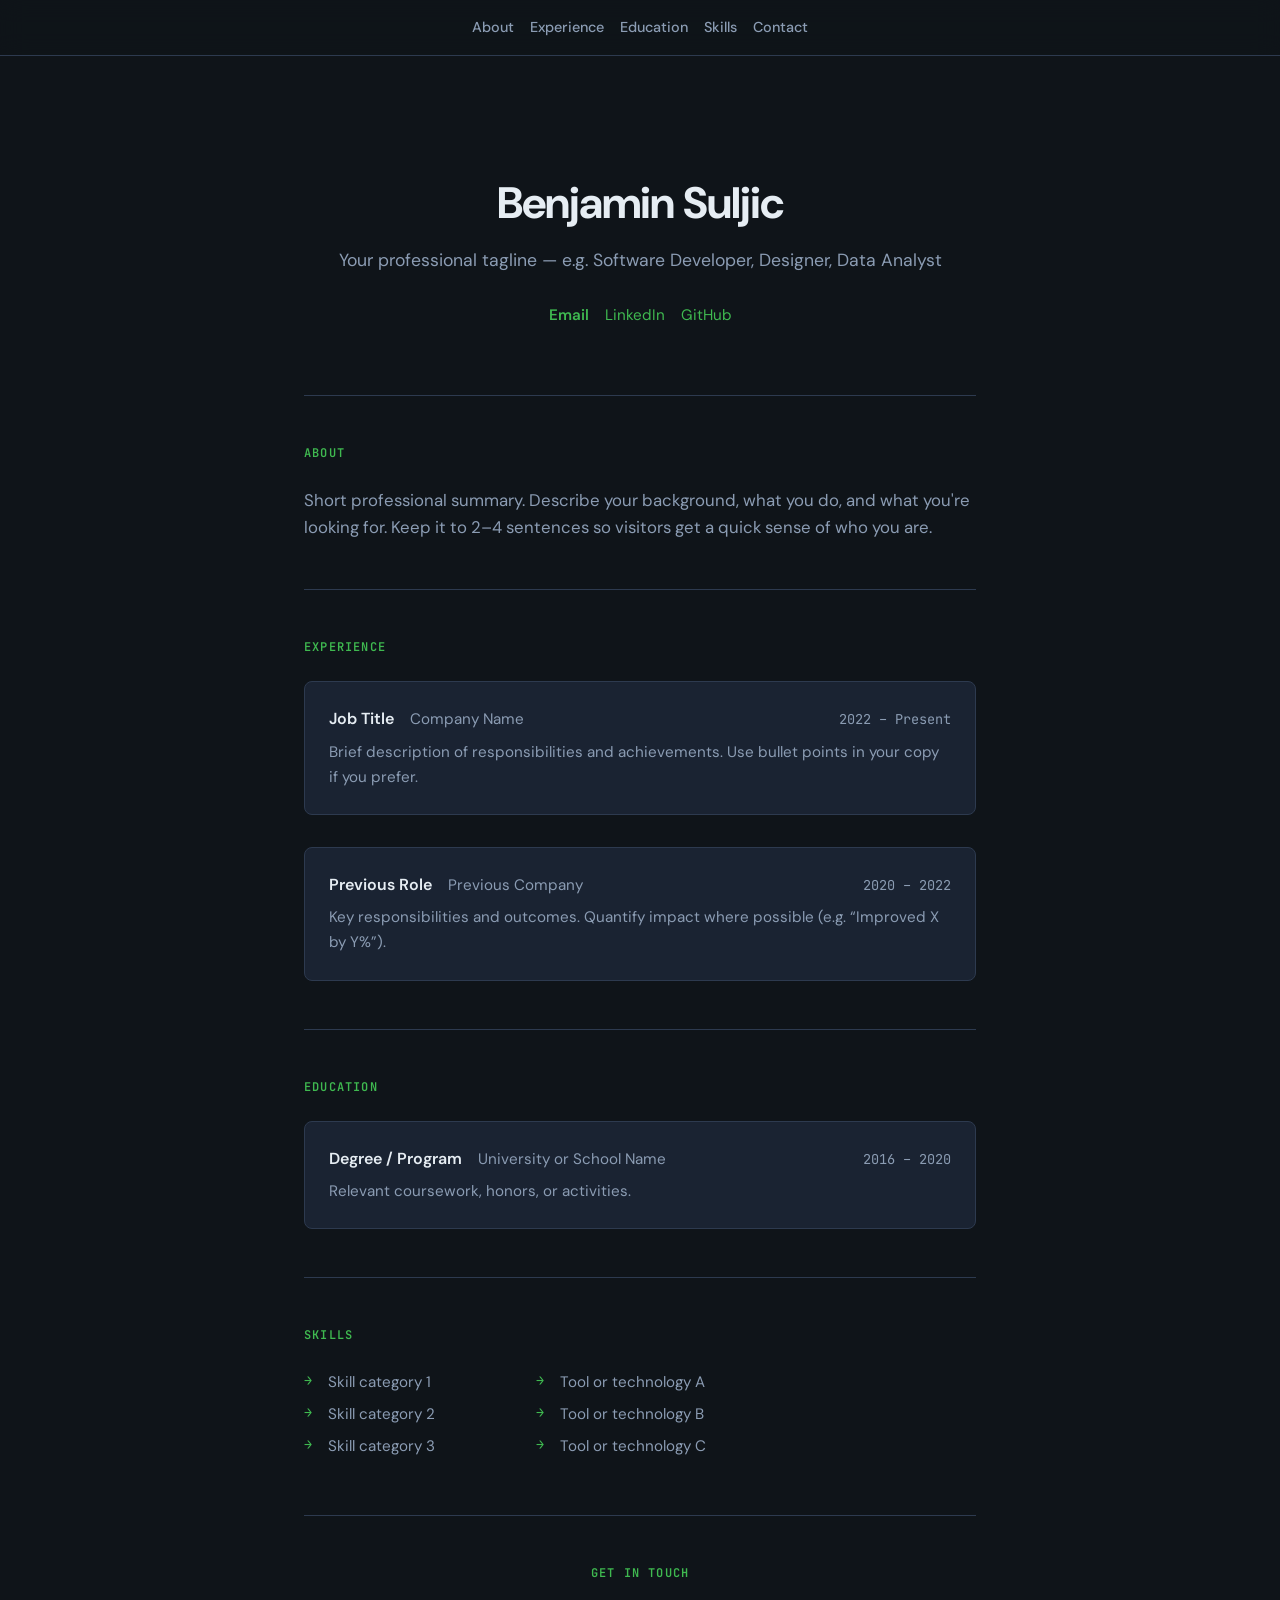
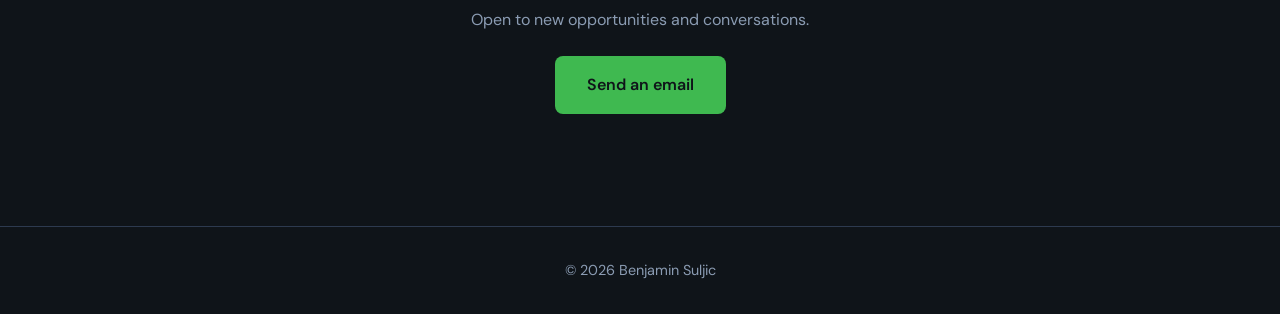
==== index.html @ 473c584d "initial commit" ====
<!DOCTYPE html>
<html lang="en">
<head>
  <meta charset="UTF-8">
  <meta name="viewport" content="width=device-width, initial-scale=1.0">
  <meta name="description" content="Benjamin Suljic - Resume & Portfolio">
  <title>Benjamin Suljic | Resume</title>
  <link rel="preconnect" href="https://fonts.googleapis.com">
  <link rel="preconnect" href="https://fonts.gstatic.com" crossorigin>
  <link href="https://fonts.googleapis.com/css2?family=DM+Sans:ital,opsz,wght@0,9..40,400;0,9..40,500;0,9..40,600;0,9..40,700;1,9..40,400&family=JetBrains+Mono:wght@400;500&display=swap" rel="stylesheet">
  <link rel="stylesheet" href="css/style.css">
</head>
<body>
  <header class="site-header">
    <nav class="nav" aria-label="Main navigation">
      <a href="#about">About</a>
      <a href="#experience">Experience</a>
      <a href="#education">Education</a>
      <a href="#skills">Skills</a>
      <a href="#contact">Contact</a>
    </nav>
  </header>

  <main>
    <section class="hero" id="hero">
      <h1 class="hero__name">Benjamin Suljic</h1>
      <p class="hero__tagline">Your professional tagline — e.g. Software Developer, Designer, Data Analyst</p>
      <div class="hero__links">
        <a href="mailto:your.email@example.com" class="link link--primary">Email</a>
        <a href="https://linkedin.com/in/yourprofile" target="_blank" rel="noopener noreferrer" class="link">LinkedIn</a>
        <a href="https://github.com/benjaminsuljic" target="_blank" rel="noopener noreferrer" class="link">GitHub</a>
      </div>
    </section>

    <section class="section" id="about">
      <h2 class="section__title">About</h2>
      <p class="section__content about__text">
        Short professional summary. Describe your background, what you do, and what you're looking for. 
        Keep it to 2–4 sentences so visitors get a quick sense of who you are.
      </p>
    </section>

    <section class="section" id="experience">
      <h2 class="section__title">Experience</h2>
      <div class="timeline">
        <article class="timeline__item">
          <div class="timeline__meta">
            <span class="timeline__role">Job Title</span>
            <span class="timeline__company">Company Name</span>
            <span class="timeline__date">2022 – Present</span>
          </div>
          <p class="timeline__description">
            Brief description of responsibilities and achievements. Use bullet points in your copy if you prefer.
          </p>
        </article>
        <article class="timeline__item">
          <div class="timeline__meta">
            <span class="timeline__role">Previous Role</span>
            <span class="timeline__company">Previous Company</span>
            <span class="timeline__date">2020 – 2022</span>
          </div>
          <p class="timeline__description">
            Key responsibilities and outcomes. Quantify impact where possible (e.g. “Improved X by Y%”).
          </p>
        </article>
      </div>
    </section>

    <section class="section" id="education">
      <h2 class="section__title">Education</h2>
      <div class="timeline">
        <article class="timeline__item">
          <div class="timeline__meta">
            <span class="timeline__role">Degree / Program</span>
            <span class="timeline__company">University or School Name</span>
            <span class="timeline__date">2016 – 2020</span>
          </div>
          <p class="timeline__description">Relevant coursework, honors, or activities.</p>
        </article>
      </div>
    </section>

    <section class="section" id="skills">
      <h2 class="section__title">Skills</h2>
      <div class="skills-grid">
        <ul class="skills__list">
          <li>Skill category 1</li>
          <li>Skill category 2</li>
          <li>Skill category 3</li>
        </ul>
        <ul class="skills__list">
          <li>Tool or technology A</li>
          <li>Tool or technology B</li>
          <li>Tool or technology C</li>
        </ul>
      </div>
    </section>

    <section class="section section--contact" id="contact">
      <h2 class="section__title">Get in touch</h2>
      <p class="section__content">Open to new opportunities and conversations.</p>
      <a href="mailto:your.email@example.com" class="btn">Send an email</a>
    </section>
  </main>

  <footer class="site-footer">
    <p>© <span id="year"></span> Benjamin Suljic</p>
  </footer>

  <script src="js/main.js"></script>
</body>
</html>
---- css/style.css ----
/* --- Variables --- */
:root {
  --color-bg: #0f1419;
  --color-surface: #1a2332;
  --color-border: #2d3a4f;
  --color-text: #e6edf3;
  --color-text-muted: #8b9cb3;
  --color-accent: #3fb950;
  --color-accent-hover: #56d364;
  --font-sans: "DM Sans", system-ui, sans-serif;
  --font-mono: "JetBrains Mono", monospace;
  --space-xs: 0.25rem;
  --space-sm: 0.5rem;
  --space-md: 1rem;
  --space-lg: 1.5rem;
  --space-xl: 2rem;
  --space-2xl: 3rem;
  --space-3xl: 4rem;
  --max-width: 720px;
  --radius: 8px;
}

/* --- Reset & base --- */
*,
*::before,
*::after {
  box-sizing: border-box;
}

html {
  scroll-behavior: smooth;
}

body {
  margin: 0;
  font-family: var(--font-sans);
  font-size: 1rem;
  line-height: 1.6;
  color: var(--color-text);
  background: var(--color-bg);
  -webkit-font-smoothing: antialiased;
}

a {
  color: var(--color-accent);
  text-decoration: none;
  transition: color 0.2s ease;
}

a:hover {
  color: var(--color-accent-hover);
}

/* --- Header & nav --- */
.site-header {
  position: sticky;
  top: 0;
  z-index: 10;
  background: rgba(15, 20, 25, 0.85);
  backdrop-filter: blur(12px);
  border-bottom: 1px solid var(--color-border);
}

.nav {
  display: flex;
  flex-wrap: wrap;
  gap: var(--space-md);
  justify-content: center;
  padding: var(--space-md) var(--space-lg);
  max-width: var(--max-width);
  margin: 0 auto;
}

.nav a {
  font-size: 0.9rem;
  font-weight: 500;
  color: var(--color-text-muted);
}

.nav a:hover {
  color: var(--color-text);
}

/* --- Main layout --- */
main {
  max-width: var(--max-width);
  margin: 0 auto;
  padding: var(--space-2xl) var(--space-lg) var(--space-3xl);
}

/* --- Hero --- */
.hero {
  text-align: center;
  padding: var(--space-3xl) 0;
  border-bottom: 1px solid var(--color-border);
}

.hero__name {
  margin: 0 0 var(--space-sm);
  font-size: clamp(2rem, 5vw, 2.75rem);
  font-weight: 700;
  letter-spacing: -0.02em;
  color: var(--color-text);
}

.hero__tagline {
  margin: 0 0 var(--space-lg);
  font-size: 1.1rem;
  color: var(--color-text-muted);
}

.hero__links {
  display: flex;
  flex-wrap: wrap;
  gap: var(--space-md);
  justify-content: center;
}

.link {
  font-size: 0.95rem;
  padding: var(--space-xs) 0;
}

.link--primary {
  font-weight: 600;
  color: var(--color-accent);
}

/* --- Sections --- */
.section {
  padding: var(--space-2xl) 0;
  border-bottom: 1px solid var(--color-border);
}

.section:last-of-type {
  border-bottom: none;
}

.section__title {
  margin: 0 0 var(--space-lg);
  font-size: 0.75rem;
  font-weight: 600;
  text-transform: uppercase;
  letter-spacing: 0.1em;
  color: var(--color-accent);
  font-family: var(--font-mono);
}

.section__content {
  margin: 0;
  color: var(--color-text-muted);
  max-width: 65ch;
}

.about__text {
  font-size: 1.05rem;
}

/* --- Timeline (experience & education) --- */
.timeline {
  display: flex;
  flex-direction: column;
  gap: var(--space-xl);
}

.timeline__item {
  padding: var(--space-lg);
  background: var(--color-surface);
  border: 1px solid var(--color-border);
  border-radius: var(--radius);
}

.timeline__meta {
  display: flex;
  flex-wrap: wrap;
  align-items: baseline;
  gap: var(--space-sm) var(--space-md);
  margin-bottom: var(--space-sm);
}

.timeline__role {
  font-weight: 600;
  color: var(--color-text);
}

.timeline__company {
  color: var(--color-text-muted);
  font-size: 0.95rem;
}

.timeline__date {
  margin-left: auto;
  font-size: 0.85rem;
  font-family: var(--font-mono);
  color: var(--color-text-muted);
}

.timeline__description {
  margin: 0;
  font-size: 0.95rem;
  color: var(--color-text-muted);
  line-height: 1.65;
}

/* --- Skills grid --- */
.skills-grid {
  display: grid;
  grid-template-columns: repeat(auto-fill, minmax(180px, 1fr));
  gap: var(--space-lg);
}

.skills__list {
  margin: 0;
  padding: 0;
  list-style: none;
}

.skills__list li {
  position: relative;
  padding-left: var(--space-lg);
  margin-bottom: var(--space-sm);
  color: var(--color-text-muted);
  font-size: 0.95rem;
}

.skills__list li::before {
  content: "→";
  position: absolute;
  left: 0;
  color: var(--color-accent);
  font-family: var(--font-mono);
  font-size: 0.85rem;
}

/* --- Contact section --- */
.section--contact {
  text-align: center;
}

.section--contact .section__content {
  margin: 0 auto var(--space-lg);
}

.btn {
  display: inline-block;
  padding: var(--space-md) var(--space-xl);
  font-size: 1rem;
  font-weight: 600;
  color: var(--color-bg);
  background: var(--color-accent);
  border-radius: var(--radius);
  transition: background 0.2s ease, transform 0.15s ease;
}

.btn:hover {
  background: var(--color-accent-hover);
  color: var(--color-bg);
  transform: translateY(-1px);
}

/* --- Footer --- */
.site-footer {
  text-align: center;
  padding: var(--space-xl) var(--space-lg);
  border-top: 1px solid var(--color-border);
  font-size: 0.9rem;
  color: var(--color-text-muted);
}

.site-footer p {
  margin: 0;
}

/* --- Responsive --- */
@media (max-width: 640px) {
  .timeline__meta {
    flex-direction: column;
    align-items: flex-start;
  }

  .timeline__date {
    margin-left: 0;
  }

  .skills-grid {
    grid-template-columns: 1fr;
  }
}
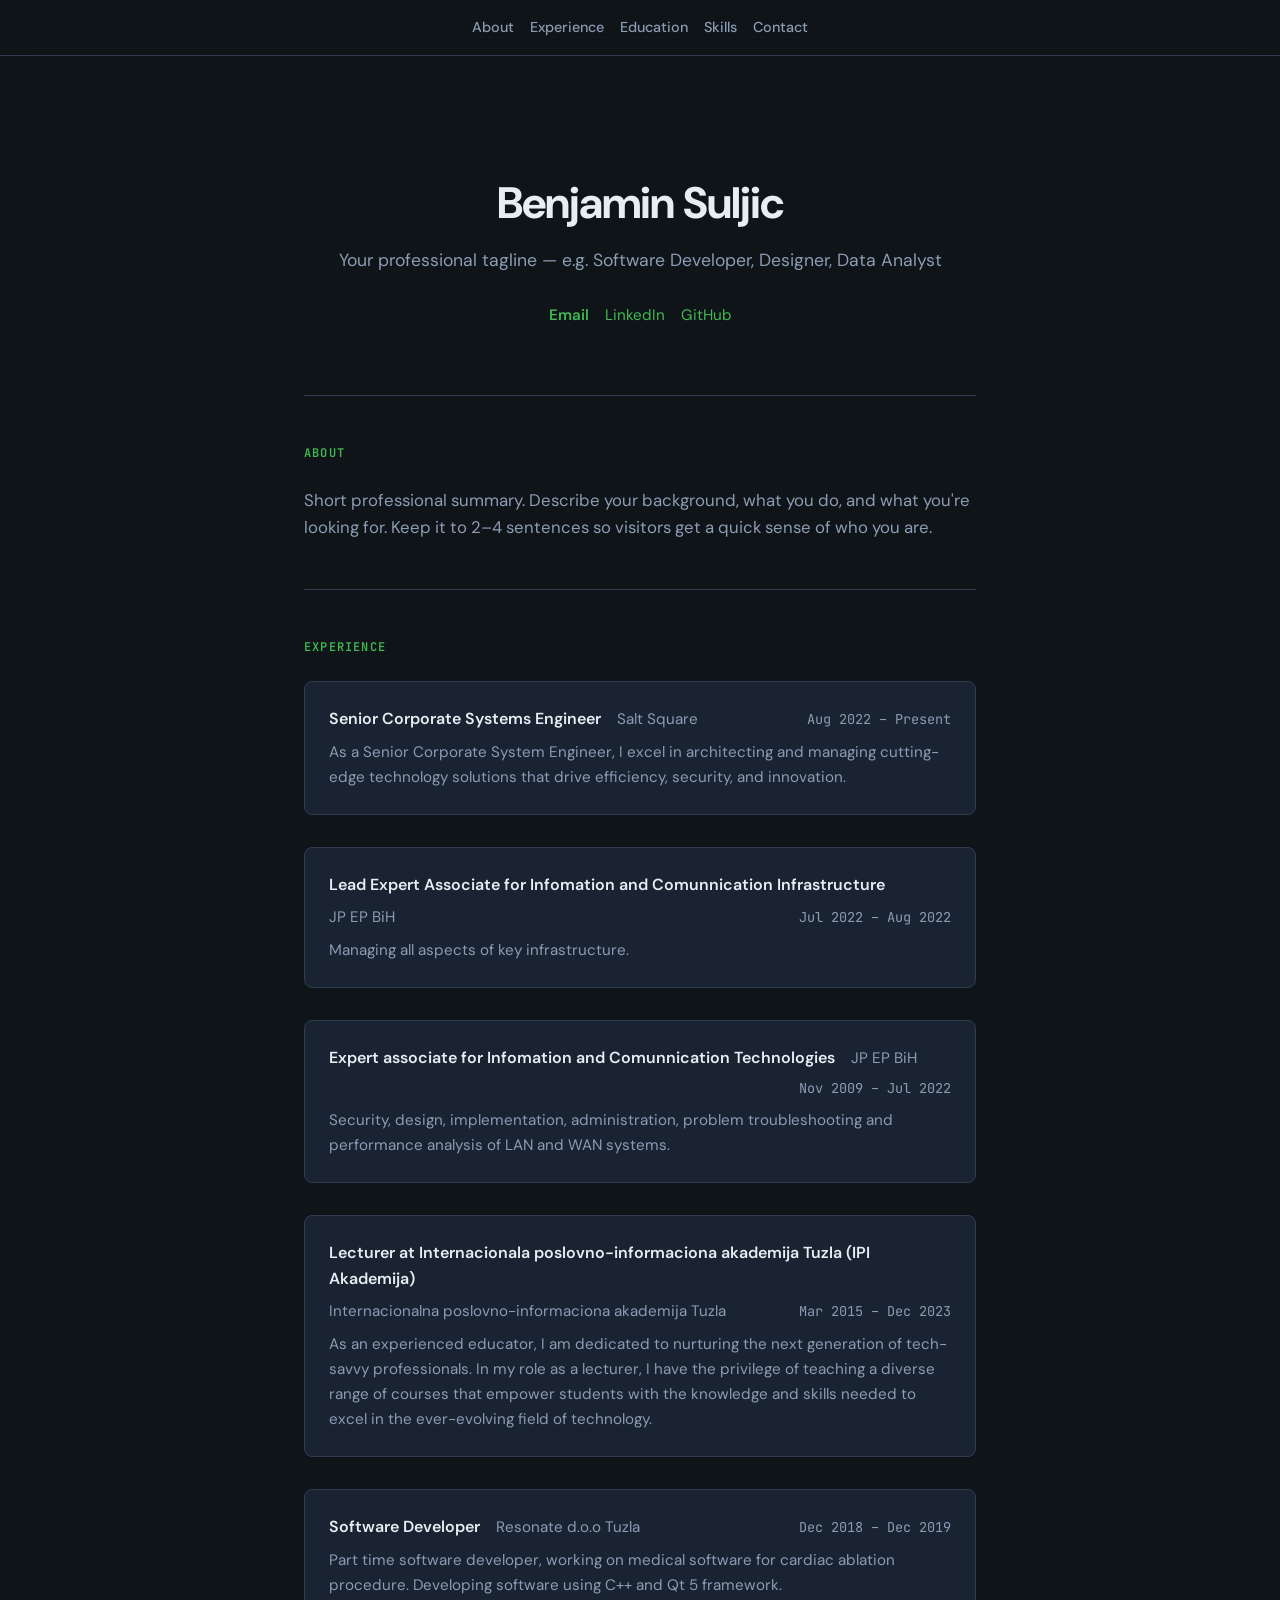
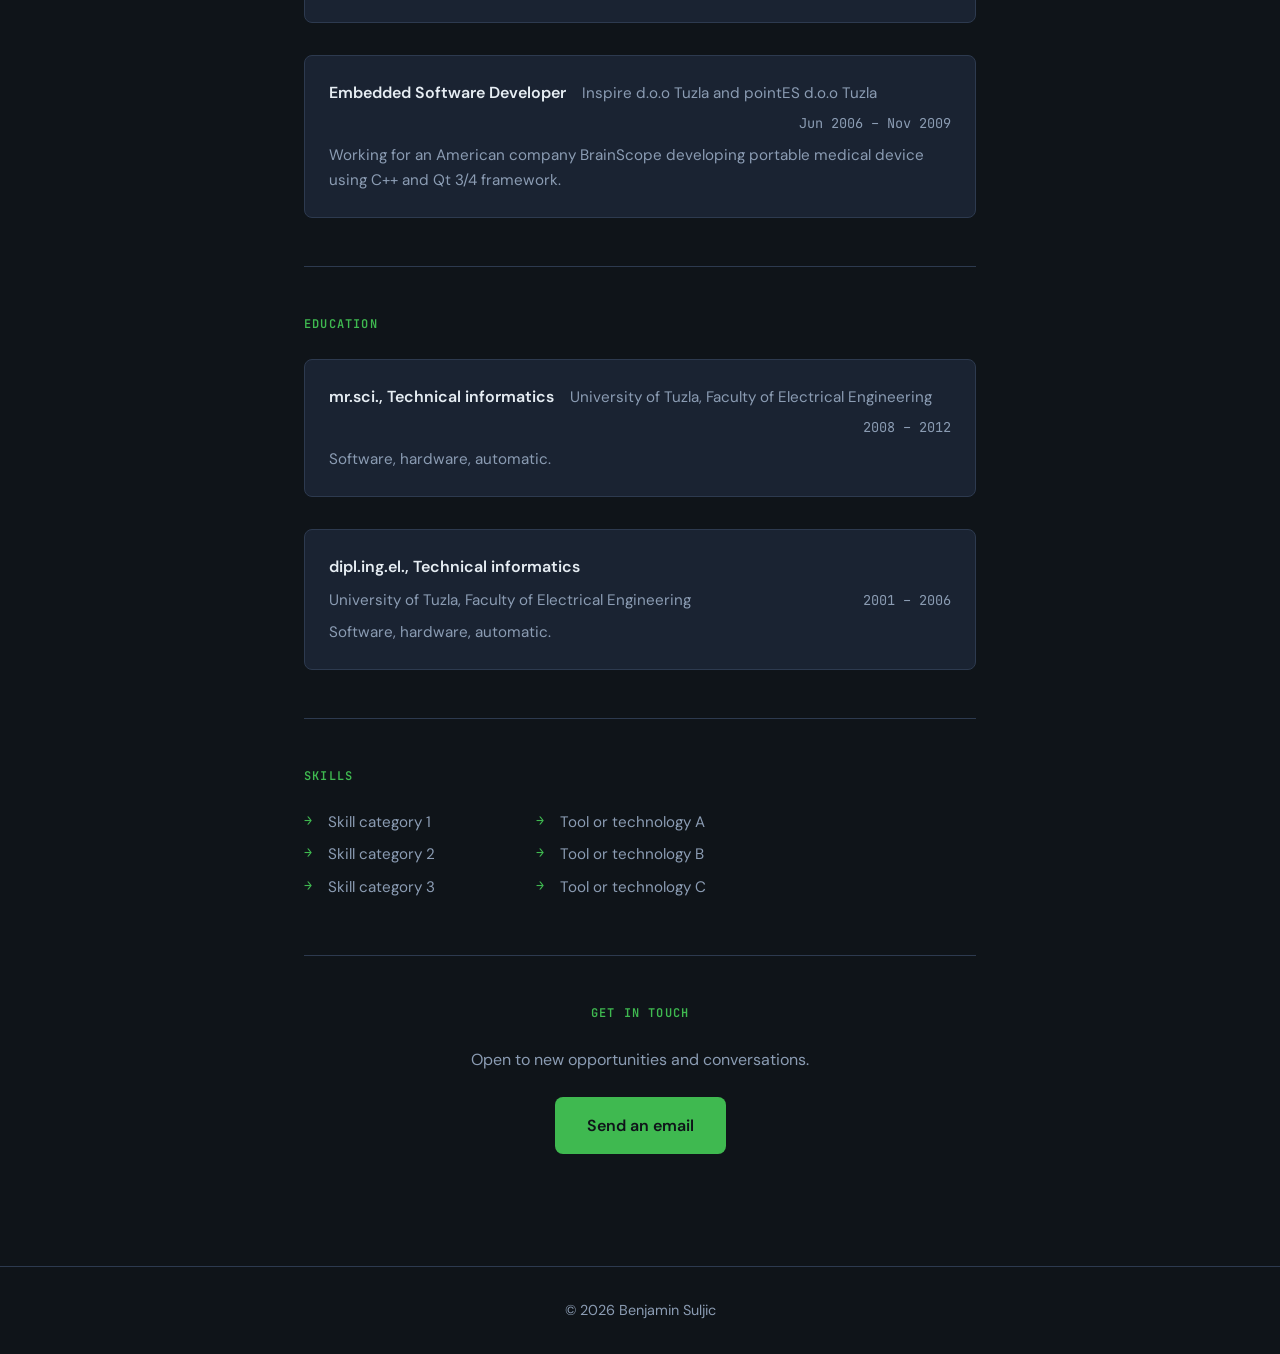
==== commit 5e03be3f: "Added experiance" ====
--- a/index.html
+++ b/index.html
@@ -45,22 +45,62 @@
       <div class="timeline">
         <article class="timeline__item">
           <div class="timeline__meta">
-            <span class="timeline__role">Job Title</span>
-            <span class="timeline__company">Company Name</span>
-            <span class="timeline__date">2022 – Present</span>
+            <span class="timeline__role">Senior Corporate Systems Engineer</span>
+            <span class="timeline__company">Salt Square</span>
+            <span class="timeline__date">Aug 2022 – Present</span>
           </div>
           <p class="timeline__description">
-            Brief description of responsibilities and achievements. Use bullet points in your copy if you prefer.
+            As a Senior Corporate System Engineer, I excel in architecting and managing cutting-edge technology solutions that drive efficiency, security, and innovation.
           </p>
         </article>
         <article class="timeline__item">
           <div class="timeline__meta">
-            <span class="timeline__role">Previous Role</span>
-            <span class="timeline__company">Previous Company</span>
-            <span class="timeline__date">2020 – 2022</span>
+            <span class="timeline__role">Lead Expert Associate for Infomation and Comunnication Infrastructure</span>
+            <span class="timeline__company">JP EP BiH</span>
+            <span class="timeline__date">Jul 2022 – Aug 2022</span>
           </div>
           <p class="timeline__description">
-            Key responsibilities and outcomes. Quantify impact where possible (e.g. “Improved X by Y%”).
+            Managing all aspects of key infrastructure.
+          </p>
+        </article>
+        <article class="timeline__item">
+          <div class="timeline__meta">
+            <span class="timeline__role">Expert associate for Infomation and Comunnication Technologies</span>
+            <span class="timeline__company">JP EP BiH</span>
+            <span class="timeline__date">Nov 2009 – Jul 2022</span>
+          </div>
+          <p class="timeline__description">
+            Security, design, implementation, administration, problem troubleshooting and performance analysis of LAN and WAN systems.
+          </p>
+        </article>
+        <article class="timeline__item">
+          <div class="timeline__meta">
+            <span class="timeline__role">Lecturer at Internacionala poslovno-informaciona akademija Tuzla (IPI Akademija)</span>
+            <span class="timeline__company">Internacionalna poslovno-informaciona akademija Tuzla</span>
+            <span class="timeline__date">Mar 2015 – Dec 2023</span>
+          </div>
+          <p class="timeline__description">
+            As an experienced educator, I am dedicated to nurturing the next generation of tech-savvy professionals. In my role as a lecturer, I have the privilege of teaching a diverse range of courses that empower students with the knowledge and skills needed to excel in the ever-evolving field of technology.
+          </p>
+        </article>
+        <article class="timeline__item">
+          <div class="timeline__meta">
+            <span class="timeline__role">Software Developer</span>
+            <span class="timeline__company">Resonate d.o.o Tuzla</span>
+            <span class="timeline__date">Dec 2018 – Dec 2019</span>
+          </div>
+          <p class="timeline__description">
+            Part time software developer, working on medical software for cardiac ablation procedure. Developing software using C++ and Qt 5 framework.
+          </p>
+        </article>
+        <article class="timeline__item">
+          <div class="timeline__meta">
+            <span class="timeline__role">Embedded Software Developer</span>
+            <span class="timeline__company">Inspire d.o.o Tuzla and pointES d.o.o Tuzla</span>
+            <span class="timeline__date">Jun 2006 – Nov 2009</span>
+          </div>
+          <p class="timeline__description">
+            Working for an American company BrainScope developing portable medical device using C++ and Qt 3/4 framework.
           </p>
         </article>
       </div>
@@ -71,11 +111,19 @@
       <div class="timeline">
         <article class="timeline__item">
           <div class="timeline__meta">
-            <span class="timeline__role">Degree / Program</span>
-            <span class="timeline__company">University or School Name</span>
-            <span class="timeline__date">2016 – 2020</span>
+            <span class="timeline__role">mr.sci., Technical informatics</span>
+            <span class="timeline__company">University of Tuzla, Faculty of Electrical Engineering</span>
+            <span class="timeline__date">2008 – 2012</span>
           </div>
-          <p class="timeline__description">Relevant coursework, honors, or activities.</p>
+          <p class="timeline__description">Software, hardware, automatic.</p>
+        </article>
+        <article class="timeline__item">
+          <div class="timeline__meta">
+            <span class="timeline__role">dipl.ing.el., Technical informatics</span>
+            <span class="timeline__company">University of Tuzla, Faculty of Electrical Engineering</span>
+            <span class="timeline__date">2001 – 2006</span>
+          </div>
+          <p class="timeline__description">Software, hardware, automatic.</p>
         </article>
       </div>
     </section>
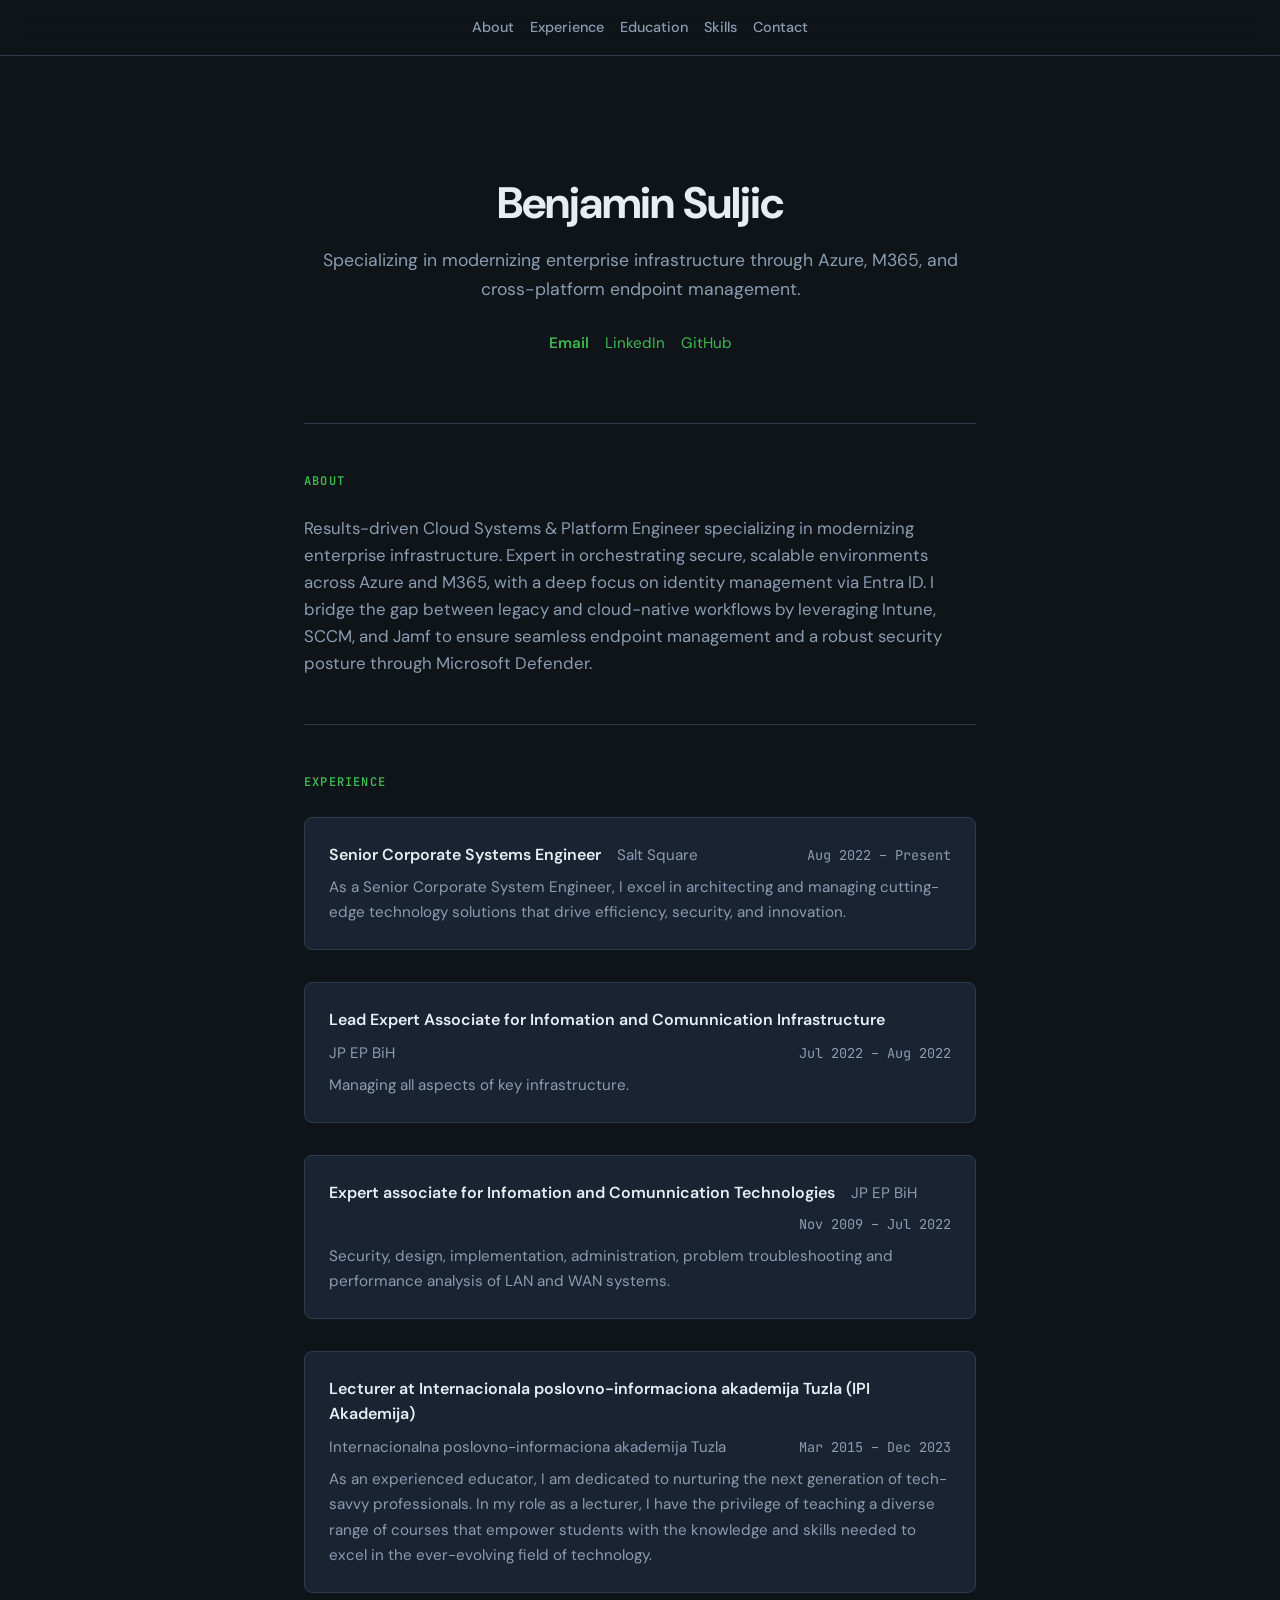
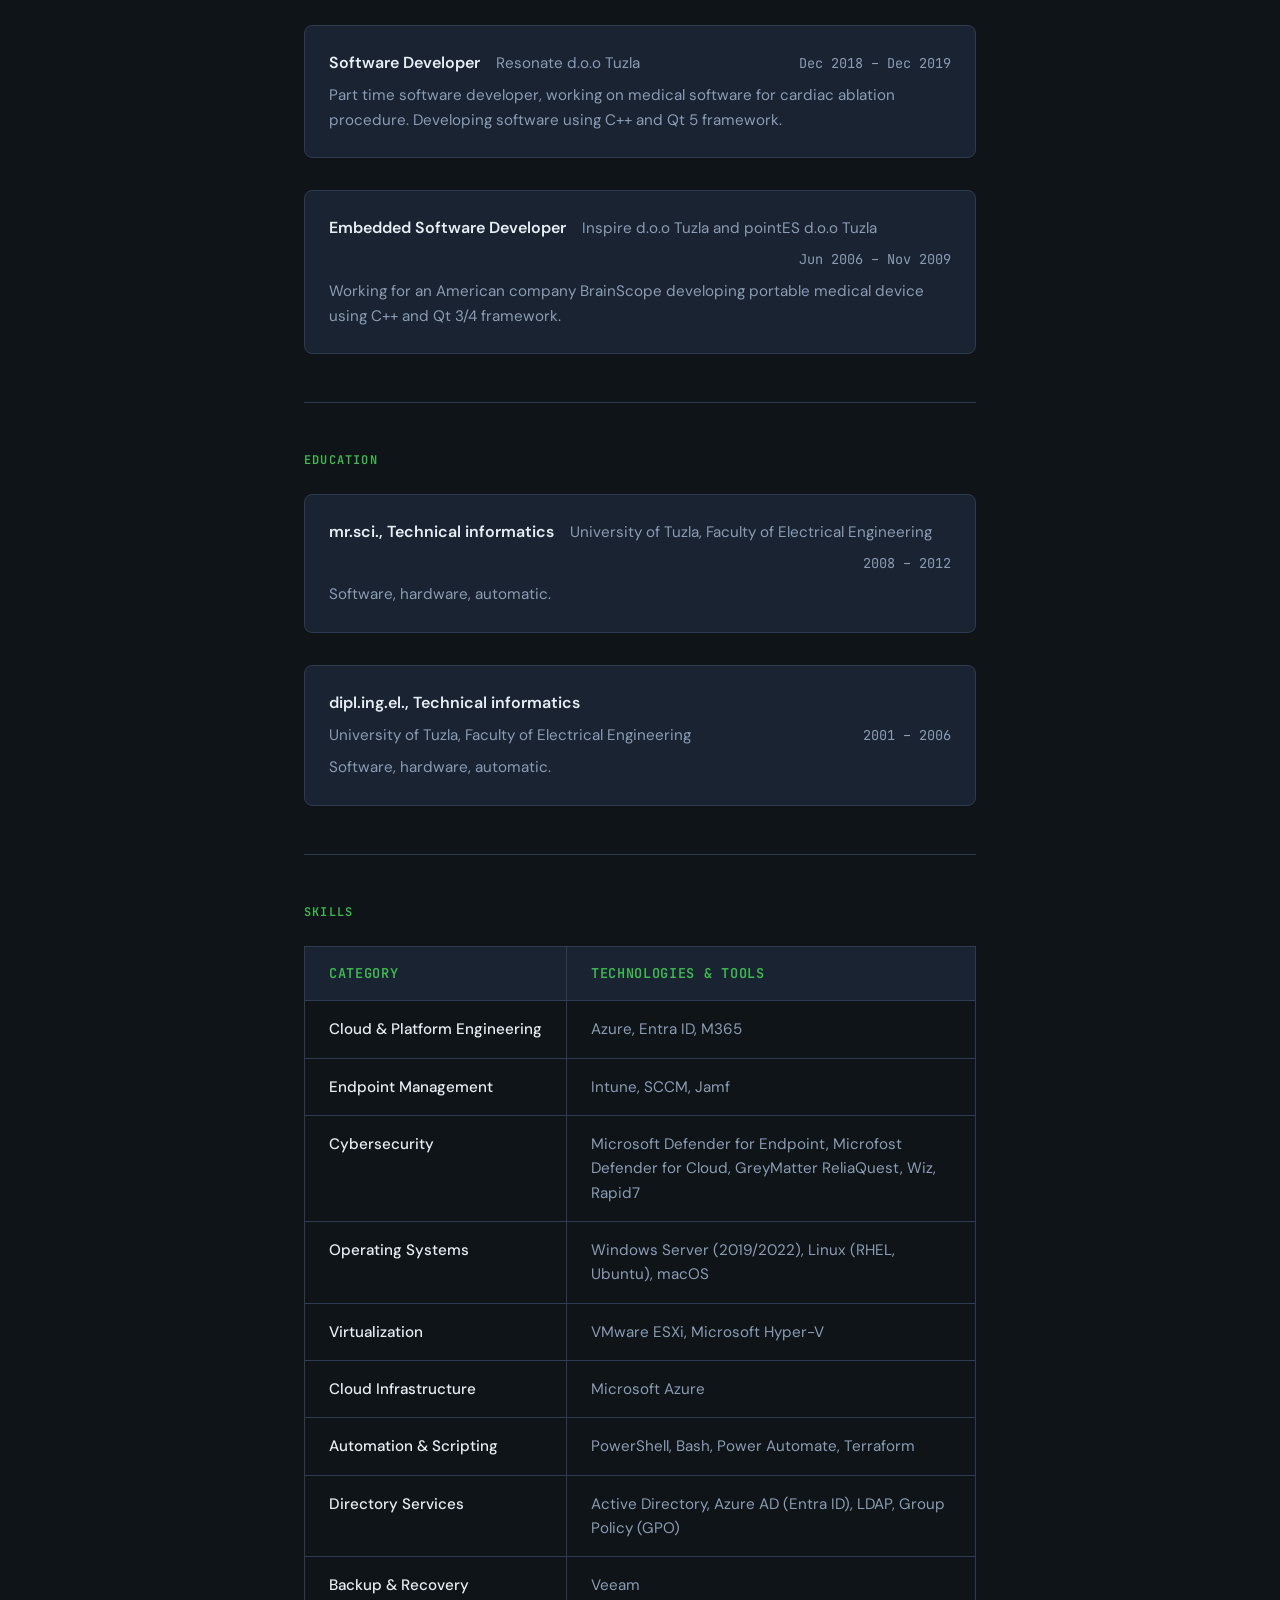
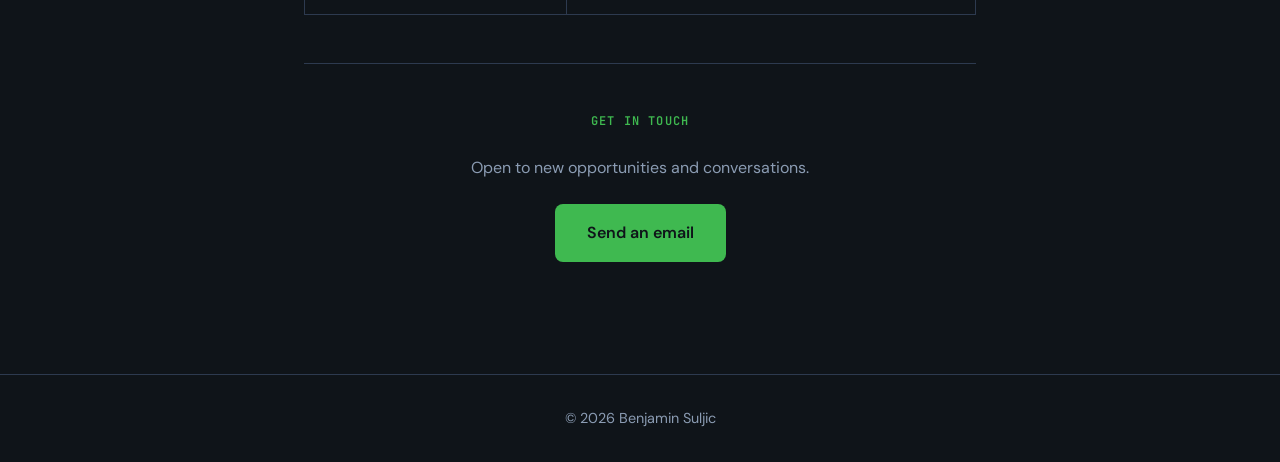
==== commit e360bada: "few changes" ====
--- a/index.html
+++ b/index.html
@@ -24,7 +24,7 @@
   <main>
     <section class="hero" id="hero">
       <h1 class="hero__name">Benjamin Suljic</h1>
-      <p class="hero__tagline">Your professional tagline — e.g. Software Developer, Designer, Data Analyst</p>
+      <p class="hero__tagline">Specializing in modernizing enterprise infrastructure through Azure, M365, and cross-platform endpoint management.</p>
       <div class="hero__links">
         <a href="mailto:your.email@example.com" class="link link--primary">Email</a>
         <a href="https://linkedin.com/in/yourprofile" target="_blank" rel="noopener noreferrer" class="link">LinkedIn</a>
@@ -35,8 +35,9 @@
     <section class="section" id="about">
       <h2 class="section__title">About</h2>
       <p class="section__content about__text">
-        Short professional summary. Describe your background, what you do, and what you're looking for. 
-        Keep it to 2–4 sentences so visitors get a quick sense of who you are.
+        Results-driven Cloud Systems & Platform Engineer specializing in modernizing enterprise infrastructure. 
+        Expert in orchestrating secure, scalable environments across Azure and M365, with a deep focus on identity management via Entra ID. 
+        I bridge the gap between legacy and cloud-native workflows by leveraging Intune, SCCM, and Jamf to ensure seamless endpoint management and a robust security posture through Microsoft Defender.
       </p>
     </section>
 
@@ -130,17 +131,53 @@
 
     <section class="section" id="skills">
       <h2 class="section__title">Skills</h2>
-      <div class="skills-grid">
-        <ul class="skills__list">
-          <li>Skill category 1</li>
-          <li>Skill category 2</li>
-          <li>Skill category 3</li>
-        </ul>
-        <ul class="skills__list">
-          <li>Tool or technology A</li>
-          <li>Tool or technology B</li>
-          <li>Tool or technology C</li>
-        </ul>
+      <div class="skills-table-wrap">
+        <table class="skills-table">
+          <thead>
+            <tr>
+              <th>Category</th>
+              <th>Technologies &amp; tools</th>
+            </tr>
+          </thead>
+          <tbody>
+            <tr>
+              <td>Cloud & Platform Engineering</td>
+              <td>Azure, Entra ID, M365</td>
+            </tr>
+            <tr>
+              <td>Endpoint Management</td>
+              <td>Intune, SCCM, Jamf</td>
+            </tr>
+            <tr>
+              <td>Cybersecurity</td>
+              <td>Microsoft Defender for Endpoint, Microfost Defender for Cloud, GreyMatter ReliaQuest, Wiz, Rapid7</td>
+            </tr>
+            <tr>
+              <td>Operating Systems</td>
+              <td>Windows Server (2019/2022), Linux (RHEL, Ubuntu), macOS</td>
+            </tr>
+            <tr>
+              <td>Virtualization</td>
+              <td>VMware ESXi, Microsoft Hyper-V</td>
+            </tr>
+            <tr>
+              <td>Cloud Infrastructure</td>
+              <td>Microsoft Azure</td>
+            </tr>
+            <tr>
+              <td>Automation &amp; Scripting</td>
+              <td>PowerShell, Bash, Power Automate, Terraform</td>
+            </tr>
+            <tr>
+              <td>Directory Services</td>
+              <td>Active Directory, Azure AD (Entra ID), LDAP, Group Policy (GPO)</td>
+            </tr>
+            <tr>
+              <td>Backup &amp; Recovery</td>
+              <td>Veeam</td>
+            </tr>
+          </tbody>
+        </table>
       </div>
     </section>
 
--- a/css/style.css
+++ b/css/style.css
@@ -202,34 +202,43 @@
   line-height: 1.65;
 }
 
-/* --- Skills grid --- */
-.skills-grid {
-  display: grid;
-  grid-template-columns: repeat(auto-fill, minmax(180px, 1fr));
-  gap: var(--space-lg);
-}
-
-.skills__list {
-  margin: 0;
-  padding: 0;
-  list-style: none;
-}
-
-.skills__list li {
-  position: relative;
-  padding-left: var(--space-lg);
-  margin-bottom: var(--space-sm);
-  color: var(--color-text-muted);
-  font-size: 0.95rem;
-}
-
-.skills__list li::before {
-  content: "→";
-  position: absolute;
-  left: 0;
-  color: var(--color-accent);
+/* --- Skills table --- */
+.skills-table-wrap {
+  overflow-x: auto;
+}
+
+.skills-table {
+  width: 100%;
+  border-collapse: collapse;
+  font-size: 0.95rem;
+}
+
+.skills-table th,
+.skills-table td {
+  padding: var(--space-md) var(--space-lg);
+  text-align: left;
+  border: 1px solid var(--color-border);
+  vertical-align: top;
+}
+
+.skills-table thead th {
+  background: var(--color-surface);
+  color: var(--color-accent);
+  font-weight: 600;
   font-family: var(--font-mono);
   font-size: 0.85rem;
+  text-transform: uppercase;
+  letter-spacing: 0.05em;
+}
+
+.skills-table tbody td:first-child {
+  color: var(--color-text);
+  font-weight: 500;
+  white-space: nowrap;
+}
+
+.skills-table tbody td:last-child {
+  color: var(--color-text-muted);
 }
 
 /* --- Contact section --- */
@@ -282,7 +291,7 @@
     margin-left: 0;
   }
 
-  .skills-grid {
-    grid-template-columns: 1fr;
+  .skills-table tbody td:first-child {
+    white-space: normal;
   }
 }
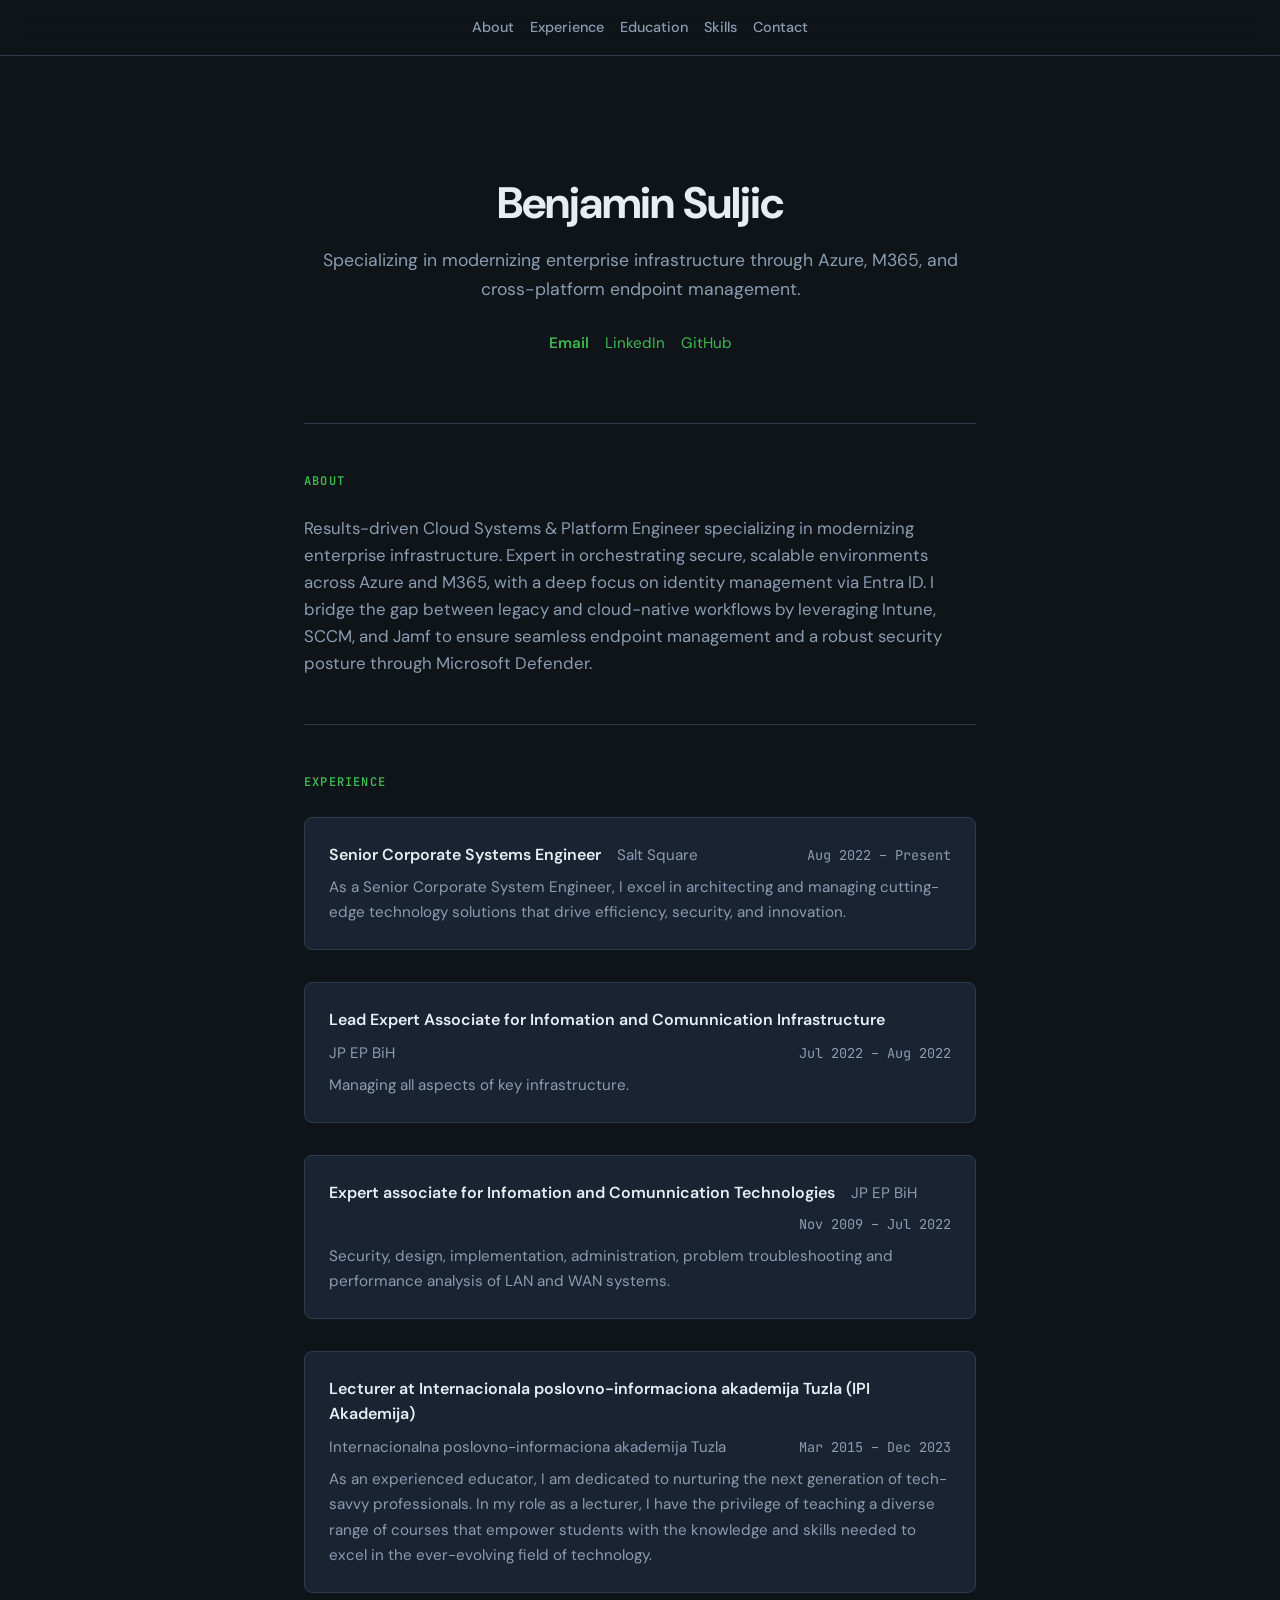
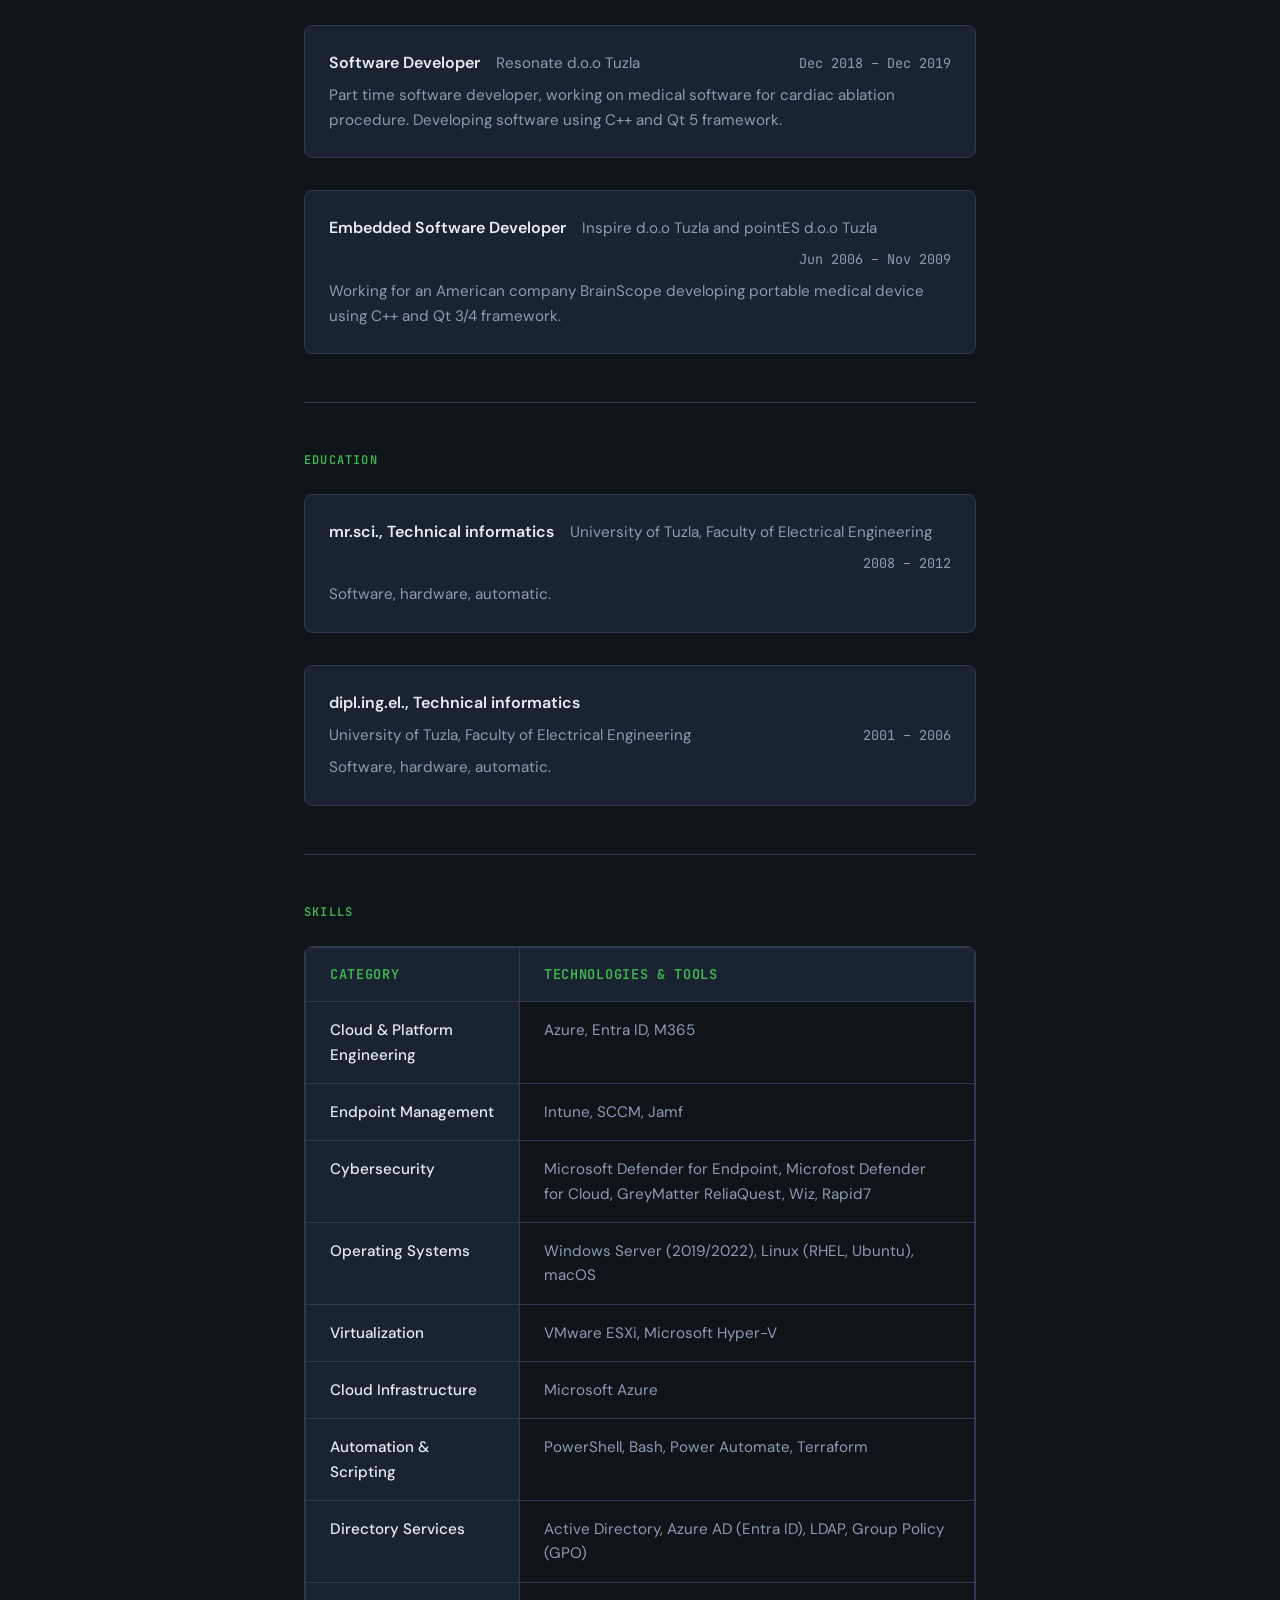
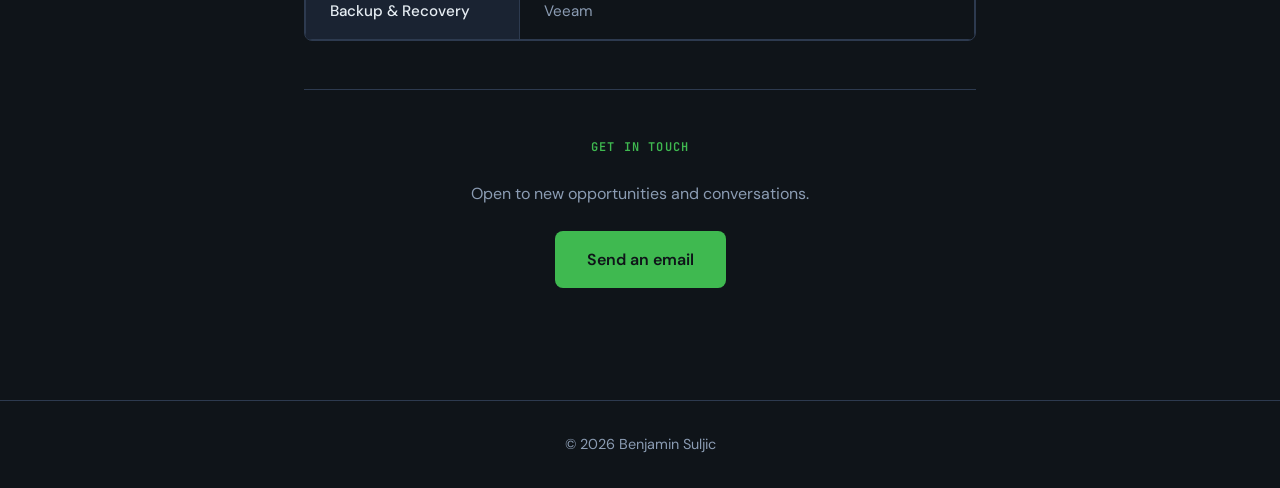
==== commit 090256f6: "Fixed table issues" ====
--- a/index.html
+++ b/index.html
@@ -133,6 +133,10 @@
       <h2 class="section__title">Skills</h2>
       <div class="skills-table-wrap">
         <table class="skills-table">
+          <colgroup>
+            <col class="col-category">
+            <col class="col-tools">
+          </colgroup>
           <thead>
             <tr>
               <th>Category</th>
--- a/css/style.css
+++ b/css/style.css
@@ -205,22 +205,48 @@
 /* --- Skills table --- */
 .skills-table-wrap {
   overflow-x: auto;
+  border: 1px solid var(--color-border);
+  border-radius: var(--radius);
 }
 
 .skills-table {
+  display: table;
   width: 100%;
+  min-width: 480px;
   border-collapse: collapse;
   font-size: 0.95rem;
+  table-layout: fixed;
+}
+
+.skills-table thead {
+  display: table-header-group;
+}
+
+.skills-table tbody {
+  display: table-row-group;
+}
+
+.skills-table tr {
+  display: table-row;
 }
 
 .skills-table th,
 .skills-table td {
+  display: table-cell;
   padding: var(--space-md) var(--space-lg);
   text-align: left;
   border: 1px solid var(--color-border);
   vertical-align: top;
 }
 
+.skills-table .col-category {
+  width: 32%;
+}
+
+.skills-table .col-tools {
+  width: 68%;
+}
+
 .skills-table thead th {
   background: var(--color-surface);
   color: var(--color-accent);
@@ -231,10 +257,18 @@
   letter-spacing: 0.05em;
 }
 
+.skills-table tbody tr {
+  border-bottom: 1px solid var(--color-border);
+}
+
+.skills-table tbody tr:last-child {
+  border-bottom: none;
+}
+
 .skills-table tbody td:first-child {
   color: var(--color-text);
   font-weight: 500;
-  white-space: nowrap;
+  background: var(--color-surface);
 }
 
 .skills-table tbody td:last-child {
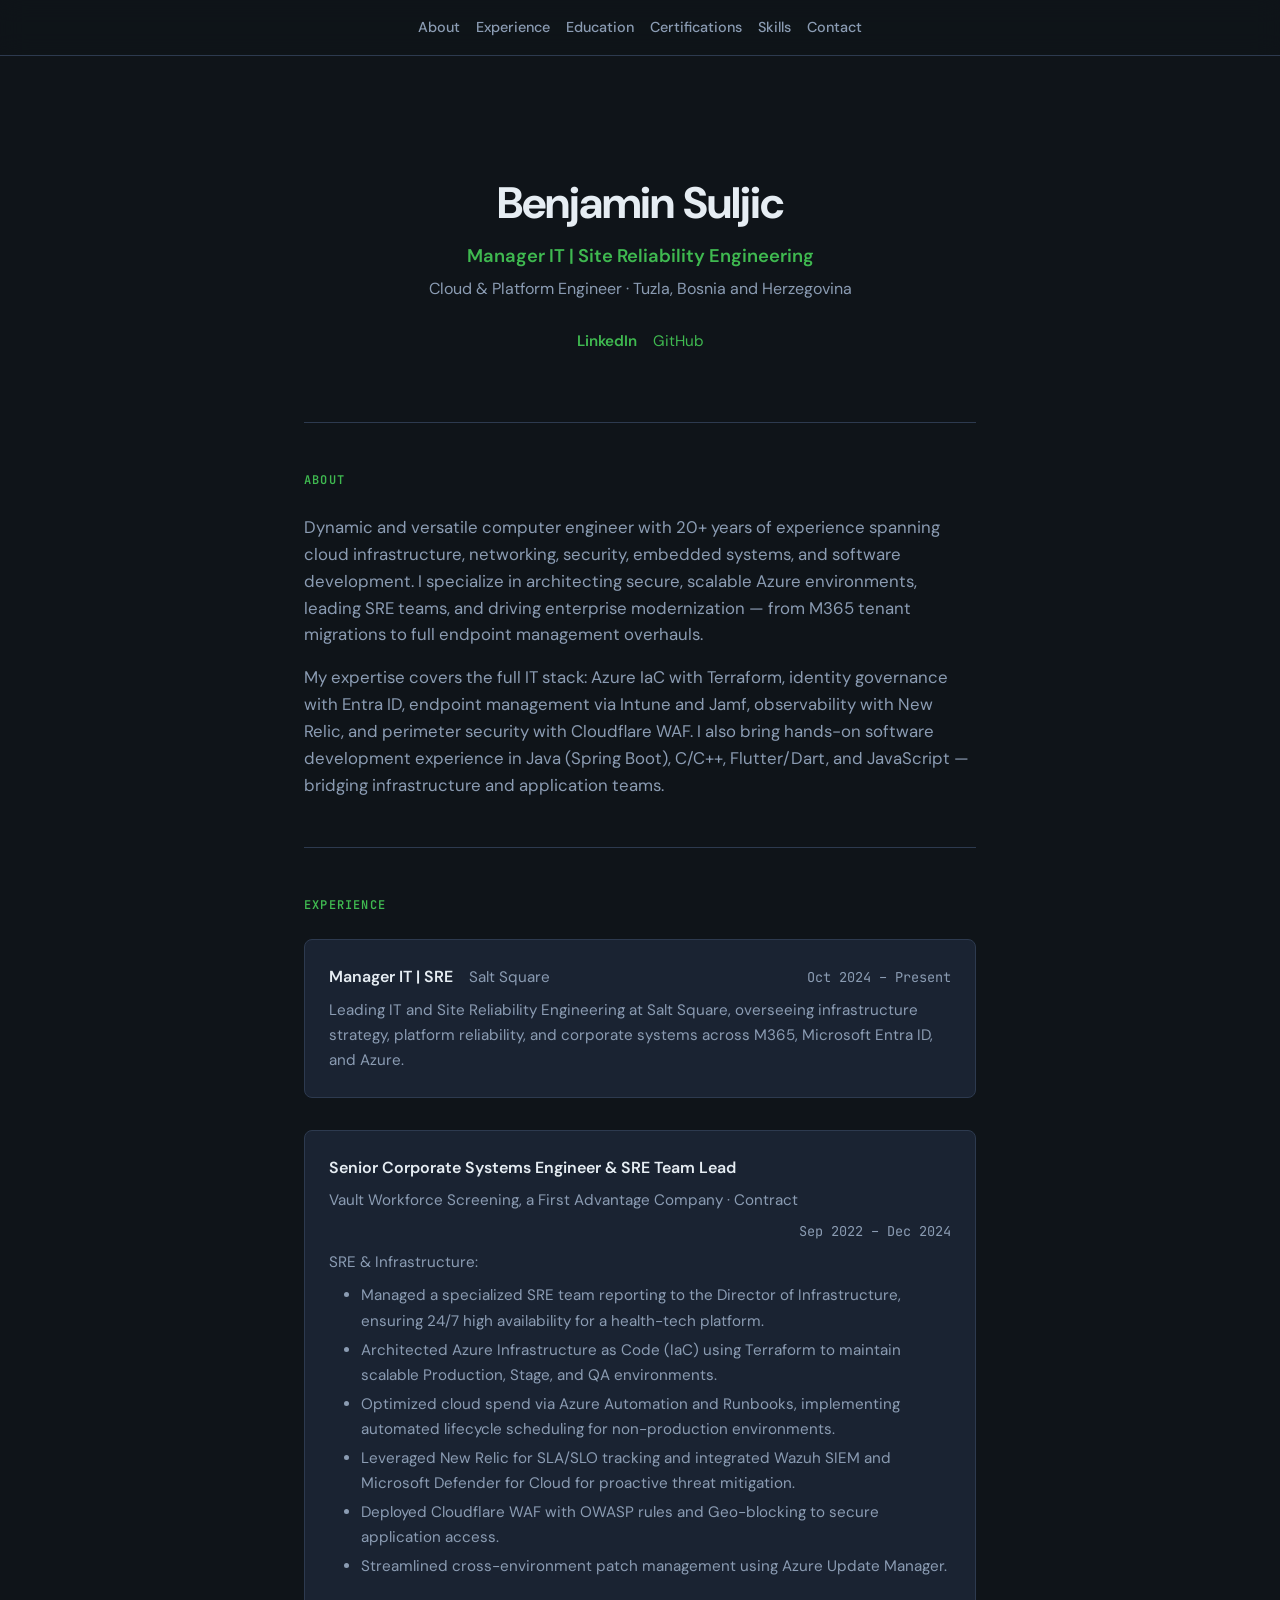
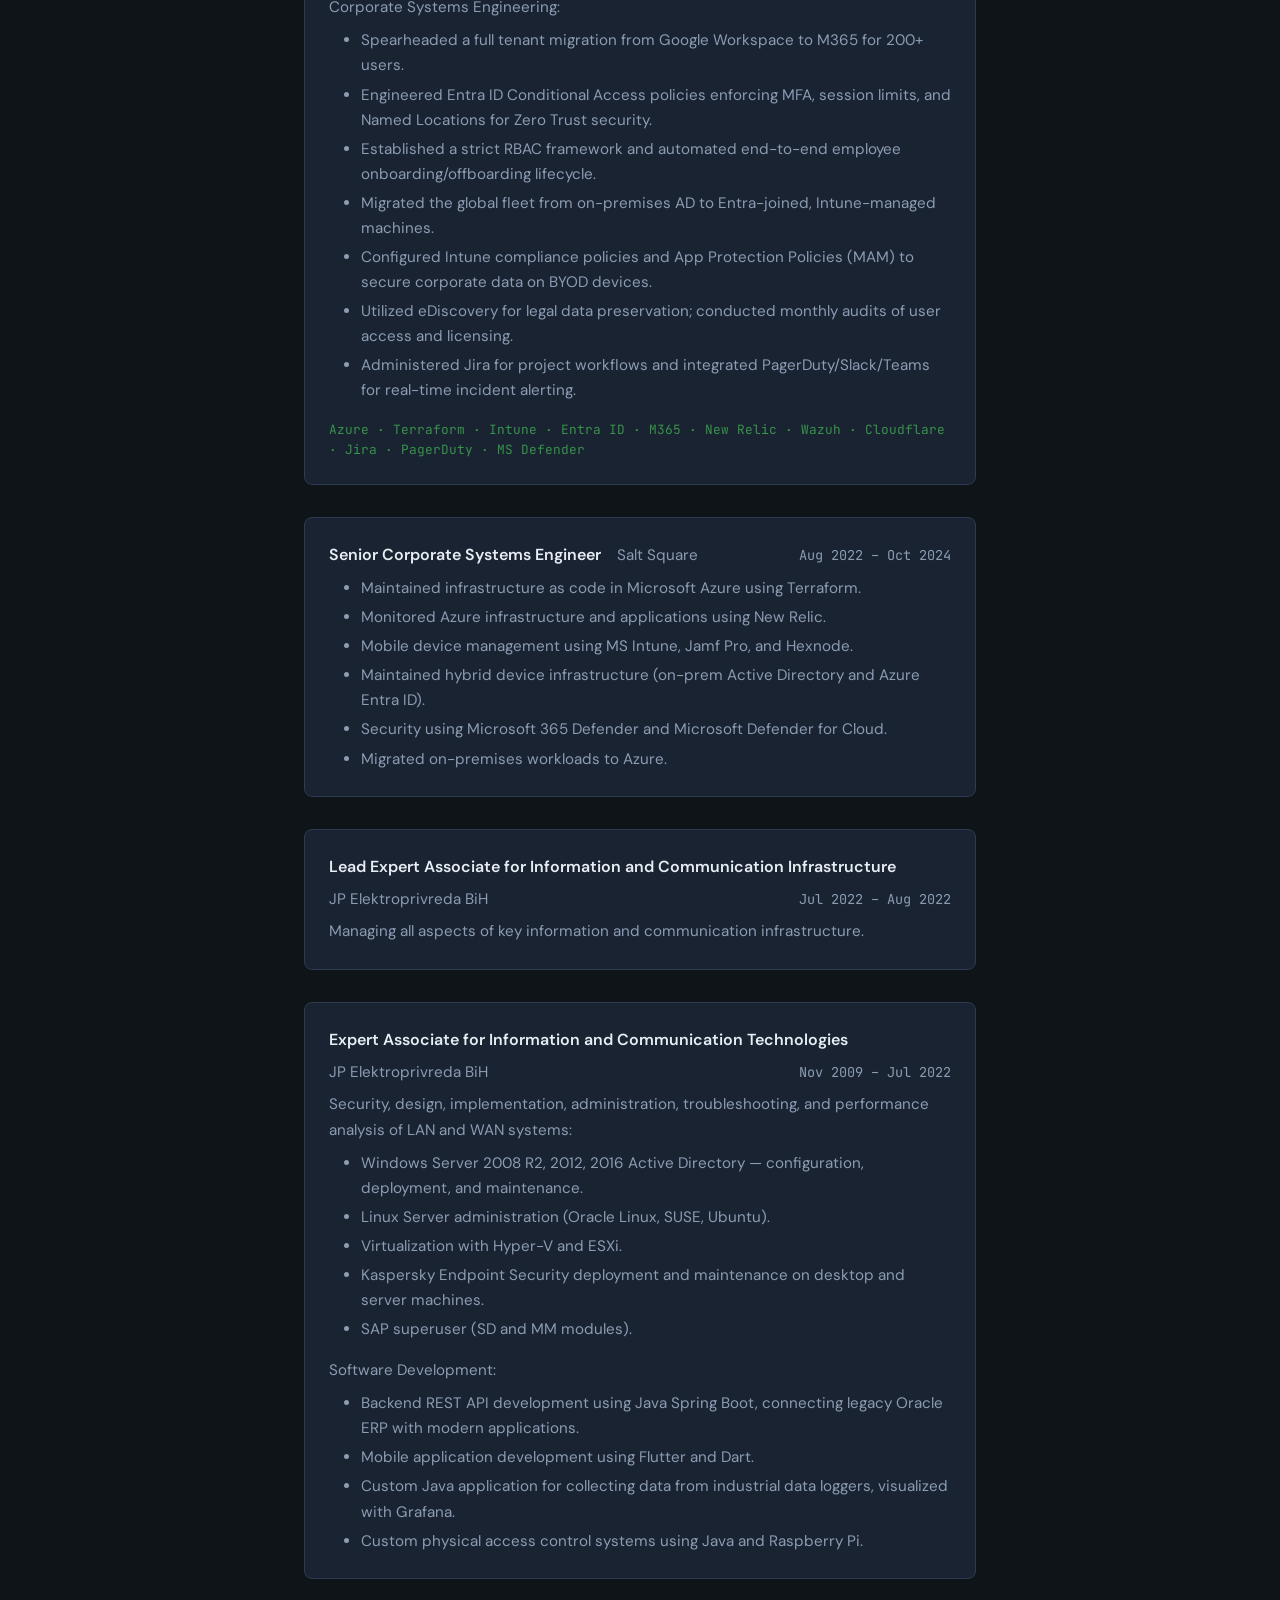
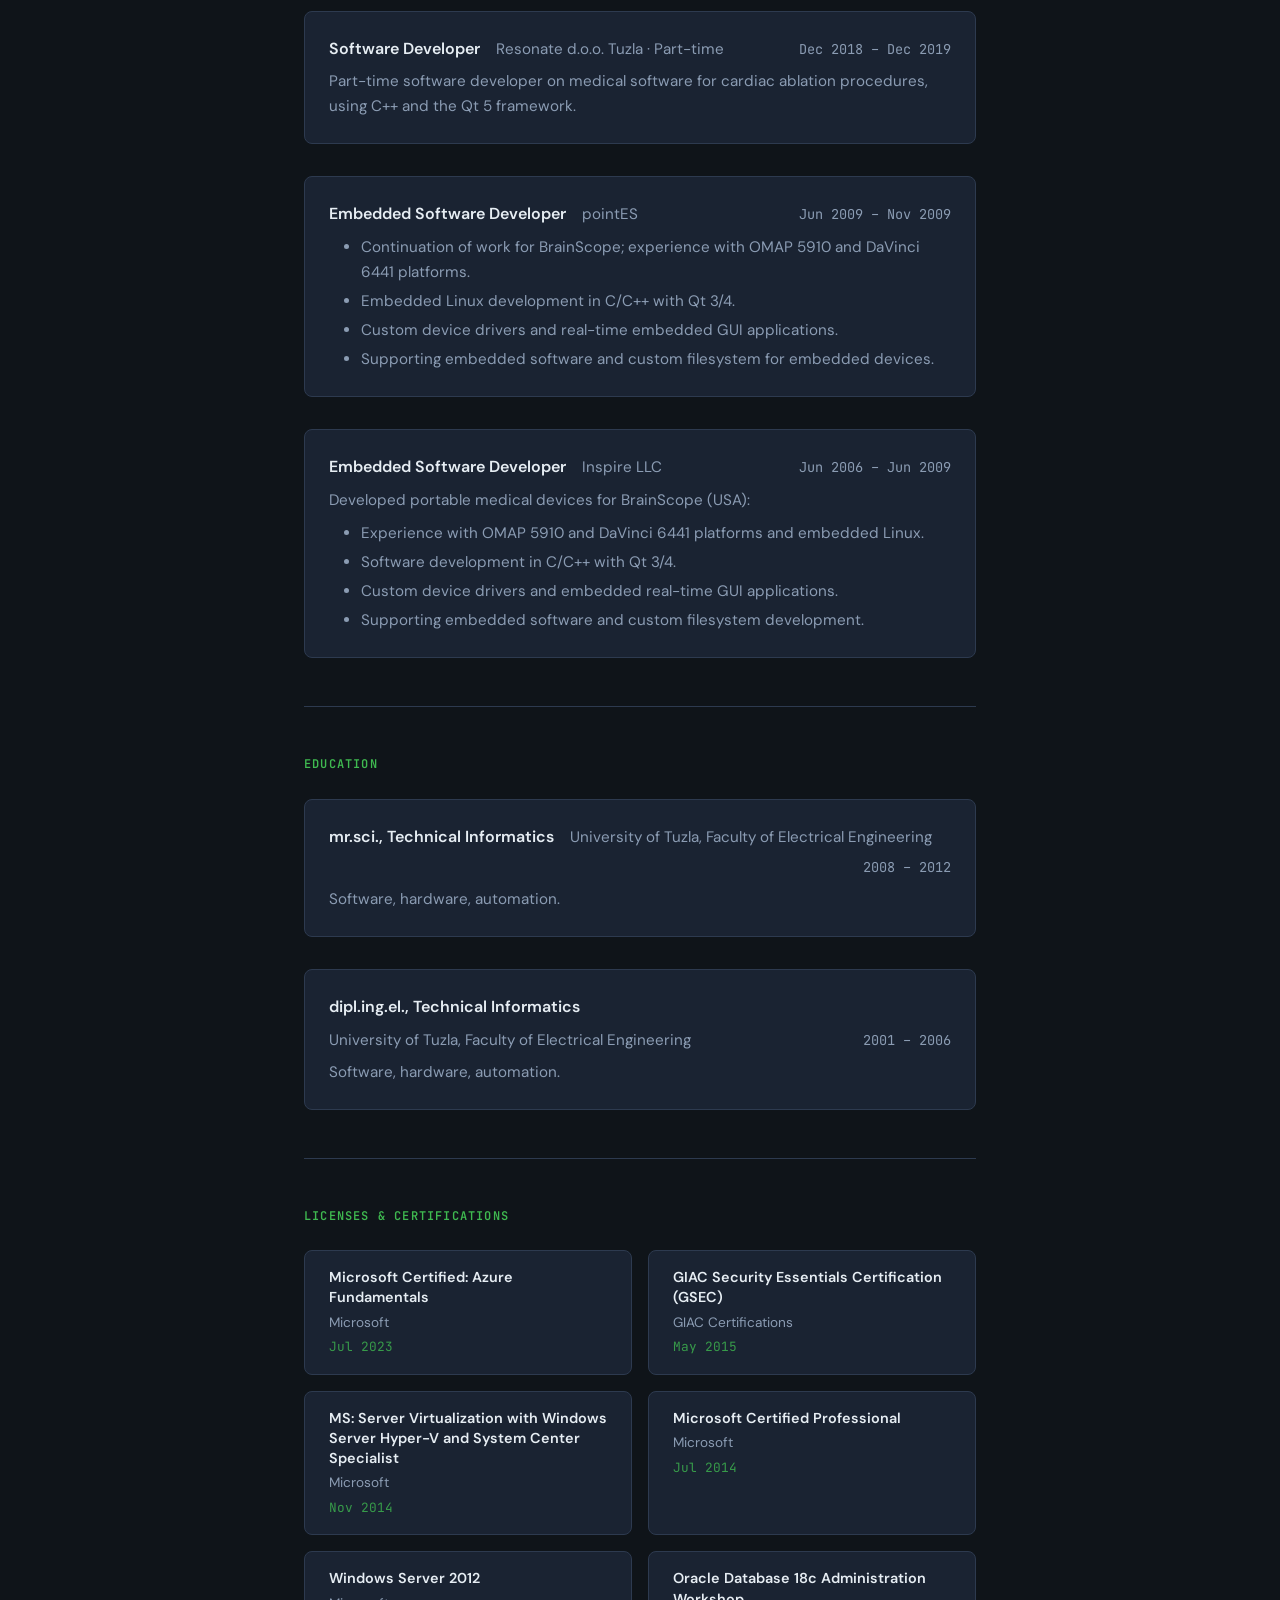
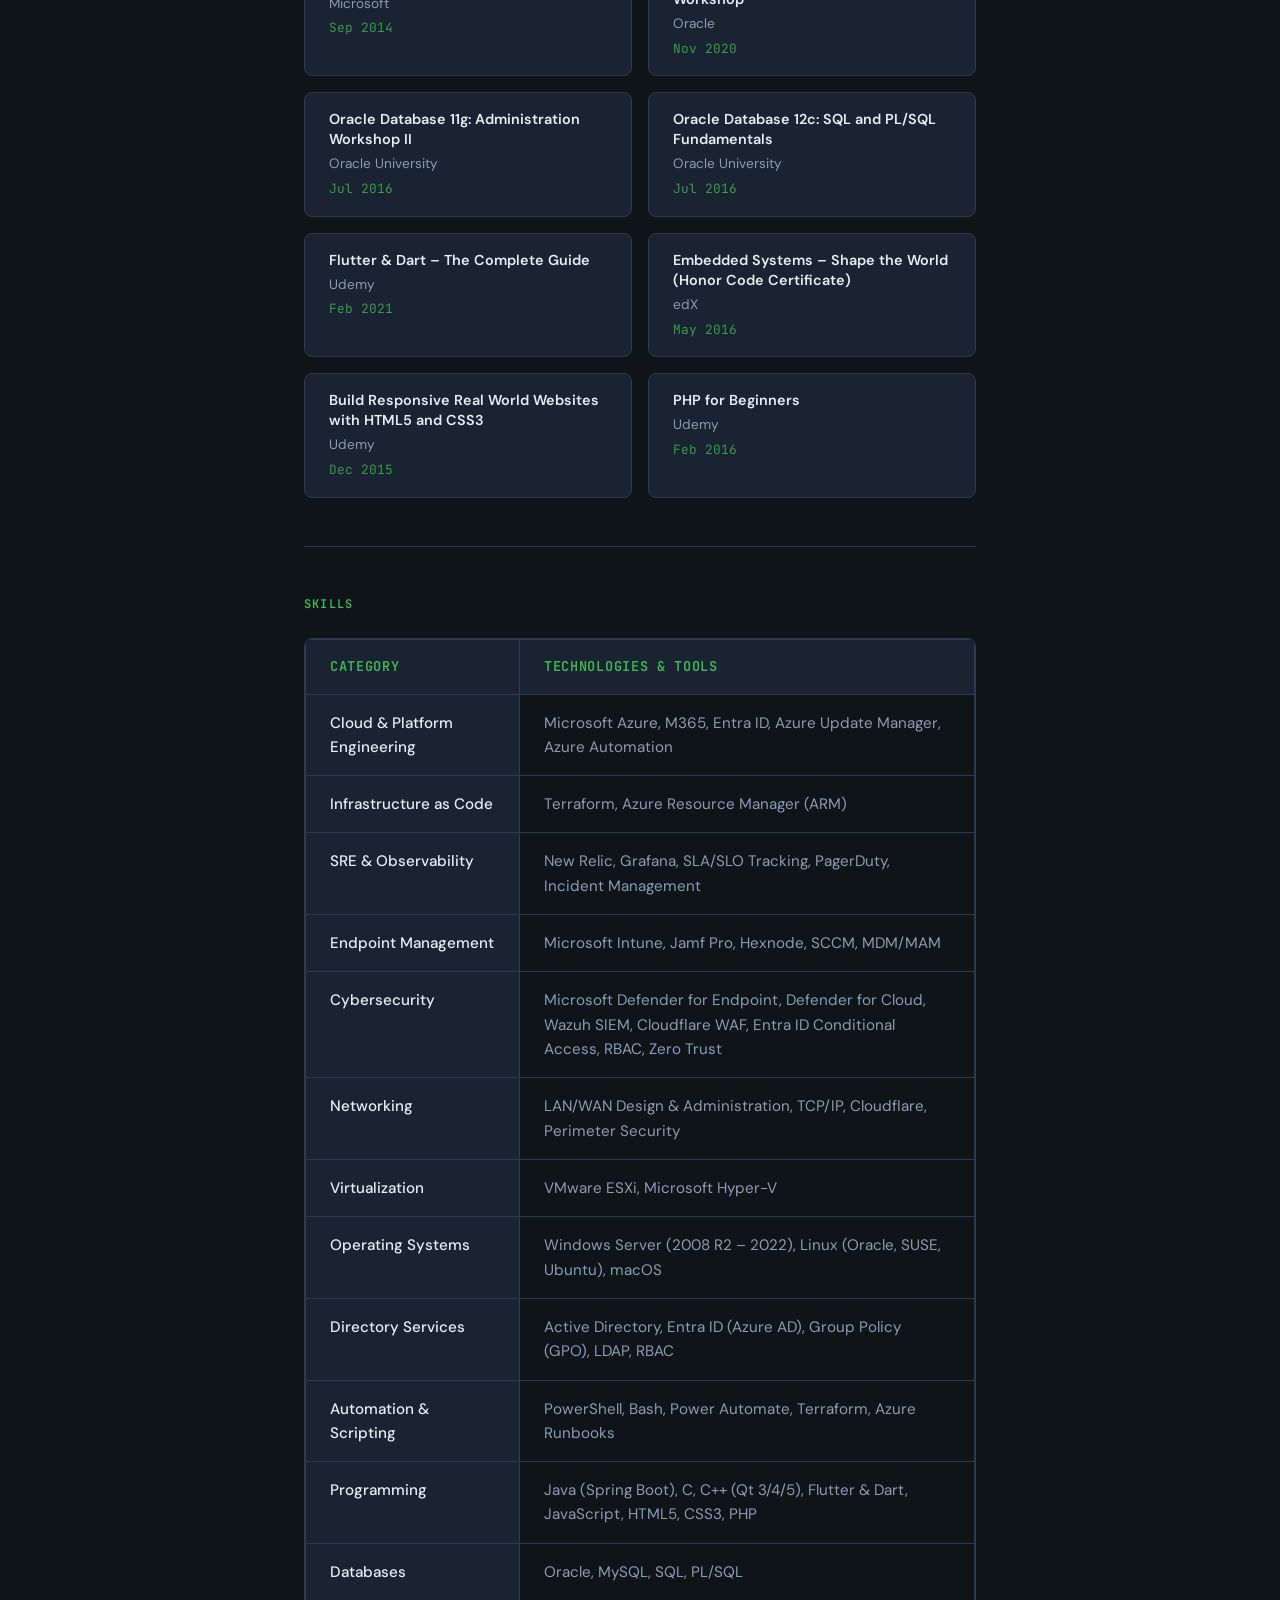
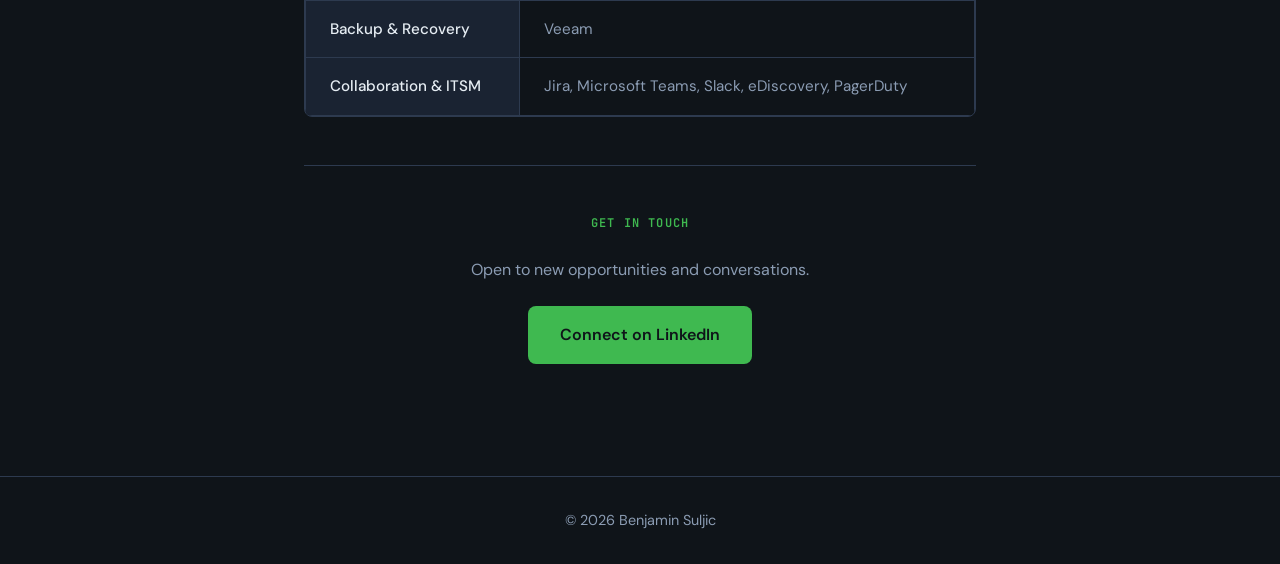
==== commit b07eb4ec: "Made changes using Claude AI" ====
--- a/index.html
+++ b/index.html
@@ -3,7 +3,7 @@
 <head>
   <meta charset="UTF-8">
   <meta name="viewport" content="width=device-width, initial-scale=1.0">
-  <meta name="description" content="Benjamin Suljic - Resume & Portfolio">
+  <meta name="description" content="Benjamin Suljic - Manager IT | SRE &amp; Cloud Platform Engineer">
   <title>Benjamin Suljic | Resume</title>
   <link rel="preconnect" href="https://fonts.googleapis.com">
   <link rel="preconnect" href="https://fonts.gstatic.com" crossorigin>
@@ -16,6 +16,7 @@
       <a href="#about">About</a>
       <a href="#experience">Experience</a>
       <a href="#education">Education</a>
+      <a href="#certifications">Certifications</a>
       <a href="#skills">Skills</a>
       <a href="#contact">Contact</a>
     </nav>
@@ -24,10 +25,10 @@
   <main>
     <section class="hero" id="hero">
       <h1 class="hero__name">Benjamin Suljic</h1>
-      <p class="hero__tagline">Specializing in modernizing enterprise infrastructure through Azure, M365, and cross-platform endpoint management.</p>
+      <p class="hero__role">Manager IT | Site Reliability Engineering</p>
+      <p class="hero__tagline">Cloud &amp; Platform Engineer &middot; Tuzla, Bosnia and Herzegovina</p>
       <div class="hero__links">
-        <a href="mailto:your.email@example.com" class="link link--primary">Email</a>
-        <a href="https://linkedin.com/in/yourprofile" target="_blank" rel="noopener noreferrer" class="link">LinkedIn</a>
+        <a href="https://www.linkedin.com/in/benjaminsuljic/" target="_blank" rel="noopener noreferrer" class="link link--primary">LinkedIn</a>
         <a href="https://github.com/benjaminsuljic" target="_blank" rel="noopener noreferrer" class="link">GitHub</a>
       </div>
     </section>
@@ -35,75 +36,144 @@
     <section class="section" id="about">
       <h2 class="section__title">About</h2>
       <p class="section__content about__text">
-        Results-driven Cloud Systems & Platform Engineer specializing in modernizing enterprise infrastructure. 
-        Expert in orchestrating secure, scalable environments across Azure and M365, with a deep focus on identity management via Entra ID. 
-        I bridge the gap between legacy and cloud-native workflows by leveraging Intune, SCCM, and Jamf to ensure seamless endpoint management and a robust security posture through Microsoft Defender.
+        Dynamic and versatile computer engineer with 20+ years of experience spanning cloud infrastructure, networking, security, embedded systems, and software development. I specialize in architecting secure, scalable Azure environments, leading SRE teams, and driving enterprise modernization — from M365 tenant migrations to full endpoint management overhauls.
+      </p>
+      <p class="section__content about__text about__text--secondary">
+        My expertise covers the full IT stack: Azure IaC with Terraform, identity governance with Entra ID, endpoint management via Intune and Jamf, observability with New Relic, and perimeter security with Cloudflare WAF. I also bring hands-on software development experience in Java (Spring Boot), C/C++, Flutter/Dart, and JavaScript — bridging infrastructure and application teams.
       </p>
     </section>
 
     <section class="section" id="experience">
       <h2 class="section__title">Experience</h2>
       <div class="timeline">
+
+        <article class="timeline__item">
+          <div class="timeline__meta">
+            <span class="timeline__role">Manager IT | SRE</span>
+            <span class="timeline__company">Salt Square</span>
+            <span class="timeline__date">Oct 2024 – Present</span>
+          </div>
+          <p class="timeline__description">
+            Leading IT and Site Reliability Engineering at Salt Square, overseeing infrastructure strategy, platform reliability, and corporate systems across M365, Microsoft Entra ID, and Azure.
+          </p>
+        </article>
+
+        <article class="timeline__item">
+          <div class="timeline__meta">
+            <span class="timeline__role">Senior Corporate Systems Engineer &amp; SRE Team Lead</span>
+            <span class="timeline__company">Vault Workforce Screening, a First Advantage Company &middot; Contract</span>
+            <span class="timeline__date">Sep 2022 – Dec 2024</span>
+          </div>
+          <p class="timeline__description">SRE &amp; Infrastructure:</p>
+          <ul class="timeline__bullets">
+            <li>Managed a specialized SRE team reporting to the Director of Infrastructure, ensuring 24/7 high availability for a health-tech platform.</li>
+            <li>Architected Azure Infrastructure as Code (IaC) using Terraform to maintain scalable Production, Stage, and QA environments.</li>
+            <li>Optimized cloud spend via Azure Automation and Runbooks, implementing automated lifecycle scheduling for non-production environments.</li>
+            <li>Leveraged New Relic for SLA/SLO tracking and integrated Wazuh SIEM and Microsoft Defender for Cloud for proactive threat mitigation.</li>
+            <li>Deployed Cloudflare WAF with OWASP rules and Geo-blocking to secure application access.</li>
+            <li>Streamlined cross-environment patch management using Azure Update Manager.</li>
+          </ul>
+          <p class="timeline__description timeline__description--mt">Corporate Systems Engineering:</p>
+          <ul class="timeline__bullets">
+            <li>Spearheaded a full tenant migration from Google Workspace to M365 for 200+ users.</li>
+            <li>Engineered Entra ID Conditional Access policies enforcing MFA, session limits, and Named Locations for Zero Trust security.</li>
+            <li>Established a strict RBAC framework and automated end-to-end employee onboarding/offboarding lifecycle.</li>
+            <li>Migrated the global fleet from on-premises AD to Entra-joined, Intune-managed machines.</li>
+            <li>Configured Intune compliance policies and App Protection Policies (MAM) to secure corporate data on BYOD devices.</li>
+            <li>Utilized eDiscovery for legal data preservation; conducted monthly audits of user access and licensing.</li>
+            <li>Administered Jira for project workflows and integrated PagerDuty/Slack/Teams for real-time incident alerting.</li>
+          </ul>
+          <p class="timeline__tech">Azure &middot; Terraform &middot; Intune &middot; Entra ID &middot; M365 &middot; New Relic &middot; Wazuh &middot; Cloudflare &middot; Jira &middot; PagerDuty &middot; MS Defender</p>
+        </article>
+
         <article class="timeline__item">
           <div class="timeline__meta">
             <span class="timeline__role">Senior Corporate Systems Engineer</span>
             <span class="timeline__company">Salt Square</span>
-            <span class="timeline__date">Aug 2022 – Present</span>
+            <span class="timeline__date">Aug 2022 – Oct 2024</span>
+          </div>
+          <ul class="timeline__bullets">
+            <li>Maintained infrastructure as code in Microsoft Azure using Terraform.</li>
+            <li>Monitored Azure infrastructure and applications using New Relic.</li>
+            <li>Mobile device management using MS Intune, Jamf Pro, and Hexnode.</li>
+            <li>Maintained hybrid device infrastructure (on-prem Active Directory and Azure Entra ID).</li>
+            <li>Security using Microsoft 365 Defender and Microsoft Defender for Cloud.</li>
+            <li>Migrated on-premises workloads to Azure.</li>
+          </ul>
+        </article>
+
+        <article class="timeline__item">
+          <div class="timeline__meta">
+            <span class="timeline__role">Lead Expert Associate for Information and Communication Infrastructure</span>
+            <span class="timeline__company">JP Elektroprivreda BiH</span>
+            <span class="timeline__date">Jul 2022 – Aug 2022</span>
+          </div>
+          <p class="timeline__description">Managing all aspects of key information and communication infrastructure.</p>
+        </article>
+
+        <article class="timeline__item">
+          <div class="timeline__meta">
+            <span class="timeline__role">Expert Associate for Information and Communication Technologies</span>
+            <span class="timeline__company">JP Elektroprivreda BiH</span>
+            <span class="timeline__date">Nov 2009 – Jul 2022</span>
+          </div>
+          <p class="timeline__description">Security, design, implementation, administration, troubleshooting, and performance analysis of LAN and WAN systems:</p>
+          <ul class="timeline__bullets">
+            <li>Windows Server 2008 R2, 2012, 2016 Active Directory — configuration, deployment, and maintenance.</li>
+            <li>Linux Server administration (Oracle Linux, SUSE, Ubuntu).</li>
+            <li>Virtualization with Hyper-V and ESXi.</li>
+            <li>Kaspersky Endpoint Security deployment and maintenance on desktop and server machines.</li>
+            <li>SAP superuser (SD and MM modules).</li>
+          </ul>
+          <p class="timeline__description timeline__description--mt">Software Development:</p>
+          <ul class="timeline__bullets">
+            <li>Backend REST API development using Java Spring Boot, connecting legacy Oracle ERP with modern applications.</li>
+            <li>Mobile application development using Flutter and Dart.</li>
+            <li>Custom Java application for collecting data from industrial data loggers, visualized with Grafana.</li>
+            <li>Custom physical access control systems using Java and Raspberry Pi.</li>
+          </ul>
+        </article>
+
+        <article class="timeline__item">
+          <div class="timeline__meta">
+            <span class="timeline__role">Software Developer</span>
+            <span class="timeline__company">Resonate d.o.o. Tuzla &middot; Part-time</span>
+            <span class="timeline__date">Dec 2018 – Dec 2019</span>
           </div>
           <p class="timeline__description">
-            As a Senior Corporate System Engineer, I excel in architecting and managing cutting-edge technology solutions that drive efficiency, security, and innovation.
+            Part-time software developer on medical software for cardiac ablation procedures, using C++ and the Qt 5 framework.
           </p>
         </article>
-        <article class="timeline__item">
-          <div class="timeline__meta">
-            <span class="timeline__role">Lead Expert Associate for Infomation and Comunnication Infrastructure</span>
-            <span class="timeline__company">JP EP BiH</span>
-            <span class="timeline__date">Jul 2022 – Aug 2022</span>
-          </div>
-          <p class="timeline__description">
-            Managing all aspects of key infrastructure.
-          </p>
-        </article>
-        <article class="timeline__item">
-          <div class="timeline__meta">
-            <span class="timeline__role">Expert associate for Infomation and Comunnication Technologies</span>
-            <span class="timeline__company">JP EP BiH</span>
-            <span class="timeline__date">Nov 2009 – Jul 2022</span>
-          </div>
-          <p class="timeline__description">
-            Security, design, implementation, administration, problem troubleshooting and performance analysis of LAN and WAN systems.
-          </p>
-        </article>
-        <article class="timeline__item">
-          <div class="timeline__meta">
-            <span class="timeline__role">Lecturer at Internacionala poslovno-informaciona akademija Tuzla (IPI Akademija)</span>
-            <span class="timeline__company">Internacionalna poslovno-informaciona akademija Tuzla</span>
-            <span class="timeline__date">Mar 2015 – Dec 2023</span>
-          </div>
-          <p class="timeline__description">
-            As an experienced educator, I am dedicated to nurturing the next generation of tech-savvy professionals. In my role as a lecturer, I have the privilege of teaching a diverse range of courses that empower students with the knowledge and skills needed to excel in the ever-evolving field of technology.
-          </p>
-        </article>
-        <article class="timeline__item">
-          <div class="timeline__meta">
-            <span class="timeline__role">Software Developer</span>
-            <span class="timeline__company">Resonate d.o.o Tuzla</span>
-            <span class="timeline__date">Dec 2018 – Dec 2019</span>
-          </div>
-          <p class="timeline__description">
-            Part time software developer, working on medical software for cardiac ablation procedure. Developing software using C++ and Qt 5 framework.
-          </p>
-        </article>
+
         <article class="timeline__item">
           <div class="timeline__meta">
             <span class="timeline__role">Embedded Software Developer</span>
-            <span class="timeline__company">Inspire d.o.o Tuzla and pointES d.o.o Tuzla</span>
-            <span class="timeline__date">Jun 2006 – Nov 2009</span>
-          </div>
-          <p class="timeline__description">
-            Working for an American company BrainScope developing portable medical device using C++ and Qt 3/4 framework.
-          </p>
-        </article>
+            <span class="timeline__company">pointES</span>
+            <span class="timeline__date">Jun 2009 – Nov 2009</span>
+          </div>
+          <ul class="timeline__bullets">
+            <li>Continuation of work for BrainScope; experience with OMAP 5910 and DaVinci 6441 platforms.</li>
+            <li>Embedded Linux development in C/C++ with Qt 3/4.</li>
+            <li>Custom device drivers and real-time embedded GUI applications.</li>
+            <li>Supporting embedded software and custom filesystem for embedded devices.</li>
+          </ul>
+        </article>
+
+        <article class="timeline__item">
+          <div class="timeline__meta">
+            <span class="timeline__role">Embedded Software Developer</span>
+            <span class="timeline__company">Inspire LLC</span>
+            <span class="timeline__date">Jun 2006 – Jun 2009</span>
+          </div>
+          <p class="timeline__description">Developed portable medical devices for BrainScope (USA):</p>
+          <ul class="timeline__bullets">
+            <li>Experience with OMAP 5910 and DaVinci 6441 platforms and embedded Linux.</li>
+            <li>Software development in C/C++ with Qt 3/4.</li>
+            <li>Custom device drivers and embedded real-time GUI applications.</li>
+            <li>Supporting embedded software and custom filesystem development.</li>
+          </ul>
+        </article>
+
       </div>
     </section>
 
@@ -112,20 +182,86 @@
       <div class="timeline">
         <article class="timeline__item">
           <div class="timeline__meta">
-            <span class="timeline__role">mr.sci., Technical informatics</span>
+            <span class="timeline__role">mr.sci., Technical Informatics</span>
             <span class="timeline__company">University of Tuzla, Faculty of Electrical Engineering</span>
             <span class="timeline__date">2008 – 2012</span>
           </div>
-          <p class="timeline__description">Software, hardware, automatic.</p>
-        </article>
-        <article class="timeline__item">
-          <div class="timeline__meta">
-            <span class="timeline__role">dipl.ing.el., Technical informatics</span>
+          <p class="timeline__description">Software, hardware, automation.</p>
+        </article>
+        <article class="timeline__item">
+          <div class="timeline__meta">
+            <span class="timeline__role">dipl.ing.el., Technical Informatics</span>
             <span class="timeline__company">University of Tuzla, Faculty of Electrical Engineering</span>
             <span class="timeline__date">2001 – 2006</span>
           </div>
-          <p class="timeline__description">Software, hardware, automatic.</p>
-        </article>
+          <p class="timeline__description">Software, hardware, automation.</p>
+        </article>
+      </div>
+    </section>
+
+    <section class="section" id="certifications">
+      <h2 class="section__title">Licenses &amp; Certifications</h2>
+      <div class="cert-grid">
+        <div class="cert-card">
+          <span class="cert-name">Microsoft Certified: Azure Fundamentals</span>
+          <span class="cert-issuer">Microsoft</span>
+          <span class="cert-date">Jul 2023</span>
+        </div>
+        <div class="cert-card">
+          <span class="cert-name">GIAC Security Essentials Certification (GSEC)</span>
+          <span class="cert-issuer">GIAC Certifications</span>
+          <span class="cert-date">May 2015</span>
+        </div>
+        <div class="cert-card">
+          <span class="cert-name">MS: Server Virtualization with Windows Server Hyper-V and System Center Specialist</span>
+          <span class="cert-issuer">Microsoft</span>
+          <span class="cert-date">Nov 2014</span>
+        </div>
+        <div class="cert-card">
+          <span class="cert-name">Microsoft Certified Professional</span>
+          <span class="cert-issuer">Microsoft</span>
+          <span class="cert-date">Jul 2014</span>
+        </div>
+        <div class="cert-card">
+          <span class="cert-name">Windows Server 2012</span>
+          <span class="cert-issuer">Microsoft</span>
+          <span class="cert-date">Sep 2014</span>
+        </div>
+        <div class="cert-card">
+          <span class="cert-name">Oracle Database 18c Administration Workshop</span>
+          <span class="cert-issuer">Oracle</span>
+          <span class="cert-date">Nov 2020</span>
+        </div>
+        <div class="cert-card">
+          <span class="cert-name">Oracle Database 11g: Administration Workshop II</span>
+          <span class="cert-issuer">Oracle University</span>
+          <span class="cert-date">Jul 2016</span>
+        </div>
+        <div class="cert-card">
+          <span class="cert-name">Oracle Database 12c: SQL and PL/SQL Fundamentals</span>
+          <span class="cert-issuer">Oracle University</span>
+          <span class="cert-date">Jul 2016</span>
+        </div>
+        <div class="cert-card">
+          <span class="cert-name">Flutter &amp; Dart – The Complete Guide</span>
+          <span class="cert-issuer">Udemy</span>
+          <span class="cert-date">Feb 2021</span>
+        </div>
+        <div class="cert-card">
+          <span class="cert-name">Embedded Systems – Shape the World (Honor Code Certificate)</span>
+          <span class="cert-issuer">edX</span>
+          <span class="cert-date">May 2016</span>
+        </div>
+        <div class="cert-card">
+          <span class="cert-name">Build Responsive Real World Websites with HTML5 and CSS3</span>
+          <span class="cert-issuer">Udemy</span>
+          <span class="cert-date">Dec 2015</span>
+        </div>
+        <div class="cert-card">
+          <span class="cert-name">PHP for Beginners</span>
+          <span class="cert-issuer">Udemy</span>
+          <span class="cert-date">Feb 2016</span>
+        </div>
       </div>
     </section>
 
@@ -140,45 +276,65 @@
           <thead>
             <tr>
               <th>Category</th>
-              <th>Technologies &amp; tools</th>
+              <th>Technologies &amp; Tools</th>
             </tr>
           </thead>
           <tbody>
             <tr>
-              <td>Cloud & Platform Engineering</td>
-              <td>Azure, Entra ID, M365</td>
+              <td>Cloud &amp; Platform Engineering</td>
+              <td>Microsoft Azure, M365, Entra ID, Azure Update Manager, Azure Automation</td>
+            </tr>
+            <tr>
+              <td>Infrastructure as Code</td>
+              <td>Terraform, Azure Resource Manager (ARM)</td>
+            </tr>
+            <tr>
+              <td>SRE &amp; Observability</td>
+              <td>New Relic, Grafana, SLA/SLO Tracking, PagerDuty, Incident Management</td>
             </tr>
             <tr>
               <td>Endpoint Management</td>
-              <td>Intune, SCCM, Jamf</td>
+              <td>Microsoft Intune, Jamf Pro, Hexnode, SCCM, MDM/MAM</td>
             </tr>
             <tr>
               <td>Cybersecurity</td>
-              <td>Microsoft Defender for Endpoint, Microfost Defender for Cloud, GreyMatter ReliaQuest, Wiz, Rapid7</td>
-            </tr>
-            <tr>
-              <td>Operating Systems</td>
-              <td>Windows Server (2019/2022), Linux (RHEL, Ubuntu), macOS</td>
+              <td>Microsoft Defender for Endpoint, Defender for Cloud, Wazuh SIEM, Cloudflare WAF, Entra ID Conditional Access, RBAC, Zero Trust</td>
+            </tr>
+            <tr>
+              <td>Networking</td>
+              <td>LAN/WAN Design &amp; Administration, TCP/IP, Cloudflare, Perimeter Security</td>
             </tr>
             <tr>
               <td>Virtualization</td>
               <td>VMware ESXi, Microsoft Hyper-V</td>
             </tr>
             <tr>
-              <td>Cloud Infrastructure</td>
-              <td>Microsoft Azure</td>
+              <td>Operating Systems</td>
+              <td>Windows Server (2008 R2 – 2022), Linux (Oracle, SUSE, Ubuntu), macOS</td>
+            </tr>
+            <tr>
+              <td>Directory Services</td>
+              <td>Active Directory, Entra ID (Azure AD), Group Policy (GPO), LDAP, RBAC</td>
             </tr>
             <tr>
               <td>Automation &amp; Scripting</td>
-              <td>PowerShell, Bash, Power Automate, Terraform</td>
-            </tr>
-            <tr>
-              <td>Directory Services</td>
-              <td>Active Directory, Azure AD (Entra ID), LDAP, Group Policy (GPO)</td>
+              <td>PowerShell, Bash, Power Automate, Terraform, Azure Runbooks</td>
+            </tr>
+            <tr>
+              <td>Programming</td>
+              <td>Java (Spring Boot), C, C++ (Qt 3/4/5), Flutter &amp; Dart, JavaScript, HTML5, CSS3, PHP</td>
+            </tr>
+            <tr>
+              <td>Databases</td>
+              <td>Oracle, MySQL, SQL, PL/SQL</td>
             </tr>
             <tr>
               <td>Backup &amp; Recovery</td>
               <td>Veeam</td>
+            </tr>
+            <tr>
+              <td>Collaboration &amp; ITSM</td>
+              <td>Jira, Microsoft Teams, Slack, eDiscovery, PagerDuty</td>
             </tr>
           </tbody>
         </table>
@@ -188,12 +344,12 @@
     <section class="section section--contact" id="contact">
       <h2 class="section__title">Get in touch</h2>
       <p class="section__content">Open to new opportunities and conversations.</p>
-      <a href="mailto:your.email@example.com" class="btn">Send an email</a>
+      <a href="https://www.linkedin.com/in/benjaminsuljic/" target="_blank" rel="noopener noreferrer" class="btn">Connect on LinkedIn</a>
     </section>
   </main>
 
   <footer class="site-footer">
-    <p>© <span id="year"></span> Benjamin Suljic</p>
+    <p>&copy; <span id="year"></span> Benjamin Suljic</p>
   </footer>
 
   <script src="js/main.js"></script>
--- a/css/style.css
+++ b/css/style.css
@@ -96,16 +96,23 @@
 }
 
 .hero__name {
-  margin: 0 0 var(--space-sm);
+  margin: 0 0 var(--space-xs);
   font-size: clamp(2rem, 5vw, 2.75rem);
   font-weight: 700;
   letter-spacing: -0.02em;
   color: var(--color-text);
 }
 
+.hero__role {
+  margin: 0 0 var(--space-xs);
+  font-size: 1.15rem;
+  font-weight: 600;
+  color: var(--color-accent);
+}
+
 .hero__tagline {
   margin: 0 0 var(--space-lg);
-  font-size: 1.1rem;
+  font-size: 1rem;
   color: var(--color-text-muted);
 }
 
@@ -154,6 +161,10 @@
 
 .about__text {
   font-size: 1.05rem;
+}
+
+.about__text--secondary {
+  margin-top: var(--space-md);
 }
 
 /* --- Timeline (experience & education) --- */
@@ -200,6 +211,70 @@
   font-size: 0.95rem;
   color: var(--color-text-muted);
   line-height: 1.65;
+}
+
+.timeline__description--mt {
+  margin-top: var(--space-md);
+}
+
+.timeline__bullets {
+  margin: var(--space-sm) 0 0;
+  padding-left: var(--space-xl);
+  font-size: 0.95rem;
+  color: var(--color-text-muted);
+  line-height: 1.65;
+}
+
+.timeline__bullets li {
+  margin-bottom: var(--space-xs);
+}
+
+.timeline__bullets li:last-child {
+  margin-bottom: 0;
+}
+
+.timeline__tech {
+  margin: var(--space-md) 0 0;
+  font-size: 0.8rem;
+  font-family: var(--font-mono);
+  color: var(--color-accent);
+  opacity: 0.75;
+}
+
+/* --- Certifications grid --- */
+.cert-grid {
+  display: grid;
+  grid-template-columns: repeat(2, 1fr);
+  gap: var(--space-md);
+}
+
+.cert-card {
+  display: flex;
+  flex-direction: column;
+  gap: var(--space-xs);
+  padding: var(--space-md) var(--space-lg);
+  background: var(--color-surface);
+  border: 1px solid var(--color-border);
+  border-radius: var(--radius);
+}
+
+.cert-name {
+  font-weight: 600;
+  font-size: 0.9rem;
+  color: var(--color-text);
+  line-height: 1.4;
+}
+
+.cert-issuer {
+  font-size: 0.85rem;
+  color: var(--color-text-muted);
+}
+
+.cert-date {
+  font-size: 0.8rem;
+  font-family: var(--font-mono);
+  color: var(--color-accent);
+  opacity: 0.8;
 }
 
 /* --- Skills table --- */
@@ -328,4 +403,8 @@
   .skills-table tbody td:first-child {
     white-space: normal;
   }
-}
+
+  .cert-grid {
+    grid-template-columns: 1fr;
+  }
+}
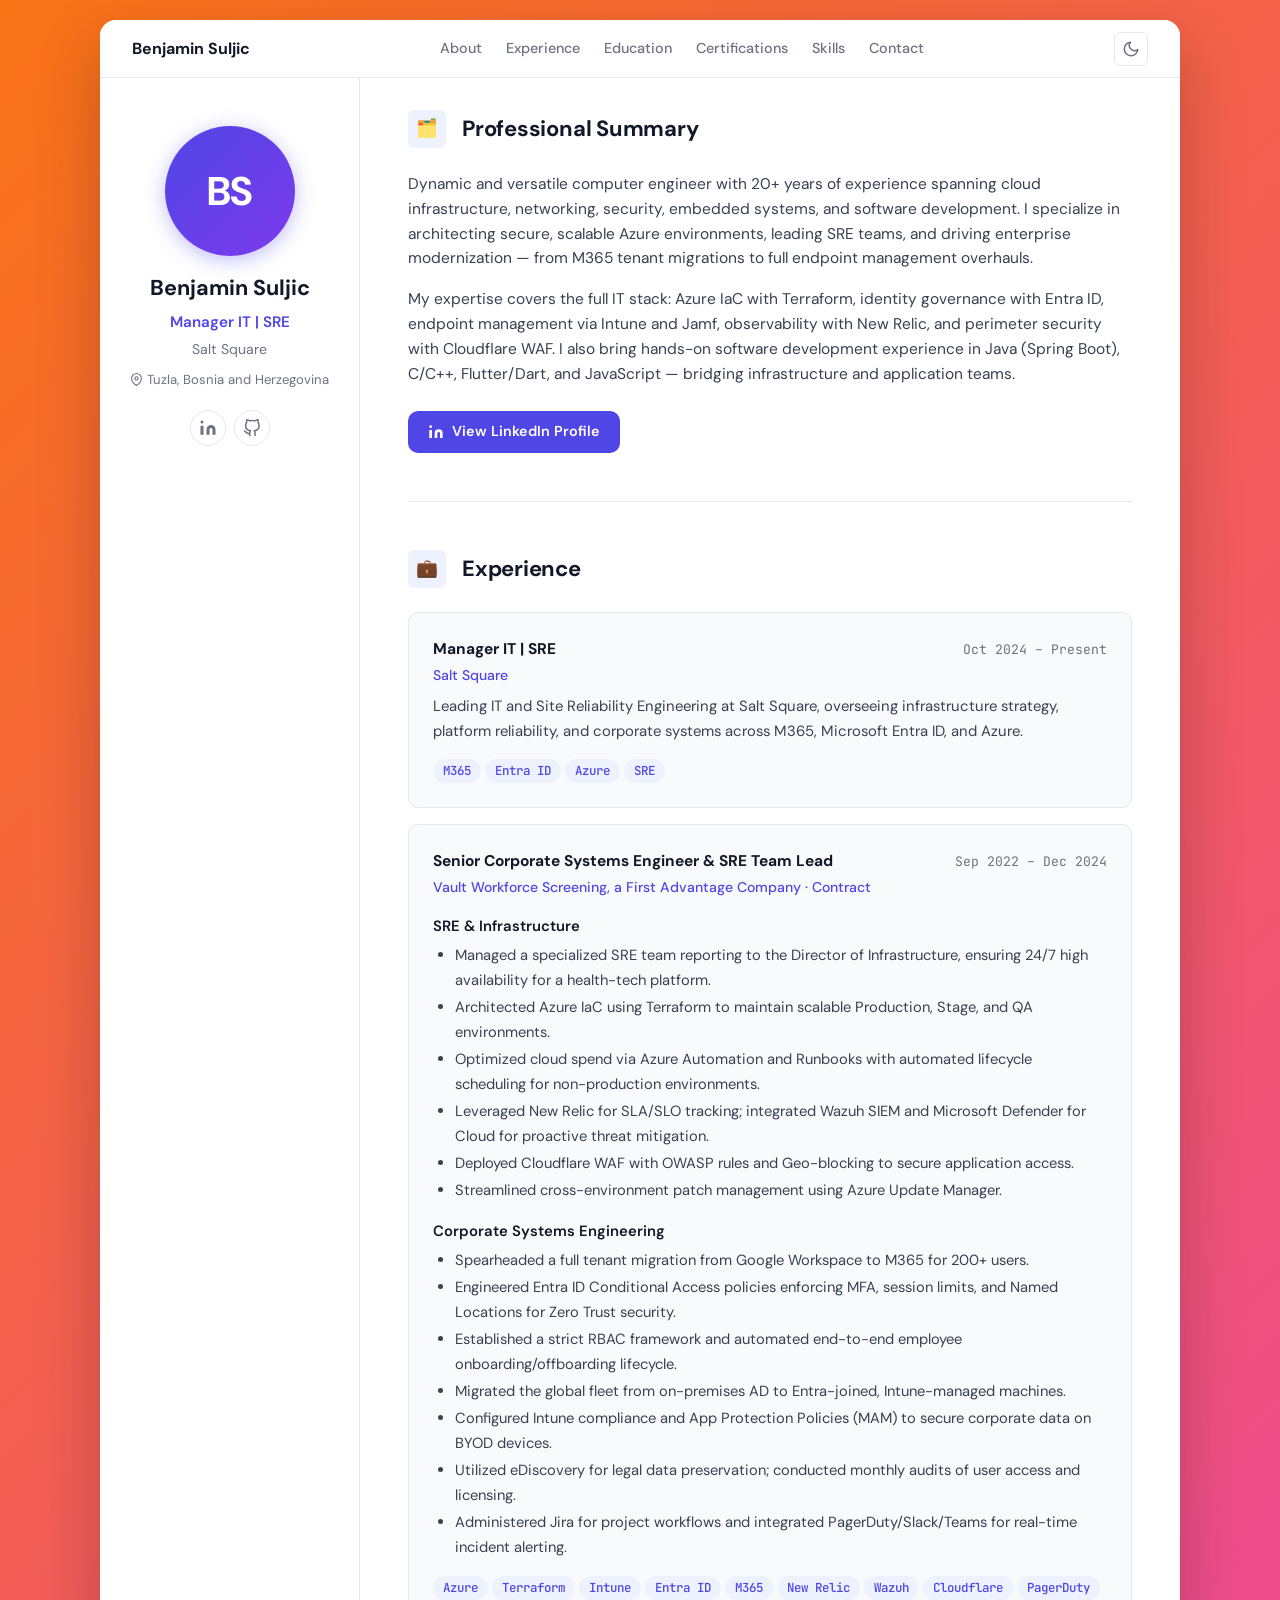
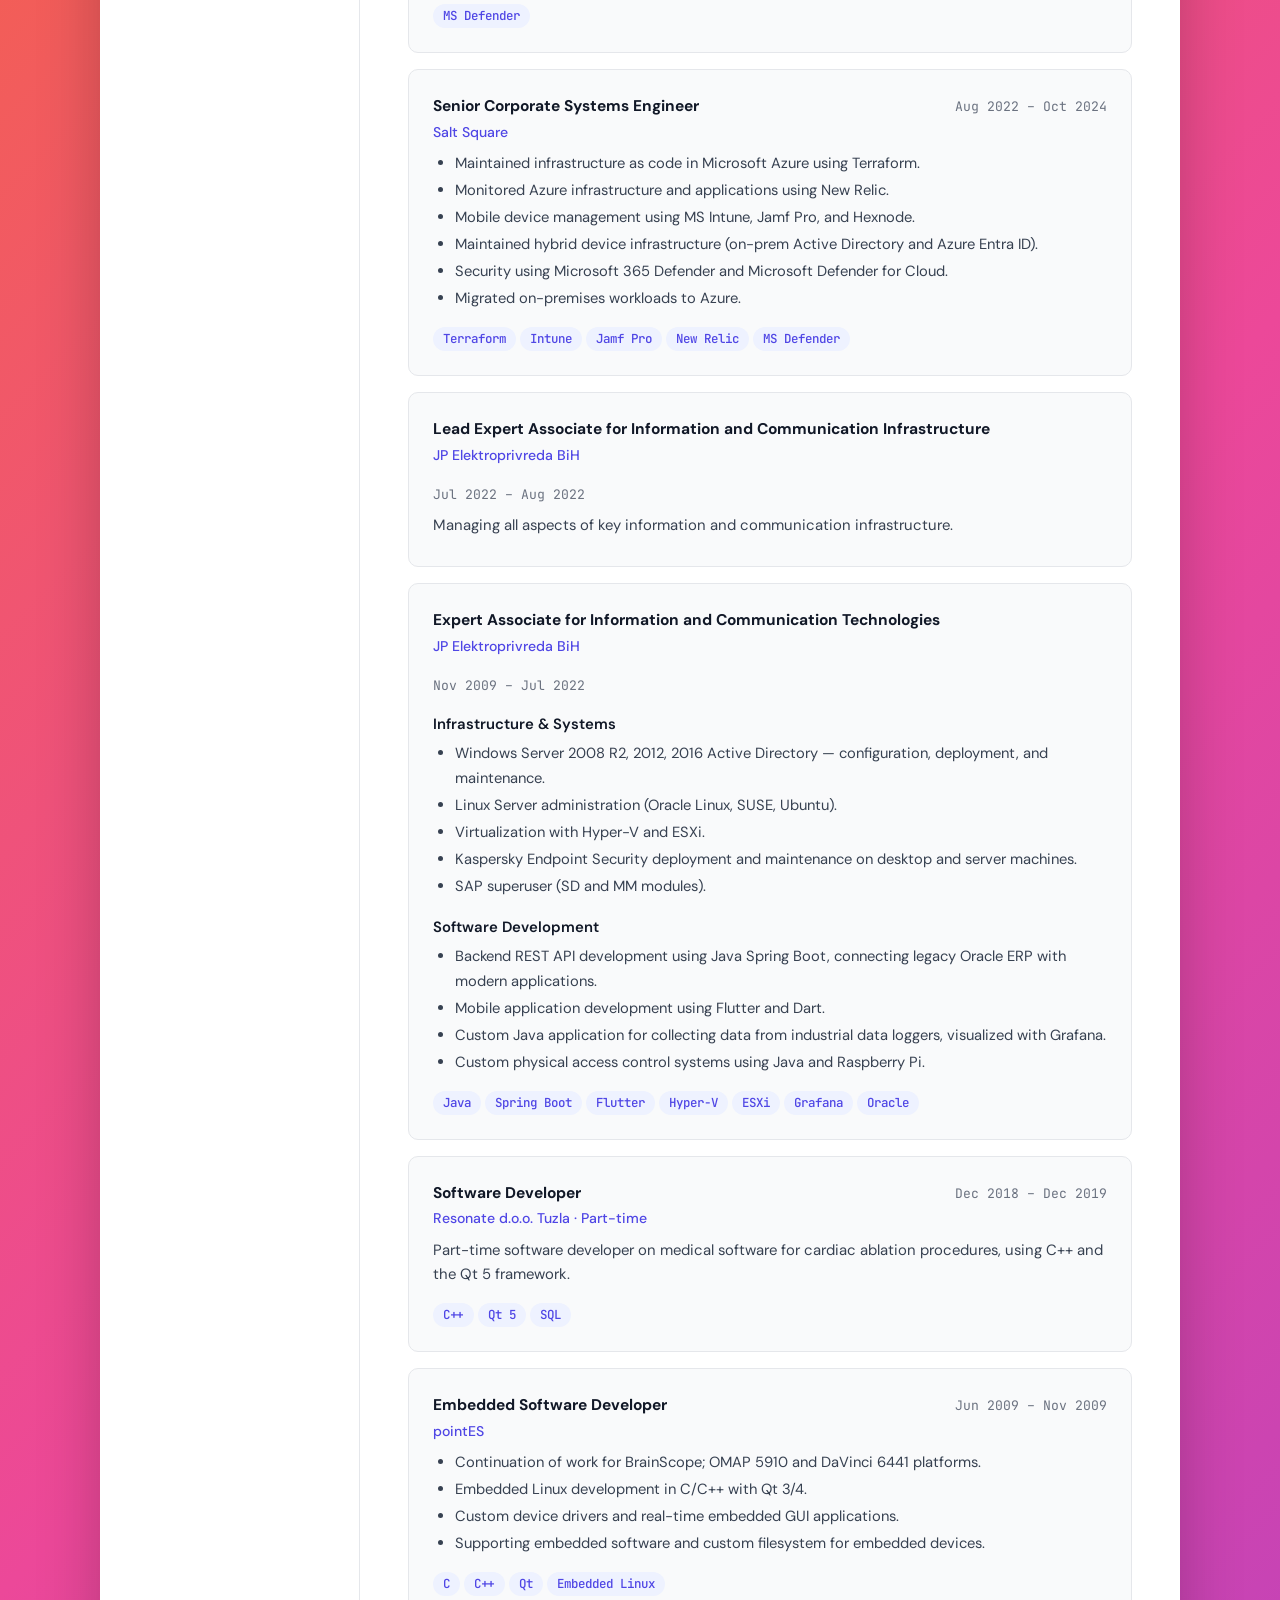
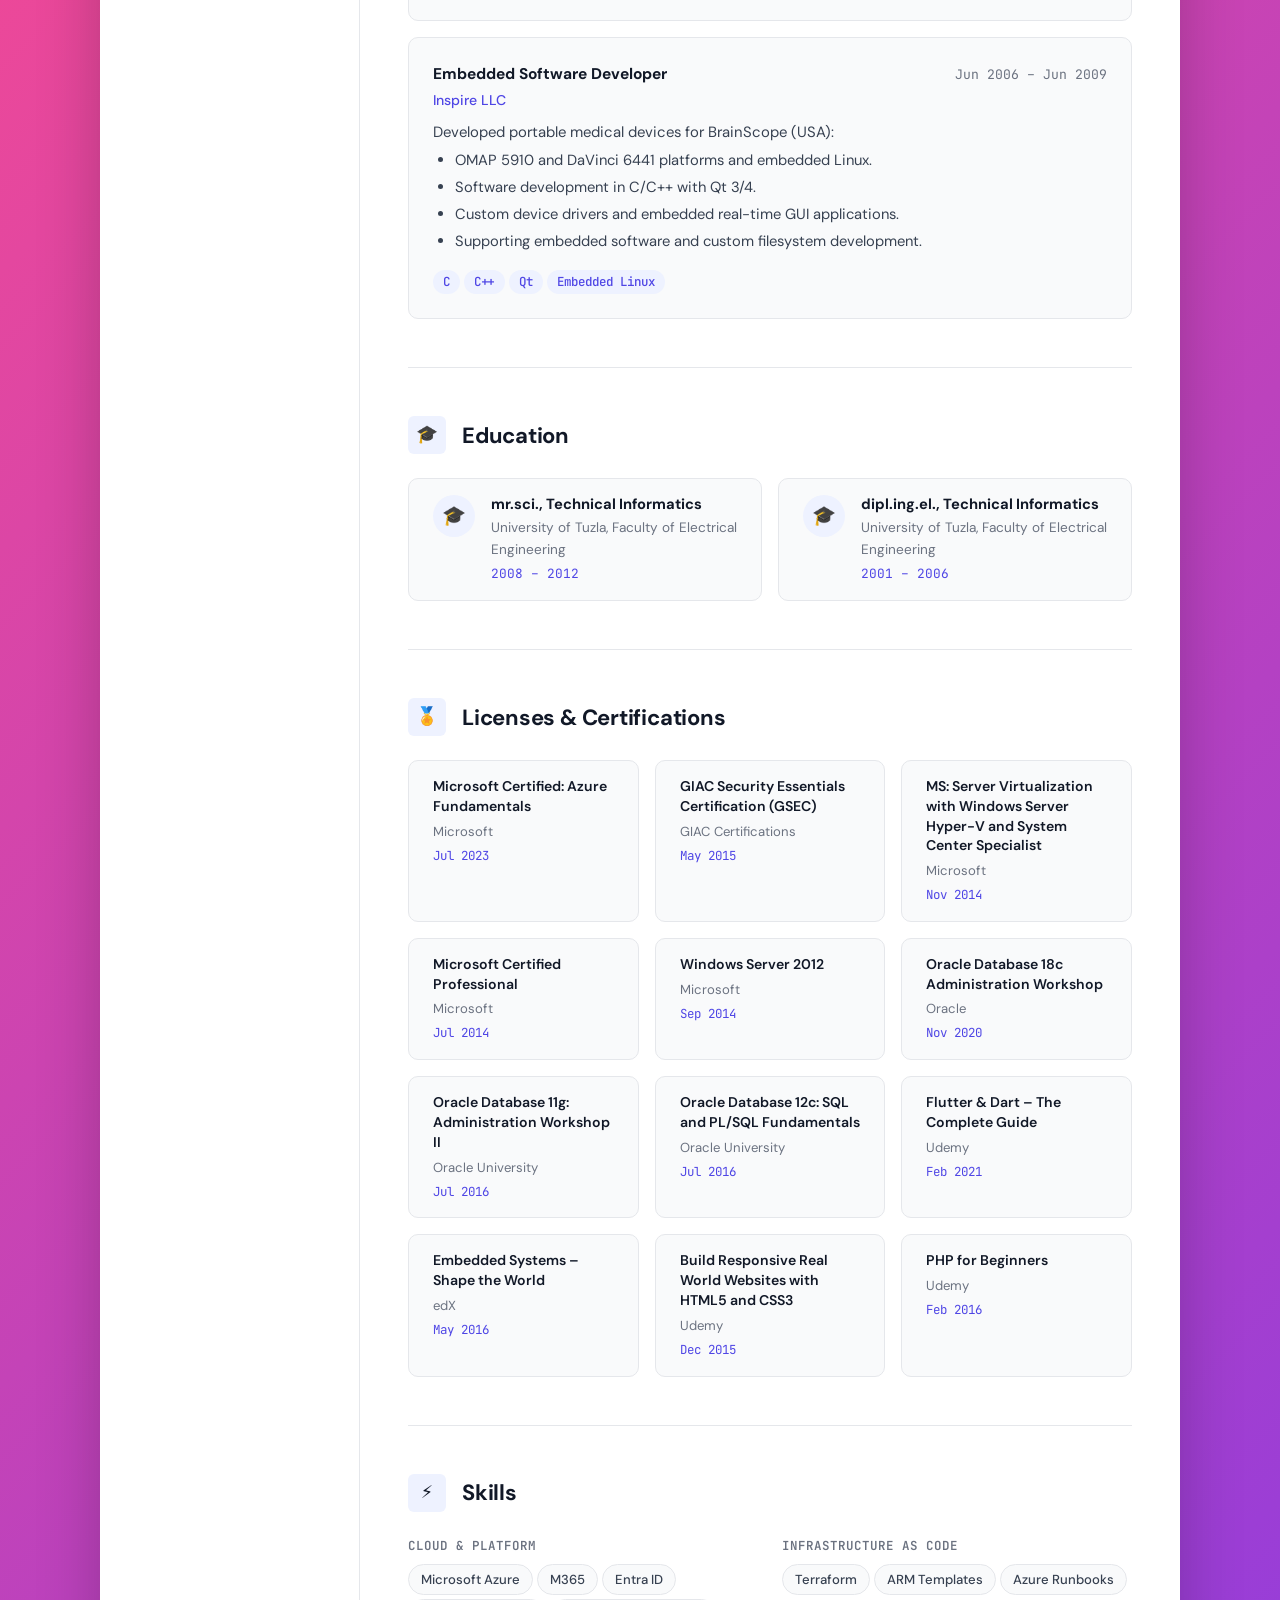
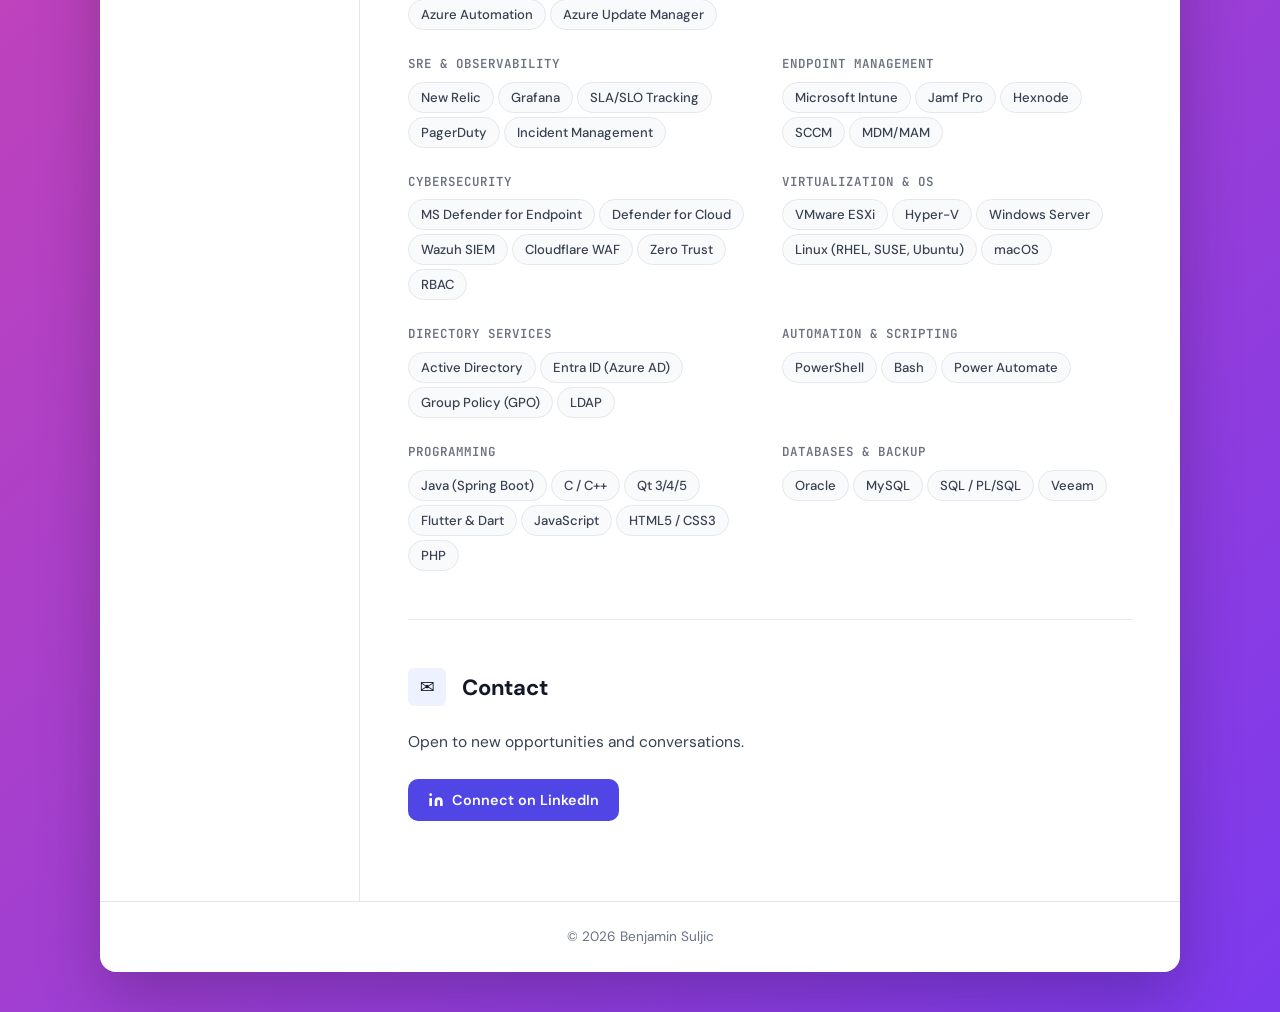
==== commit fb9874eb: "Redesign" ====
--- a/index.html
+++ b/index.html
@@ -4,353 +4,508 @@
   <meta charset="UTF-8">
   <meta name="viewport" content="width=device-width, initial-scale=1.0">
   <meta name="description" content="Benjamin Suljic - Manager IT | SRE &amp; Cloud Platform Engineer">
-  <title>Benjamin Suljic | Resume</title>
+  <title>Benjamin Suljic | CV</title>
   <link rel="preconnect" href="https://fonts.googleapis.com">
   <link rel="preconnect" href="https://fonts.gstatic.com" crossorigin>
-  <link href="https://fonts.googleapis.com/css2?family=DM+Sans:ital,opsz,wght@0,9..40,400;0,9..40,500;0,9..40,600;0,9..40,700;1,9..40,400&family=JetBrains+Mono:wght@400;500&display=swap" rel="stylesheet">
+  <link href="https://fonts.googleapis.com/css2?family=DM+Sans:ital,opsz,wght@0,9..40,300;0,9..40,400;0,9..40,500;0,9..40,600;0,9..40,700;1,9..40,400&family=JetBrains+Mono:wght@400;500&display=swap" rel="stylesheet">
   <link rel="stylesheet" href="css/style.css">
 </head>
 <body>
-  <header class="site-header">
-    <nav class="nav" aria-label="Main navigation">
-      <a href="#about">About</a>
-      <a href="#experience">Experience</a>
-      <a href="#education">Education</a>
-      <a href="#certifications">Certifications</a>
-      <a href="#skills">Skills</a>
-      <a href="#contact">Contact</a>
-    </nav>
-  </header>
-
-  <main>
-    <section class="hero" id="hero">
-      <h1 class="hero__name">Benjamin Suljic</h1>
-      <p class="hero__role">Manager IT | Site Reliability Engineering</p>
-      <p class="hero__tagline">Cloud &amp; Platform Engineer &middot; Tuzla, Bosnia and Herzegovina</p>
-      <div class="hero__links">
-        <a href="https://www.linkedin.com/in/benjaminsuljic/" target="_blank" rel="noopener noreferrer" class="link link--primary">LinkedIn</a>
-        <a href="https://github.com/benjaminsuljic" target="_blank" rel="noopener noreferrer" class="link">GitHub</a>
+  <div class="app-wrapper">
+
+    <!-- ── Navigation ── -->
+    <header class="site-header">
+      <div class="header-inner">
+        <a href="#" class="site-brand">Benjamin Suljic</a>
+        <nav class="nav" aria-label="Main navigation">
+          <a href="#about">About</a>
+          <a href="#experience">Experience</a>
+          <a href="#education">Education</a>
+          <a href="#certifications">Certifications</a>
+          <a href="#skills">Skills</a>
+          <a href="#contact">Contact</a>
+        </nav>
+        <button class="theme-toggle" id="themeToggle" aria-label="Toggle dark mode">
+          <svg class="icon icon-moon" xmlns="http://www.w3.org/2000/svg" width="18" height="18" viewBox="0 0 24 24" fill="none" stroke="currentColor" stroke-width="2" stroke-linecap="round" stroke-linejoin="round"><path d="M21 12.79A9 9 0 1 1 11.21 3 7 7 0 0 0 21 12.79z"/></svg>
+          <svg class="icon icon-sun" xmlns="http://www.w3.org/2000/svg" width="18" height="18" viewBox="0 0 24 24" fill="none" stroke="currentColor" stroke-width="2" stroke-linecap="round" stroke-linejoin="round"><circle cx="12" cy="12" r="5"/><line x1="12" y1="1" x2="12" y2="3"/><line x1="12" y1="21" x2="12" y2="23"/><line x1="4.22" y1="4.22" x2="5.64" y2="5.64"/><line x1="18.36" y1="18.36" x2="19.78" y2="19.78"/><line x1="1" y1="12" x2="3" y2="12"/><line x1="21" y1="12" x2="23" y2="12"/><line x1="4.22" y1="19.78" x2="5.64" y2="18.36"/><line x1="18.36" y1="5.64" x2="19.78" y2="4.22"/></svg>
+        </button>
       </div>
-    </section>
-
-    <section class="section" id="about">
-      <h2 class="section__title">About</h2>
-      <p class="section__content about__text">
-        Dynamic and versatile computer engineer with 20+ years of experience spanning cloud infrastructure, networking, security, embedded systems, and software development. I specialize in architecting secure, scalable Azure environments, leading SRE teams, and driving enterprise modernization — from M365 tenant migrations to full endpoint management overhauls.
-      </p>
-      <p class="section__content about__text about__text--secondary">
-        My expertise covers the full IT stack: Azure IaC with Terraform, identity governance with Entra ID, endpoint management via Intune and Jamf, observability with New Relic, and perimeter security with Cloudflare WAF. I also bring hands-on software development experience in Java (Spring Boot), C/C++, Flutter/Dart, and JavaScript — bridging infrastructure and application teams.
-      </p>
-    </section>
-
-    <section class="section" id="experience">
-      <h2 class="section__title">Experience</h2>
-      <div class="timeline">
-
-        <article class="timeline__item">
-          <div class="timeline__meta">
-            <span class="timeline__role">Manager IT | SRE</span>
-            <span class="timeline__company">Salt Square</span>
-            <span class="timeline__date">Oct 2024 – Present</span>
-          </div>
-          <p class="timeline__description">
-            Leading IT and Site Reliability Engineering at Salt Square, overseeing infrastructure strategy, platform reliability, and corporate systems across M365, Microsoft Entra ID, and Azure.
+    </header>
+
+    <!-- ── Two-column layout ── -->
+    <div class="layout">
+
+      <!-- ── Sidebar ── -->
+      <aside class="sidebar">
+        <div class="profile">
+          <div class="avatar" aria-hidden="true"><span>BS</span></div>
+          <h1 class="profile-name">Benjamin Suljic</h1>
+          <p class="profile-role">Manager IT | SRE</p>
+          <p class="profile-org">Salt Square</p>
+          <p class="profile-location">
+            <svg xmlns="http://www.w3.org/2000/svg" width="13" height="13" viewBox="0 0 24 24" fill="none" stroke="currentColor" stroke-width="2" stroke-linecap="round" stroke-linejoin="round"><path d="M21 10c0 7-9 13-9 13s-9-6-9-13a9 9 0 0 1 18 0z"/><circle cx="12" cy="10" r="3"/></svg>
+            Tuzla, Bosnia and Herzegovina
           </p>
-        </article>
-
-        <article class="timeline__item">
-          <div class="timeline__meta">
-            <span class="timeline__role">Senior Corporate Systems Engineer &amp; SRE Team Lead</span>
-            <span class="timeline__company">Vault Workforce Screening, a First Advantage Company &middot; Contract</span>
-            <span class="timeline__date">Sep 2022 – Dec 2024</span>
-          </div>
-          <p class="timeline__description">SRE &amp; Infrastructure:</p>
-          <ul class="timeline__bullets">
-            <li>Managed a specialized SRE team reporting to the Director of Infrastructure, ensuring 24/7 high availability for a health-tech platform.</li>
-            <li>Architected Azure Infrastructure as Code (IaC) using Terraform to maintain scalable Production, Stage, and QA environments.</li>
-            <li>Optimized cloud spend via Azure Automation and Runbooks, implementing automated lifecycle scheduling for non-production environments.</li>
-            <li>Leveraged New Relic for SLA/SLO tracking and integrated Wazuh SIEM and Microsoft Defender for Cloud for proactive threat mitigation.</li>
-            <li>Deployed Cloudflare WAF with OWASP rules and Geo-blocking to secure application access.</li>
-            <li>Streamlined cross-environment patch management using Azure Update Manager.</li>
-          </ul>
-          <p class="timeline__description timeline__description--mt">Corporate Systems Engineering:</p>
-          <ul class="timeline__bullets">
-            <li>Spearheaded a full tenant migration from Google Workspace to M365 for 200+ users.</li>
-            <li>Engineered Entra ID Conditional Access policies enforcing MFA, session limits, and Named Locations for Zero Trust security.</li>
-            <li>Established a strict RBAC framework and automated end-to-end employee onboarding/offboarding lifecycle.</li>
-            <li>Migrated the global fleet from on-premises AD to Entra-joined, Intune-managed machines.</li>
-            <li>Configured Intune compliance policies and App Protection Policies (MAM) to secure corporate data on BYOD devices.</li>
-            <li>Utilized eDiscovery for legal data preservation; conducted monthly audits of user access and licensing.</li>
-            <li>Administered Jira for project workflows and integrated PagerDuty/Slack/Teams for real-time incident alerting.</li>
-          </ul>
-          <p class="timeline__tech">Azure &middot; Terraform &middot; Intune &middot; Entra ID &middot; M365 &middot; New Relic &middot; Wazuh &middot; Cloudflare &middot; Jira &middot; PagerDuty &middot; MS Defender</p>
-        </article>
-
-        <article class="timeline__item">
-          <div class="timeline__meta">
-            <span class="timeline__role">Senior Corporate Systems Engineer</span>
-            <span class="timeline__company">Salt Square</span>
-            <span class="timeline__date">Aug 2022 – Oct 2024</span>
-          </div>
-          <ul class="timeline__bullets">
-            <li>Maintained infrastructure as code in Microsoft Azure using Terraform.</li>
-            <li>Monitored Azure infrastructure and applications using New Relic.</li>
-            <li>Mobile device management using MS Intune, Jamf Pro, and Hexnode.</li>
-            <li>Maintained hybrid device infrastructure (on-prem Active Directory and Azure Entra ID).</li>
-            <li>Security using Microsoft 365 Defender and Microsoft Defender for Cloud.</li>
-            <li>Migrated on-premises workloads to Azure.</li>
-          </ul>
-        </article>
-
-        <article class="timeline__item">
-          <div class="timeline__meta">
-            <span class="timeline__role">Lead Expert Associate for Information and Communication Infrastructure</span>
-            <span class="timeline__company">JP Elektroprivreda BiH</span>
-            <span class="timeline__date">Jul 2022 – Aug 2022</span>
-          </div>
-          <p class="timeline__description">Managing all aspects of key information and communication infrastructure.</p>
-        </article>
-
-        <article class="timeline__item">
-          <div class="timeline__meta">
-            <span class="timeline__role">Expert Associate for Information and Communication Technologies</span>
-            <span class="timeline__company">JP Elektroprivreda BiH</span>
-            <span class="timeline__date">Nov 2009 – Jul 2022</span>
-          </div>
-          <p class="timeline__description">Security, design, implementation, administration, troubleshooting, and performance analysis of LAN and WAN systems:</p>
-          <ul class="timeline__bullets">
-            <li>Windows Server 2008 R2, 2012, 2016 Active Directory — configuration, deployment, and maintenance.</li>
-            <li>Linux Server administration (Oracle Linux, SUSE, Ubuntu).</li>
-            <li>Virtualization with Hyper-V and ESXi.</li>
-            <li>Kaspersky Endpoint Security deployment and maintenance on desktop and server machines.</li>
-            <li>SAP superuser (SD and MM modules).</li>
-          </ul>
-          <p class="timeline__description timeline__description--mt">Software Development:</p>
-          <ul class="timeline__bullets">
-            <li>Backend REST API development using Java Spring Boot, connecting legacy Oracle ERP with modern applications.</li>
-            <li>Mobile application development using Flutter and Dart.</li>
-            <li>Custom Java application for collecting data from industrial data loggers, visualized with Grafana.</li>
-            <li>Custom physical access control systems using Java and Raspberry Pi.</li>
-          </ul>
-        </article>
-
-        <article class="timeline__item">
-          <div class="timeline__meta">
-            <span class="timeline__role">Software Developer</span>
-            <span class="timeline__company">Resonate d.o.o. Tuzla &middot; Part-time</span>
-            <span class="timeline__date">Dec 2018 – Dec 2019</span>
-          </div>
-          <p class="timeline__description">
-            Part-time software developer on medical software for cardiac ablation procedures, using C++ and the Qt 5 framework.
+          <div class="social-links">
+            <a href="https://www.linkedin.com/in/benjaminsuljic/" target="_blank" rel="noopener noreferrer" class="social-btn" aria-label="LinkedIn">
+              <svg xmlns="http://www.w3.org/2000/svg" width="18" height="18" viewBox="0 0 24 24" fill="currentColor"><path d="M16 8a6 6 0 0 1 6 6v7h-4v-7a2 2 0 0 0-2-2 2 2 0 0 0-2 2v7h-4v-7a6 6 0 0 1 6-6z"/><rect x="2" y="9" width="4" height="12"/><circle cx="4" cy="4" r="2"/></svg>
+            </a>
+            <a href="https://github.com/benjaminsuljic" target="_blank" rel="noopener noreferrer" class="social-btn" aria-label="GitHub">
+              <svg xmlns="http://www.w3.org/2000/svg" width="18" height="18" viewBox="0 0 24 24" fill="none" stroke="currentColor" stroke-width="2" stroke-linecap="round" stroke-linejoin="round"><path d="M9 19c-5 1.5-5-2.5-7-3m14 6v-3.87a3.37 3.37 0 0 0-.94-2.61c3.14-.35 6.44-1.54 6.44-7A5.44 5.44 0 0 0 20 4.77 5.07 5.07 0 0 0 19.91 1S18.73.65 16 2.48a13.38 13.38 0 0 0-7 0C6.27.65 5.09 1 5.09 1A5.07 5.07 0 0 0 5 4.77a5.44 5.44 0 0 0-1.5 3.78c0 5.42 3.3 6.61 6.44 7A3.37 3.37 0 0 0 9 18.13V22"/></svg>
+            </a>
+          </div>
+        </div>
+      </aside>
+
+      <!-- ── Main content ── -->
+      <main class="main-content">
+
+        <!-- About -->
+        <section class="cv-section" id="about">
+          <div class="section-header">
+            <span class="section-icon" aria-hidden="true">🗂️</span>
+            <h2>Professional Summary</h2>
+          </div>
+          <p class="about-text">
+            Dynamic and versatile computer engineer with 20+ years of experience spanning cloud infrastructure, networking, security, embedded systems, and software development. I specialize in architecting secure, scalable Azure environments, leading SRE teams, and driving enterprise modernization — from M365 tenant migrations to full endpoint management overhauls.
           </p>
-        </article>
-
-        <article class="timeline__item">
-          <div class="timeline__meta">
-            <span class="timeline__role">Embedded Software Developer</span>
-            <span class="timeline__company">pointES</span>
-            <span class="timeline__date">Jun 2009 – Nov 2009</span>
-          </div>
-          <ul class="timeline__bullets">
-            <li>Continuation of work for BrainScope; experience with OMAP 5910 and DaVinci 6441 platforms.</li>
-            <li>Embedded Linux development in C/C++ with Qt 3/4.</li>
-            <li>Custom device drivers and real-time embedded GUI applications.</li>
-            <li>Supporting embedded software and custom filesystem for embedded devices.</li>
-          </ul>
-        </article>
-
-        <article class="timeline__item">
-          <div class="timeline__meta">
-            <span class="timeline__role">Embedded Software Developer</span>
-            <span class="timeline__company">Inspire LLC</span>
-            <span class="timeline__date">Jun 2006 – Jun 2009</span>
-          </div>
-          <p class="timeline__description">Developed portable medical devices for BrainScope (USA):</p>
-          <ul class="timeline__bullets">
-            <li>Experience with OMAP 5910 and DaVinci 6441 platforms and embedded Linux.</li>
-            <li>Software development in C/C++ with Qt 3/4.</li>
-            <li>Custom device drivers and embedded real-time GUI applications.</li>
-            <li>Supporting embedded software and custom filesystem development.</li>
-          </ul>
-        </article>
-
-      </div>
-    </section>
-
-    <section class="section" id="education">
-      <h2 class="section__title">Education</h2>
-      <div class="timeline">
-        <article class="timeline__item">
-          <div class="timeline__meta">
-            <span class="timeline__role">mr.sci., Technical Informatics</span>
-            <span class="timeline__company">University of Tuzla, Faculty of Electrical Engineering</span>
-            <span class="timeline__date">2008 – 2012</span>
-          </div>
-          <p class="timeline__description">Software, hardware, automation.</p>
-        </article>
-        <article class="timeline__item">
-          <div class="timeline__meta">
-            <span class="timeline__role">dipl.ing.el., Technical Informatics</span>
-            <span class="timeline__company">University of Tuzla, Faculty of Electrical Engineering</span>
-            <span class="timeline__date">2001 – 2006</span>
-          </div>
-          <p class="timeline__description">Software, hardware, automation.</p>
-        </article>
-      </div>
-    </section>
-
-    <section class="section" id="certifications">
-      <h2 class="section__title">Licenses &amp; Certifications</h2>
-      <div class="cert-grid">
-        <div class="cert-card">
-          <span class="cert-name">Microsoft Certified: Azure Fundamentals</span>
-          <span class="cert-issuer">Microsoft</span>
-          <span class="cert-date">Jul 2023</span>
-        </div>
-        <div class="cert-card">
-          <span class="cert-name">GIAC Security Essentials Certification (GSEC)</span>
-          <span class="cert-issuer">GIAC Certifications</span>
-          <span class="cert-date">May 2015</span>
-        </div>
-        <div class="cert-card">
-          <span class="cert-name">MS: Server Virtualization with Windows Server Hyper-V and System Center Specialist</span>
-          <span class="cert-issuer">Microsoft</span>
-          <span class="cert-date">Nov 2014</span>
-        </div>
-        <div class="cert-card">
-          <span class="cert-name">Microsoft Certified Professional</span>
-          <span class="cert-issuer">Microsoft</span>
-          <span class="cert-date">Jul 2014</span>
-        </div>
-        <div class="cert-card">
-          <span class="cert-name">Windows Server 2012</span>
-          <span class="cert-issuer">Microsoft</span>
-          <span class="cert-date">Sep 2014</span>
-        </div>
-        <div class="cert-card">
-          <span class="cert-name">Oracle Database 18c Administration Workshop</span>
-          <span class="cert-issuer">Oracle</span>
-          <span class="cert-date">Nov 2020</span>
-        </div>
-        <div class="cert-card">
-          <span class="cert-name">Oracle Database 11g: Administration Workshop II</span>
-          <span class="cert-issuer">Oracle University</span>
-          <span class="cert-date">Jul 2016</span>
-        </div>
-        <div class="cert-card">
-          <span class="cert-name">Oracle Database 12c: SQL and PL/SQL Fundamentals</span>
-          <span class="cert-issuer">Oracle University</span>
-          <span class="cert-date">Jul 2016</span>
-        </div>
-        <div class="cert-card">
-          <span class="cert-name">Flutter &amp; Dart – The Complete Guide</span>
-          <span class="cert-issuer">Udemy</span>
-          <span class="cert-date">Feb 2021</span>
-        </div>
-        <div class="cert-card">
-          <span class="cert-name">Embedded Systems – Shape the World (Honor Code Certificate)</span>
-          <span class="cert-issuer">edX</span>
-          <span class="cert-date">May 2016</span>
-        </div>
-        <div class="cert-card">
-          <span class="cert-name">Build Responsive Real World Websites with HTML5 and CSS3</span>
-          <span class="cert-issuer">Udemy</span>
-          <span class="cert-date">Dec 2015</span>
-        </div>
-        <div class="cert-card">
-          <span class="cert-name">PHP for Beginners</span>
-          <span class="cert-issuer">Udemy</span>
-          <span class="cert-date">Feb 2016</span>
-        </div>
-      </div>
-    </section>
-
-    <section class="section" id="skills">
-      <h2 class="section__title">Skills</h2>
-      <div class="skills-table-wrap">
-        <table class="skills-table">
-          <colgroup>
-            <col class="col-category">
-            <col class="col-tools">
-          </colgroup>
-          <thead>
-            <tr>
-              <th>Category</th>
-              <th>Technologies &amp; Tools</th>
-            </tr>
-          </thead>
-          <tbody>
-            <tr>
-              <td>Cloud &amp; Platform Engineering</td>
-              <td>Microsoft Azure, M365, Entra ID, Azure Update Manager, Azure Automation</td>
-            </tr>
-            <tr>
-              <td>Infrastructure as Code</td>
-              <td>Terraform, Azure Resource Manager (ARM)</td>
-            </tr>
-            <tr>
-              <td>SRE &amp; Observability</td>
-              <td>New Relic, Grafana, SLA/SLO Tracking, PagerDuty, Incident Management</td>
-            </tr>
-            <tr>
-              <td>Endpoint Management</td>
-              <td>Microsoft Intune, Jamf Pro, Hexnode, SCCM, MDM/MAM</td>
-            </tr>
-            <tr>
-              <td>Cybersecurity</td>
-              <td>Microsoft Defender for Endpoint, Defender for Cloud, Wazuh SIEM, Cloudflare WAF, Entra ID Conditional Access, RBAC, Zero Trust</td>
-            </tr>
-            <tr>
-              <td>Networking</td>
-              <td>LAN/WAN Design &amp; Administration, TCP/IP, Cloudflare, Perimeter Security</td>
-            </tr>
-            <tr>
-              <td>Virtualization</td>
-              <td>VMware ESXi, Microsoft Hyper-V</td>
-            </tr>
-            <tr>
-              <td>Operating Systems</td>
-              <td>Windows Server (2008 R2 – 2022), Linux (Oracle, SUSE, Ubuntu), macOS</td>
-            </tr>
-            <tr>
-              <td>Directory Services</td>
-              <td>Active Directory, Entra ID (Azure AD), Group Policy (GPO), LDAP, RBAC</td>
-            </tr>
-            <tr>
-              <td>Automation &amp; Scripting</td>
-              <td>PowerShell, Bash, Power Automate, Terraform, Azure Runbooks</td>
-            </tr>
-            <tr>
-              <td>Programming</td>
-              <td>Java (Spring Boot), C, C++ (Qt 3/4/5), Flutter &amp; Dart, JavaScript, HTML5, CSS3, PHP</td>
-            </tr>
-            <tr>
-              <td>Databases</td>
-              <td>Oracle, MySQL, SQL, PL/SQL</td>
-            </tr>
-            <tr>
-              <td>Backup &amp; Recovery</td>
-              <td>Veeam</td>
-            </tr>
-            <tr>
-              <td>Collaboration &amp; ITSM</td>
-              <td>Jira, Microsoft Teams, Slack, eDiscovery, PagerDuty</td>
-            </tr>
-          </tbody>
-        </table>
-      </div>
-    </section>
-
-    <section class="section section--contact" id="contact">
-      <h2 class="section__title">Get in touch</h2>
-      <p class="section__content">Open to new opportunities and conversations.</p>
-      <a href="https://www.linkedin.com/in/benjaminsuljic/" target="_blank" rel="noopener noreferrer" class="btn">Connect on LinkedIn</a>
-    </section>
-  </main>
-
-  <footer class="site-footer">
-    <p>&copy; <span id="year"></span> Benjamin Suljic</p>
-  </footer>
+          <p class="about-text">
+            My expertise covers the full IT stack: Azure IaC with Terraform, identity governance with Entra ID, endpoint management via Intune and Jamf, observability with New Relic, and perimeter security with Cloudflare WAF. I also bring hands-on software development experience in Java (Spring Boot), C/C++, Flutter/Dart, and JavaScript — bridging infrastructure and application teams.
+          </p>
+          <a href="https://www.linkedin.com/in/benjaminsuljic/" target="_blank" rel="noopener noreferrer" class="btn-primary">
+            <svg xmlns="http://www.w3.org/2000/svg" width="16" height="16" viewBox="0 0 24 24" fill="currentColor"><path d="M16 8a6 6 0 0 1 6 6v7h-4v-7a2 2 0 0 0-2-2 2 2 0 0 0-2 2v7h-4v-7a6 6 0 0 1 6-6z"/><rect x="2" y="9" width="4" height="12"/><circle cx="4" cy="4" r="2"/></svg>
+            View LinkedIn Profile
+          </a>
+        </section>
+
+        <!-- Experience -->
+        <section class="cv-section" id="experience">
+          <div class="section-header">
+            <span class="section-icon" aria-hidden="true">💼</span>
+            <h2>Experience</h2>
+          </div>
+          <div class="timeline">
+
+            <article class="exp-card">
+              <div class="exp-card-header">
+                <div class="exp-card-title">
+                  <span class="exp-role">Manager IT | SRE</span>
+                  <span class="exp-company">Salt Square</span>
+                </div>
+                <span class="exp-date">Oct 2024 – Present</span>
+              </div>
+              <p class="exp-desc">
+                Leading IT and Site Reliability Engineering at Salt Square, overseeing infrastructure strategy, platform reliability, and corporate systems across M365, Microsoft Entra ID, and Azure.
+              </p>
+              <div class="exp-tags">
+                <span class="tag">M365</span>
+                <span class="tag">Entra ID</span>
+                <span class="tag">Azure</span>
+                <span class="tag">SRE</span>
+              </div>
+            </article>
+
+            <article class="exp-card">
+              <div class="exp-card-header">
+                <div class="exp-card-title">
+                  <span class="exp-role">Senior Corporate Systems Engineer &amp; SRE Team Lead</span>
+                  <span class="exp-company">Vault Workforce Screening, a First Advantage Company &middot; Contract</span>
+                </div>
+                <span class="exp-date">Sep 2022 – Dec 2024</span>
+              </div>
+              <p class="exp-desc exp-subheading">SRE &amp; Infrastructure</p>
+              <ul class="exp-bullets">
+                <li>Managed a specialized SRE team reporting to the Director of Infrastructure, ensuring 24/7 high availability for a health-tech platform.</li>
+                <li>Architected Azure IaC using Terraform to maintain scalable Production, Stage, and QA environments.</li>
+                <li>Optimized cloud spend via Azure Automation and Runbooks with automated lifecycle scheduling for non-production environments.</li>
+                <li>Leveraged New Relic for SLA/SLO tracking; integrated Wazuh SIEM and Microsoft Defender for Cloud for proactive threat mitigation.</li>
+                <li>Deployed Cloudflare WAF with OWASP rules and Geo-blocking to secure application access.</li>
+                <li>Streamlined cross-environment patch management using Azure Update Manager.</li>
+              </ul>
+              <p class="exp-desc exp-subheading">Corporate Systems Engineering</p>
+              <ul class="exp-bullets">
+                <li>Spearheaded a full tenant migration from Google Workspace to M365 for 200+ users.</li>
+                <li>Engineered Entra ID Conditional Access policies enforcing MFA, session limits, and Named Locations for Zero Trust security.</li>
+                <li>Established a strict RBAC framework and automated end-to-end employee onboarding/offboarding lifecycle.</li>
+                <li>Migrated the global fleet from on-premises AD to Entra-joined, Intune-managed machines.</li>
+                <li>Configured Intune compliance and App Protection Policies (MAM) to secure corporate data on BYOD devices.</li>
+                <li>Utilized eDiscovery for legal data preservation; conducted monthly audits of user access and licensing.</li>
+                <li>Administered Jira for project workflows and integrated PagerDuty/Slack/Teams for real-time incident alerting.</li>
+              </ul>
+              <div class="exp-tags">
+                <span class="tag">Azure</span>
+                <span class="tag">Terraform</span>
+                <span class="tag">Intune</span>
+                <span class="tag">Entra ID</span>
+                <span class="tag">M365</span>
+                <span class="tag">New Relic</span>
+                <span class="tag">Wazuh</span>
+                <span class="tag">Cloudflare</span>
+                <span class="tag">PagerDuty</span>
+                <span class="tag">MS Defender</span>
+              </div>
+            </article>
+
+            <article class="exp-card">
+              <div class="exp-card-header">
+                <div class="exp-card-title">
+                  <span class="exp-role">Senior Corporate Systems Engineer</span>
+                  <span class="exp-company">Salt Square</span>
+                </div>
+                <span class="exp-date">Aug 2022 – Oct 2024</span>
+              </div>
+              <ul class="exp-bullets">
+                <li>Maintained infrastructure as code in Microsoft Azure using Terraform.</li>
+                <li>Monitored Azure infrastructure and applications using New Relic.</li>
+                <li>Mobile device management using MS Intune, Jamf Pro, and Hexnode.</li>
+                <li>Maintained hybrid device infrastructure (on-prem Active Directory and Azure Entra ID).</li>
+                <li>Security using Microsoft 365 Defender and Microsoft Defender for Cloud.</li>
+                <li>Migrated on-premises workloads to Azure.</li>
+              </ul>
+              <div class="exp-tags">
+                <span class="tag">Terraform</span>
+                <span class="tag">Intune</span>
+                <span class="tag">Jamf Pro</span>
+                <span class="tag">New Relic</span>
+                <span class="tag">MS Defender</span>
+              </div>
+            </article>
+
+            <article class="exp-card">
+              <div class="exp-card-header">
+                <div class="exp-card-title">
+                  <span class="exp-role">Lead Expert Associate for Information and Communication Infrastructure</span>
+                  <span class="exp-company">JP Elektroprivreda BiH</span>
+                </div>
+                <span class="exp-date">Jul 2022 – Aug 2022</span>
+              </div>
+              <p class="exp-desc">Managing all aspects of key information and communication infrastructure.</p>
+            </article>
+
+            <article class="exp-card">
+              <div class="exp-card-header">
+                <div class="exp-card-title">
+                  <span class="exp-role">Expert Associate for Information and Communication Technologies</span>
+                  <span class="exp-company">JP Elektroprivreda BiH</span>
+                </div>
+                <span class="exp-date">Nov 2009 – Jul 2022</span>
+              </div>
+              <p class="exp-desc exp-subheading">Infrastructure &amp; Systems</p>
+              <ul class="exp-bullets">
+                <li>Windows Server 2008 R2, 2012, 2016 Active Directory — configuration, deployment, and maintenance.</li>
+                <li>Linux Server administration (Oracle Linux, SUSE, Ubuntu).</li>
+                <li>Virtualization with Hyper-V and ESXi.</li>
+                <li>Kaspersky Endpoint Security deployment and maintenance on desktop and server machines.</li>
+                <li>SAP superuser (SD and MM modules).</li>
+              </ul>
+              <p class="exp-desc exp-subheading">Software Development</p>
+              <ul class="exp-bullets">
+                <li>Backend REST API development using Java Spring Boot, connecting legacy Oracle ERP with modern applications.</li>
+                <li>Mobile application development using Flutter and Dart.</li>
+                <li>Custom Java application for collecting data from industrial data loggers, visualized with Grafana.</li>
+                <li>Custom physical access control systems using Java and Raspberry Pi.</li>
+              </ul>
+              <div class="exp-tags">
+                <span class="tag">Java</span>
+                <span class="tag">Spring Boot</span>
+                <span class="tag">Flutter</span>
+                <span class="tag">Hyper-V</span>
+                <span class="tag">ESXi</span>
+                <span class="tag">Grafana</span>
+                <span class="tag">Oracle</span>
+              </div>
+            </article>
+
+            <article class="exp-card">
+              <div class="exp-card-header">
+                <div class="exp-card-title">
+                  <span class="exp-role">Software Developer</span>
+                  <span class="exp-company">Resonate d.o.o. Tuzla &middot; Part-time</span>
+                </div>
+                <span class="exp-date">Dec 2018 – Dec 2019</span>
+              </div>
+              <p class="exp-desc">
+                Part-time software developer on medical software for cardiac ablation procedures, using C++ and the Qt 5 framework.
+              </p>
+              <div class="exp-tags">
+                <span class="tag">C++</span>
+                <span class="tag">Qt 5</span>
+                <span class="tag">SQL</span>
+              </div>
+            </article>
+
+            <article class="exp-card">
+              <div class="exp-card-header">
+                <div class="exp-card-title">
+                  <span class="exp-role">Embedded Software Developer</span>
+                  <span class="exp-company">pointES</span>
+                </div>
+                <span class="exp-date">Jun 2009 – Nov 2009</span>
+              </div>
+              <ul class="exp-bullets">
+                <li>Continuation of work for BrainScope; OMAP 5910 and DaVinci 6441 platforms.</li>
+                <li>Embedded Linux development in C/C++ with Qt 3/4.</li>
+                <li>Custom device drivers and real-time embedded GUI applications.</li>
+                <li>Supporting embedded software and custom filesystem for embedded devices.</li>
+              </ul>
+              <div class="exp-tags">
+                <span class="tag">C</span>
+                <span class="tag">C++</span>
+                <span class="tag">Qt</span>
+                <span class="tag">Embedded Linux</span>
+              </div>
+            </article>
+
+            <article class="exp-card">
+              <div class="exp-card-header">
+                <div class="exp-card-title">
+                  <span class="exp-role">Embedded Software Developer</span>
+                  <span class="exp-company">Inspire LLC</span>
+                </div>
+                <span class="exp-date">Jun 2006 – Jun 2009</span>
+              </div>
+              <p class="exp-desc">Developed portable medical devices for BrainScope (USA):</p>
+              <ul class="exp-bullets">
+                <li>OMAP 5910 and DaVinci 6441 platforms and embedded Linux.</li>
+                <li>Software development in C/C++ with Qt 3/4.</li>
+                <li>Custom device drivers and embedded real-time GUI applications.</li>
+                <li>Supporting embedded software and custom filesystem development.</li>
+              </ul>
+              <div class="exp-tags">
+                <span class="tag">C</span>
+                <span class="tag">C++</span>
+                <span class="tag">Qt</span>
+                <span class="tag">Embedded Linux</span>
+              </div>
+            </article>
+
+          </div>
+        </section>
+
+        <!-- Education -->
+        <section class="cv-section" id="education">
+          <div class="section-header">
+            <span class="section-icon" aria-hidden="true">🎓</span>
+            <h2>Education</h2>
+          </div>
+          <div class="edu-grid">
+            <div class="edu-card">
+              <div class="edu-icon-wrap" aria-hidden="true">🎓</div>
+              <div class="edu-info">
+                <span class="edu-degree">mr.sci., Technical Informatics</span>
+                <span class="edu-school">University of Tuzla, Faculty of Electrical Engineering</span>
+                <span class="edu-dates">2008 – 2012</span>
+              </div>
+            </div>
+            <div class="edu-card">
+              <div class="edu-icon-wrap" aria-hidden="true">🎓</div>
+              <div class="edu-info">
+                <span class="edu-degree">dipl.ing.el., Technical Informatics</span>
+                <span class="edu-school">University of Tuzla, Faculty of Electrical Engineering</span>
+                <span class="edu-dates">2001 – 2006</span>
+              </div>
+            </div>
+          </div>
+        </section>
+
+        <!-- Certifications -->
+        <section class="cv-section" id="certifications">
+          <div class="section-header">
+            <span class="section-icon" aria-hidden="true">🏅</span>
+            <h2>Licenses &amp; Certifications</h2>
+          </div>
+          <div class="cert-grid">
+            <div class="cert-card">
+              <span class="cert-name">Microsoft Certified: Azure Fundamentals</span>
+              <span class="cert-issuer">Microsoft</span>
+              <span class="cert-date">Jul 2023</span>
+            </div>
+            <div class="cert-card">
+              <span class="cert-name">GIAC Security Essentials Certification (GSEC)</span>
+              <span class="cert-issuer">GIAC Certifications</span>
+              <span class="cert-date">May 2015</span>
+            </div>
+            <div class="cert-card">
+              <span class="cert-name">MS: Server Virtualization with Windows Server Hyper-V and System Center Specialist</span>
+              <span class="cert-issuer">Microsoft</span>
+              <span class="cert-date">Nov 2014</span>
+            </div>
+            <div class="cert-card">
+              <span class="cert-name">Microsoft Certified Professional</span>
+              <span class="cert-issuer">Microsoft</span>
+              <span class="cert-date">Jul 2014</span>
+            </div>
+            <div class="cert-card">
+              <span class="cert-name">Windows Server 2012</span>
+              <span class="cert-issuer">Microsoft</span>
+              <span class="cert-date">Sep 2014</span>
+            </div>
+            <div class="cert-card">
+              <span class="cert-name">Oracle Database 18c Administration Workshop</span>
+              <span class="cert-issuer">Oracle</span>
+              <span class="cert-date">Nov 2020</span>
+            </div>
+            <div class="cert-card">
+              <span class="cert-name">Oracle Database 11g: Administration Workshop II</span>
+              <span class="cert-issuer">Oracle University</span>
+              <span class="cert-date">Jul 2016</span>
+            </div>
+            <div class="cert-card">
+              <span class="cert-name">Oracle Database 12c: SQL and PL/SQL Fundamentals</span>
+              <span class="cert-issuer">Oracle University</span>
+              <span class="cert-date">Jul 2016</span>
+            </div>
+            <div class="cert-card">
+              <span class="cert-name">Flutter &amp; Dart – The Complete Guide</span>
+              <span class="cert-issuer">Udemy</span>
+              <span class="cert-date">Feb 2021</span>
+            </div>
+            <div class="cert-card">
+              <span class="cert-name">Embedded Systems – Shape the World</span>
+              <span class="cert-issuer">edX</span>
+              <span class="cert-date">May 2016</span>
+            </div>
+            <div class="cert-card">
+              <span class="cert-name">Build Responsive Real World Websites with HTML5 and CSS3</span>
+              <span class="cert-issuer">Udemy</span>
+              <span class="cert-date">Dec 2015</span>
+            </div>
+            <div class="cert-card">
+              <span class="cert-name">PHP for Beginners</span>
+              <span class="cert-issuer">Udemy</span>
+              <span class="cert-date">Feb 2016</span>
+            </div>
+          </div>
+        </section>
+
+        <!-- Skills -->
+        <section class="cv-section" id="skills">
+          <div class="section-header">
+            <span class="section-icon" aria-hidden="true">⚡</span>
+            <h2>Skills</h2>
+          </div>
+          <div class="skills-grid">
+            <div class="skill-group">
+              <h3 class="skill-group-title">Cloud &amp; Platform</h3>
+              <div class="skill-tags">
+                <span class="skill-tag">Microsoft Azure</span>
+                <span class="skill-tag">M365</span>
+                <span class="skill-tag">Entra ID</span>
+                <span class="skill-tag">Azure Automation</span>
+                <span class="skill-tag">Azure Update Manager</span>
+              </div>
+            </div>
+            <div class="skill-group">
+              <h3 class="skill-group-title">Infrastructure as Code</h3>
+              <div class="skill-tags">
+                <span class="skill-tag">Terraform</span>
+                <span class="skill-tag">ARM Templates</span>
+                <span class="skill-tag">Azure Runbooks</span>
+              </div>
+            </div>
+            <div class="skill-group">
+              <h3 class="skill-group-title">SRE &amp; Observability</h3>
+              <div class="skill-tags">
+                <span class="skill-tag">New Relic</span>
+                <span class="skill-tag">Grafana</span>
+                <span class="skill-tag">SLA/SLO Tracking</span>
+                <span class="skill-tag">PagerDuty</span>
+                <span class="skill-tag">Incident Management</span>
+              </div>
+            </div>
+            <div class="skill-group">
+              <h3 class="skill-group-title">Endpoint Management</h3>
+              <div class="skill-tags">
+                <span class="skill-tag">Microsoft Intune</span>
+                <span class="skill-tag">Jamf Pro</span>
+                <span class="skill-tag">Hexnode</span>
+                <span class="skill-tag">SCCM</span>
+                <span class="skill-tag">MDM/MAM</span>
+              </div>
+            </div>
+            <div class="skill-group">
+              <h3 class="skill-group-title">Cybersecurity</h3>
+              <div class="skill-tags">
+                <span class="skill-tag">MS Defender for Endpoint</span>
+                <span class="skill-tag">Defender for Cloud</span>
+                <span class="skill-tag">Wazuh SIEM</span>
+                <span class="skill-tag">Cloudflare WAF</span>
+                <span class="skill-tag">Zero Trust</span>
+                <span class="skill-tag">RBAC</span>
+              </div>
+            </div>
+            <div class="skill-group">
+              <h3 class="skill-group-title">Virtualization &amp; OS</h3>
+              <div class="skill-tags">
+                <span class="skill-tag">VMware ESXi</span>
+                <span class="skill-tag">Hyper-V</span>
+                <span class="skill-tag">Windows Server</span>
+                <span class="skill-tag">Linux (RHEL, SUSE, Ubuntu)</span>
+                <span class="skill-tag">macOS</span>
+              </div>
+            </div>
+            <div class="skill-group">
+              <h3 class="skill-group-title">Directory Services</h3>
+              <div class="skill-tags">
+                <span class="skill-tag">Active Directory</span>
+                <span class="skill-tag">Entra ID (Azure AD)</span>
+                <span class="skill-tag">Group Policy (GPO)</span>
+                <span class="skill-tag">LDAP</span>
+              </div>
+            </div>
+            <div class="skill-group">
+              <h3 class="skill-group-title">Automation &amp; Scripting</h3>
+              <div class="skill-tags">
+                <span class="skill-tag">PowerShell</span>
+                <span class="skill-tag">Bash</span>
+                <span class="skill-tag">Power Automate</span>
+              </div>
+            </div>
+            <div class="skill-group">
+              <h3 class="skill-group-title">Programming</h3>
+              <div class="skill-tags">
+                <span class="skill-tag">Java (Spring Boot)</span>
+                <span class="skill-tag">C / C++</span>
+                <span class="skill-tag">Qt 3/4/5</span>
+                <span class="skill-tag">Flutter &amp; Dart</span>
+                <span class="skill-tag">JavaScript</span>
+                <span class="skill-tag">HTML5 / CSS3</span>
+                <span class="skill-tag">PHP</span>
+              </div>
+            </div>
+            <div class="skill-group">
+              <h3 class="skill-group-title">Databases &amp; Backup</h3>
+              <div class="skill-tags">
+                <span class="skill-tag">Oracle</span>
+                <span class="skill-tag">MySQL</span>
+                <span class="skill-tag">SQL / PL/SQL</span>
+                <span class="skill-tag">Veeam</span>
+              </div>
+            </div>
+          </div>
+        </section>
+
+        <!-- Contact -->
+        <section class="cv-section cv-section--last" id="contact">
+          <div class="section-header">
+            <span class="section-icon" aria-hidden="true">✉️</span>
+            <h2>Contact</h2>
+          </div>
+          <p class="about-text">Open to new opportunities and conversations.</p>
+          <a href="https://www.linkedin.com/in/benjaminsuljic/" target="_blank" rel="noopener noreferrer" class="btn-primary">
+            <svg xmlns="http://www.w3.org/2000/svg" width="16" height="16" viewBox="0 0 24 24" fill="currentColor"><path d="M16 8a6 6 0 0 1 6 6v7h-4v-7a2 2 0 0 0-2-2 2 2 0 0 0-2 2v7h-4v-7a6 6 0 0 1 6-6z"/><rect x="2" y="9" width="4" height="12"/><circle cx="4" cy="4" r="2"/></svg>
+            Connect on LinkedIn
+          </a>
+        </section>
+
+      </main>
+    </div><!-- /.layout -->
+
+    <footer class="site-footer">
+      <p>&copy; <span id="year"></span> Benjamin Suljic</p>
+    </footer>
+
+  </div><!-- /.app-wrapper -->
 
   <script src="js/main.js"></script>
 </body>
--- a/css/style.css
+++ b/css/style.css
@@ -1,73 +1,125 @@
-/* --- Variables --- */
+/* ─────────────────────────────────────────────
+   Variables
+───────────────────────────────────────────── */
 :root {
-  --color-bg: #0f1419;
-  --color-surface: #1a2332;
-  --color-border: #2d3a4f;
-  --color-text: #e6edf3;
-  --color-text-muted: #8b9cb3;
-  --color-accent: #3fb950;
-  --color-accent-hover: #56d364;
   --font-sans: "DM Sans", system-ui, sans-serif;
   --font-mono: "JetBrains Mono", monospace;
-  --space-xs: 0.25rem;
-  --space-sm: 0.5rem;
-  --space-md: 1rem;
-  --space-lg: 1.5rem;
-  --space-xl: 2rem;
+
+  /* Light mode */
+  --color-bg:            #ffffff;
+  --color-surface:       #f9fafb;
+  --color-surface-hover: #f3f4f6;
+  --color-border:        #e5e7eb;
+  --color-text:          #111827;
+  --color-text-muted:    #6b7280;
+  --color-text-secondary:#374151;
+  --color-accent:        #4f46e5;
+  --color-accent-light:  #eef2ff;
+  --color-accent-hover:  #4338ca;
+  --color-btn-fg:        #ffffff;
+  --color-shadow:        rgba(0, 0, 0, 0.08);
+
+  --header-height: 58px;
+  --sidebar-width: 260px;
+  --radius-sm:  6px;
+  --radius-md: 10px;
+  --radius-lg: 16px;
+
+  --space-xs:  0.25rem;
+  --space-sm:  0.5rem;
+  --space-md:  1rem;
+  --space-lg:  1.5rem;
+  --space-xl:  2rem;
   --space-2xl: 3rem;
-  --space-3xl: 4rem;
-  --max-width: 720px;
-  --radius: 8px;
-}
-
-/* --- Reset & base --- */
-*,
-*::before,
-*::after {
-  box-sizing: border-box;
-}
-
-html {
-  scroll-behavior: smooth;
-}
+}
+
+html.dark {
+  --color-bg:            #1e2433;
+  --color-surface:       #262d3d;
+  --color-surface-hover: #2e3650;
+  --color-border:        #374151;
+  --color-text:          #f3f4f6;
+  --color-text-muted:    #9ca3af;
+  --color-text-secondary:#d1d5db;
+  --color-accent:        #818cf8;
+  --color-accent-light:  rgba(99, 102, 241, 0.15);
+  --color-accent-hover:  #6366f1;
+  --color-shadow:        rgba(0, 0, 0, 0.3);
+}
+
+/* ─────────────────────────────────────────────
+   Reset & base
+───────────────────────────────────────────── */
+*, *::before, *::after { box-sizing: border-box; }
+html { scroll-behavior: smooth; }
 
 body {
   margin: 0;
+  padding: 20px 16px 40px;
+  min-height: 100vh;
   font-family: var(--font-sans);
   font-size: 1rem;
   line-height: 1.6;
   color: var(--color-text);
+  background: linear-gradient(135deg, #f97316 0%, #ec4899 45%, #7c3aed 100%);
+  -webkit-font-smoothing: antialiased;
+}
+
+html.dark body {
+  background: linear-gradient(135deg, #c2410c 0%, #9d174d 45%, #4c1d95 100%);
+}
+
+a {
+  color: var(--color-accent);
+  text-decoration: none;
+  transition: color 0.2s;
+}
+a:hover { color: var(--color-accent-hover); }
+
+/* ─────────────────────────────────────────────
+   App wrapper (white card)
+───────────────────────────────────────────── */
+.app-wrapper {
+  max-width: 1080px;
+  margin: 0 auto;
   background: var(--color-bg);
-  -webkit-font-smoothing: antialiased;
-}
-
-a {
-  color: var(--color-accent);
-  text-decoration: none;
-  transition: color 0.2s ease;
-}
-
-a:hover {
-  color: var(--color-accent-hover);
-}
-
-/* --- Header & nav --- */
+  border-radius: var(--radius-lg);
+  overflow: hidden;
+  box-shadow: 0 24px 64px rgba(0, 0, 0, 0.22);
+  transition: background 0.25s;
+}
+
+/* ─────────────────────────────────────────────
+   Header / nav
+───────────────────────────────────────────── */
 .site-header {
-  position: sticky;
-  top: 0;
-  z-index: 10;
-  background: rgba(15, 20, 25, 0.85);
-  backdrop-filter: blur(12px);
+  height: var(--header-height);
+  background: var(--color-bg);
   border-bottom: 1px solid var(--color-border);
-}
+  transition: background 0.25s, border-color 0.25s;
+}
+
+.header-inner {
+  display: flex;
+  align-items: center;
+  gap: var(--space-md);
+  height: 100%;
+  padding: 0 var(--space-xl);
+}
+
+.site-brand {
+  font-weight: 700;
+  font-size: 1rem;
+  color: var(--color-text);
+  white-space: nowrap;
+  flex-shrink: 0;
+}
+.site-brand:hover { color: var(--color-accent); }
 
 .nav {
   display: flex;
   flex-wrap: wrap;
-  gap: var(--space-md);
-  justify-content: center;
-  padding: var(--space-md) var(--space-lg);
-  max-width: var(--max-width);
+  gap: var(--space-xs) var(--space-lg);
   margin: 0 auto;
 }
 
@@ -75,336 +127,511 @@
   font-size: 0.9rem;
   font-weight: 500;
   color: var(--color-text-muted);
-}
-
-.nav a:hover {
-  color: var(--color-text);
-}
-
-/* --- Main layout --- */
-main {
-  max-width: var(--max-width);
-  margin: 0 auto;
-  padding: var(--space-2xl) var(--space-lg) var(--space-3xl);
-}
-
-/* --- Hero --- */
-.hero {
+  transition: color 0.2s;
+}
+.nav a:hover { color: var(--color-text); }
+
+/* Dark mode toggle */
+.theme-toggle {
+  flex-shrink: 0;
+  display: flex;
+  align-items: center;
+  justify-content: center;
+  width: 34px;
+  height: 34px;
+  border: 1px solid var(--color-border);
+  border-radius: var(--radius-sm);
+  background: transparent;
+  color: var(--color-text-muted);
+  cursor: pointer;
+  transition: background 0.2s, color 0.2s;
+}
+.theme-toggle:hover {
+  background: var(--color-surface);
+  color: var(--color-text);
+}
+
+/* Show moon in light mode, sun in dark mode */
+.icon-sun  { display: none; }
+.icon-moon { display: block; }
+html.dark .icon-sun  { display: block; }
+html.dark .icon-moon { display: none; }
+
+/* ─────────────────────────────────────────────
+   Two-column layout
+───────────────────────────────────────────── */
+.layout {
+  display: grid;
+  grid-template-columns: var(--sidebar-width) 1fr;
+  align-items: start;
+}
+
+/* ─────────────────────────────────────────────
+   Sidebar
+───────────────────────────────────────────── */
+.sidebar {
+  border-right: 1px solid var(--color-border);
+  padding: var(--space-2xl) var(--space-lg);
+  min-height: 100%;
+}
+
+.profile {
+  display: flex;
+  flex-direction: column;
+  align-items: center;
   text-align: center;
-  padding: var(--space-3xl) 0;
+  gap: var(--space-xs);
+}
+
+/* Avatar circle with initials */
+.avatar {
+  width: 130px;
+  height: 130px;
+  border-radius: 50%;
+  background: linear-gradient(135deg, var(--color-accent) 0%, #7c3aed 100%);
+  display: flex;
+  align-items: center;
+  justify-content: center;
+  margin-bottom: var(--space-sm);
+  box-shadow: 0 4px 20px rgba(79, 70, 229, 0.35);
+  flex-shrink: 0;
+}
+
+.avatar span {
+  font-size: 2.5rem;
+  font-weight: 700;
+  color: #ffffff;
+  letter-spacing: -0.02em;
+}
+
+.profile-name {
+  margin: var(--space-sm) 0 var(--space-xs);
+  font-size: 1.35rem;
+  font-weight: 700;
+  color: var(--color-text);
+  line-height: 1.2;
+}
+
+.profile-role {
+  margin: 0;
+  font-size: 0.95rem;
+  font-weight: 600;
+  color: var(--color-accent);
+}
+
+.profile-org {
+  margin: 0;
+  font-size: 0.88rem;
+  color: var(--color-text-muted);
+}
+
+.profile-location {
+  margin: var(--space-xs) 0 0;
+  font-size: 0.82rem;
+  color: var(--color-text-muted);
+  display: flex;
+  align-items: center;
+  justify-content: center;
+  gap: 4px;
+}
+
+.social-links {
+  display: flex;
+  gap: var(--space-sm);
+  margin-top: var(--space-md);
+  justify-content: center;
+}
+
+.social-btn {
+  display: flex;
+  align-items: center;
+  justify-content: center;
+  width: 36px;
+  height: 36px;
+  border-radius: 50%;
+  border: 1px solid var(--color-border);
+  color: var(--color-text-muted);
+  transition: background 0.2s, color 0.2s, border-color 0.2s;
+}
+.social-btn:hover {
+  background: var(--color-accent-light);
+  color: var(--color-accent);
+  border-color: var(--color-accent);
+}
+
+/* ─────────────────────────────────────────────
+   Main content
+───────────────────────────────────────────── */
+.main-content {
+  padding: var(--space-xl) var(--space-2xl);
+}
+
+/* ─────────────────────────────────────────────
+   Sections
+───────────────────────────────────────────── */
+.cv-section {
+  padding-bottom: var(--space-2xl);
   border-bottom: 1px solid var(--color-border);
-}
-
-.hero__name {
-  margin: 0 0 var(--space-xs);
-  font-size: clamp(2rem, 5vw, 2.75rem);
+  margin-bottom: var(--space-2xl);
+  scroll-margin-top: var(--space-xl);
+}
+
+.cv-section--last {
+  border-bottom: none;
+  margin-bottom: 0;
+}
+
+.section-header {
+  display: flex;
+  align-items: center;
+  gap: var(--space-md);
+  margin-bottom: var(--space-lg);
+}
+
+.section-icon {
+  width: 38px;
+  height: 38px;
+  background: var(--color-accent-light);
+  border-radius: var(--radius-sm);
+  display: flex;
+  align-items: center;
+  justify-content: center;
+  font-size: 1.1rem;
+  flex-shrink: 0;
+  line-height: 1;
+}
+
+.section-header h2 {
+  margin: 0;
+  font-size: 1.375rem;
   font-weight: 700;
-  letter-spacing: -0.02em;
-  color: var(--color-text);
-}
-
-.hero__role {
-  margin: 0 0 var(--space-xs);
-  font-size: 1.15rem;
+  color: var(--color-text);
+  letter-spacing: -0.01em;
+}
+
+/* ─────────────────────────────────────────────
+   About text & primary button
+───────────────────────────────────────────── */
+.about-text {
+  margin: 0 0 var(--space-md);
+  color: var(--color-text-secondary);
+  max-width: 68ch;
+  font-size: 0.97rem;
+}
+
+.btn-primary {
+  display: inline-flex;
+  align-items: center;
+  gap: var(--space-sm);
+  margin-top: var(--space-sm);
+  padding: 0.6rem 1.25rem;
+  background: var(--color-accent);
+  color: var(--color-btn-fg);
   font-weight: 600;
-  color: var(--color-accent);
-}
-
-.hero__tagline {
-  margin: 0 0 var(--space-lg);
-  font-size: 1rem;
-  color: var(--color-text-muted);
-}
-
-.hero__links {
-  display: flex;
-  flex-wrap: wrap;
+  font-size: 0.9rem;
+  border-radius: var(--radius-md);
+  transition: background 0.2s, transform 0.15s;
+}
+.btn-primary:hover {
+  background: var(--color-accent-hover);
+  color: var(--color-btn-fg);
+  transform: translateY(-1px);
+}
+
+/* ─────────────────────────────────────────────
+   Experience cards
+───────────────────────────────────────────── */
+.timeline {
+  display: flex;
+  flex-direction: column;
   gap: var(--space-md);
-  justify-content: center;
-}
-
-.link {
-  font-size: 0.95rem;
-  padding: var(--space-xs) 0;
-}
-
-.link--primary {
-  font-weight: 600;
-  color: var(--color-accent);
-}
-
-/* --- Sections --- */
-.section {
-  padding: var(--space-2xl) 0;
-  border-bottom: 1px solid var(--color-border);
-}
-
-.section:last-of-type {
-  border-bottom: none;
-}
-
-.section__title {
-  margin: 0 0 var(--space-lg);
-  font-size: 0.75rem;
-  font-weight: 600;
-  text-transform: uppercase;
-  letter-spacing: 0.1em;
-  color: var(--color-accent);
-  font-family: var(--font-mono);
-}
-
-.section__content {
-  margin: 0;
-  color: var(--color-text-muted);
-  max-width: 65ch;
-}
-
-.about__text {
-  font-size: 1.05rem;
-}
-
-.about__text--secondary {
-  margin-top: var(--space-md);
-}
-
-/* --- Timeline (experience & education) --- */
-.timeline {
-  display: flex;
-  flex-direction: column;
-  gap: var(--space-xl);
-}
-
-.timeline__item {
+}
+
+.exp-card {
   padding: var(--space-lg);
   background: var(--color-surface);
   border: 1px solid var(--color-border);
-  border-radius: var(--radius);
-}
-
-.timeline__meta {
-  display: flex;
+  border-radius: var(--radius-md);
+  transition: box-shadow 0.2s;
+}
+.exp-card:hover {
+  box-shadow: 0 4px 16px var(--color-shadow);
+}
+
+.exp-card-header {
+  display: flex;
+  justify-content: space-between;
+  align-items: flex-start;
+  gap: var(--space-md);
+  margin-bottom: var(--space-sm);
   flex-wrap: wrap;
-  align-items: baseline;
-  gap: var(--space-sm) var(--space-md);
-  margin-bottom: var(--space-sm);
-}
-
-.timeline__role {
+}
+
+.exp-card-title {
+  display: flex;
+  flex-direction: column;
+  gap: 2px;
+}
+
+.exp-role {
+  font-weight: 700;
+  font-size: 0.97rem;
+  color: var(--color-text);
+}
+
+.exp-company {
+  font-size: 0.88rem;
+  color: var(--color-accent);
+  font-weight: 500;
+}
+
+.exp-date {
+  font-size: 0.82rem;
+  font-family: var(--font-mono);
+  color: var(--color-text-muted);
+  white-space: nowrap;
+  flex-shrink: 0;
+  padding-top: 2px;
+}
+
+.exp-desc {
+  margin: 0 0 var(--space-xs);
+  font-size: 0.93rem;
+  color: var(--color-text-secondary);
+  line-height: 1.65;
+}
+
+.exp-subheading {
   font-weight: 600;
   color: var(--color-text);
-}
-
-.timeline__company {
-  color: var(--color-text-muted);
-  font-size: 0.95rem;
-}
-
-.timeline__date {
-  margin-left: auto;
-  font-size: 0.85rem;
+  margin-top: var(--space-md);
+}
+
+.exp-bullets {
+  margin: var(--space-xs) 0 0;
+  padding-left: 1.4rem;
+  font-size: 0.92rem;
+  color: var(--color-text-secondary);
+  line-height: 1.7;
+}
+.exp-bullets li { margin-bottom: 2px; }
+.exp-bullets li:last-child { margin-bottom: 0; }
+
+.exp-tags {
+  display: flex;
+  flex-wrap: wrap;
+  gap: var(--space-xs);
+  margin-top: var(--space-md);
+}
+
+.tag {
+  display: inline-block;
+  padding: 2px 10px;
+  font-size: 0.78rem;
+  font-weight: 500;
+  background: var(--color-accent-light);
+  color: var(--color-accent);
+  border-radius: 999px;
   font-family: var(--font-mono);
-  color: var(--color-text-muted);
-}
-
-.timeline__description {
-  margin: 0;
-  font-size: 0.95rem;
-  color: var(--color-text-muted);
-  line-height: 1.65;
-}
-
-.timeline__description--mt {
-  margin-top: var(--space-md);
-}
-
-.timeline__bullets {
-  margin: var(--space-sm) 0 0;
-  padding-left: var(--space-xl);
-  font-size: 0.95rem;
-  color: var(--color-text-muted);
-  line-height: 1.65;
-}
-
-.timeline__bullets li {
-  margin-bottom: var(--space-xs);
-}
-
-.timeline__bullets li:last-child {
-  margin-bottom: 0;
-}
-
-.timeline__tech {
-  margin: var(--space-md) 0 0;
-  font-size: 0.8rem;
-  font-family: var(--font-mono);
-  color: var(--color-accent);
-  opacity: 0.75;
-}
-
-/* --- Certifications grid --- */
-.cert-grid {
+  transition: background 0.2s;
+}
+
+/* ─────────────────────────────────────────────
+   Education cards
+───────────────────────────────────────────── */
+.edu-grid {
   display: grid;
-  grid-template-columns: repeat(2, 1fr);
+  grid-template-columns: repeat(auto-fit, minmax(220px, 1fr));
   gap: var(--space-md);
 }
 
-.cert-card {
-  display: flex;
-  flex-direction: column;
-  gap: var(--space-xs);
+.edu-card {
+  display: flex;
+  align-items: flex-start;
+  gap: var(--space-md);
   padding: var(--space-md) var(--space-lg);
   background: var(--color-surface);
   border: 1px solid var(--color-border);
-  border-radius: var(--radius);
+  border-radius: var(--radius-md);
+  transition: box-shadow 0.2s;
+}
+.edu-card:hover {
+  box-shadow: 0 4px 16px var(--color-shadow);
+}
+
+.edu-icon-wrap {
+  width: 42px;
+  height: 42px;
+  background: var(--color-accent-light);
+  border-radius: 50%;
+  display: flex;
+  align-items: center;
+  justify-content: center;
+  font-size: 1.2rem;
+  flex-shrink: 0;
+}
+
+.edu-info {
+  display: flex;
+  flex-direction: column;
+  gap: 3px;
+}
+
+.edu-degree {
+  font-weight: 700;
+  font-size: 0.92rem;
+  color: var(--color-text);
+  line-height: 1.3;
+}
+
+.edu-school {
+  font-size: 0.85rem;
+  color: var(--color-text-muted);
+}
+
+.edu-dates {
+  font-size: 0.8rem;
+  font-family: var(--font-mono);
+  color: var(--color-accent);
+}
+
+/* ─────────────────────────────────────────────
+   Certifications grid
+───────────────────────────────────────────── */
+.cert-grid {
+  display: grid;
+  grid-template-columns: repeat(auto-fit, minmax(220px, 1fr));
+  gap: var(--space-md);
+}
+
+.cert-card {
+  display: flex;
+  flex-direction: column;
+  gap: 4px;
+  padding: var(--space-md) var(--space-lg);
+  background: var(--color-surface);
+  border: 1px solid var(--color-border);
+  border-radius: var(--radius-md);
+  transition: box-shadow 0.2s;
+}
+.cert-card:hover {
+  box-shadow: 0 4px 16px var(--color-shadow);
 }
 
 .cert-name {
   font-weight: 600;
-  font-size: 0.9rem;
+  font-size: 0.88rem;
   color: var(--color-text);
   line-height: 1.4;
 }
 
 .cert-issuer {
-  font-size: 0.85rem;
+  font-size: 0.82rem;
   color: var(--color-text-muted);
 }
 
 .cert-date {
-  font-size: 0.8rem;
+  font-size: 0.78rem;
   font-family: var(--font-mono);
   color: var(--color-accent);
-  opacity: 0.8;
-}
-
-/* --- Skills table --- */
-.skills-table-wrap {
-  overflow-x: auto;
-  border: 1px solid var(--color-border);
-  border-radius: var(--radius);
-}
-
-.skills-table {
-  display: table;
-  width: 100%;
-  min-width: 480px;
-  border-collapse: collapse;
-  font-size: 0.95rem;
-  table-layout: fixed;
-}
-
-.skills-table thead {
-  display: table-header-group;
-}
-
-.skills-table tbody {
-  display: table-row-group;
-}
-
-.skills-table tr {
-  display: table-row;
-}
-
-.skills-table th,
-.skills-table td {
-  display: table-cell;
-  padding: var(--space-md) var(--space-lg);
-  text-align: left;
-  border: 1px solid var(--color-border);
-  vertical-align: top;
-}
-
-.skills-table .col-category {
-  width: 32%;
-}
-
-.skills-table .col-tools {
-  width: 68%;
-}
-
-.skills-table thead th {
-  background: var(--color-surface);
-  color: var(--color-accent);
+}
+
+/* ─────────────────────────────────────────────
+   Skills grid
+───────────────────────────────────────────── */
+.skills-grid {
+  display: grid;
+  grid-template-columns: repeat(auto-fit, minmax(260px, 1fr));
+  gap: var(--space-lg);
+}
+
+.skill-group-title {
+  margin: 0 0 var(--space-sm);
+  font-size: 0.78rem;
   font-weight: 600;
+  text-transform: uppercase;
+  letter-spacing: 0.08em;
+  color: var(--color-text-muted);
   font-family: var(--font-mono);
-  font-size: 0.85rem;
-  text-transform: uppercase;
-  letter-spacing: 0.05em;
-}
-
-.skills-table tbody tr {
-  border-bottom: 1px solid var(--color-border);
-}
-
-.skills-table tbody tr:last-child {
-  border-bottom: none;
-}
-
-.skills-table tbody td:first-child {
-  color: var(--color-text);
+}
+
+.skill-tags {
+  display: flex;
+  flex-wrap: wrap;
+  gap: var(--space-xs);
+}
+
+.skill-tag {
+  display: inline-block;
+  padding: 4px 12px;
+  font-size: 0.82rem;
   font-weight: 500;
   background: var(--color-surface);
-}
-
-.skills-table tbody td:last-child {
-  color: var(--color-text-muted);
-}
-
-/* --- Contact section --- */
-.section--contact {
-  text-align: center;
-}
-
-.section--contact .section__content {
-  margin: 0 auto var(--space-lg);
-}
-
-.btn {
-  display: inline-block;
-  padding: var(--space-md) var(--space-xl);
-  font-size: 1rem;
-  font-weight: 600;
-  color: var(--color-bg);
-  background: var(--color-accent);
-  border-radius: var(--radius);
-  transition: background 0.2s ease, transform 0.15s ease;
-}
-
-.btn:hover {
-  background: var(--color-accent-hover);
-  color: var(--color-bg);
-  transform: translateY(-1px);
-}
-
-/* --- Footer --- */
+  color: var(--color-text-secondary);
+  border: 1px solid var(--color-border);
+  border-radius: 999px;
+  transition: background 0.2s, color 0.2s, border-color 0.2s;
+}
+.skill-tag:hover {
+  background: var(--color-accent-light);
+  color: var(--color-accent);
+  border-color: var(--color-accent);
+}
+
+/* ─────────────────────────────────────────────
+   Footer
+───────────────────────────────────────────── */
 .site-footer {
   text-align: center;
-  padding: var(--space-xl) var(--space-lg);
+  padding: var(--space-lg) var(--space-xl);
   border-top: 1px solid var(--color-border);
-  font-size: 0.9rem;
-  color: var(--color-text-muted);
-}
-
-.site-footer p {
-  margin: 0;
-}
-
-/* --- Responsive --- */
-@media (max-width: 640px) {
-  .timeline__meta {
+  font-size: 0.85rem;
+  color: var(--color-text-muted);
+}
+.site-footer p { margin: 0; }
+
+/* ─────────────────────────────────────────────
+   Responsive
+───────────────────────────────────────────── */
+@media (max-width: 780px) {
+  body {
+    padding: 12px 10px 32px;
+  }
+
+  .layout {
+    grid-template-columns: 1fr;
+  }
+
+  .sidebar {
+    border-right: none;
+    border-bottom: 1px solid var(--color-border);
+    padding: var(--space-xl) var(--space-lg);
+  }
+
+  .main-content {
+    padding: var(--space-xl) var(--space-lg);
+  }
+
+  .header-inner {
+    padding: 0 var(--space-lg);
+  }
+
+  .nav {
+    display: none;
+  }
+
+  .exp-card-header {
     flex-direction: column;
-    align-items: flex-start;
-  }
-
-  .timeline__date {
-    margin-left: 0;
-  }
-
-  .skills-table tbody td:first-child {
-    white-space: normal;
-  }
-
-  .cert-grid {
+  }
+
+  .skills-grid {
     grid-template-columns: 1fr;
   }
 }
+
+@media (max-width: 500px) {
+  .cert-grid,
+  .edu-grid {
+    grid-template-columns: 1fr;
+  }
+}
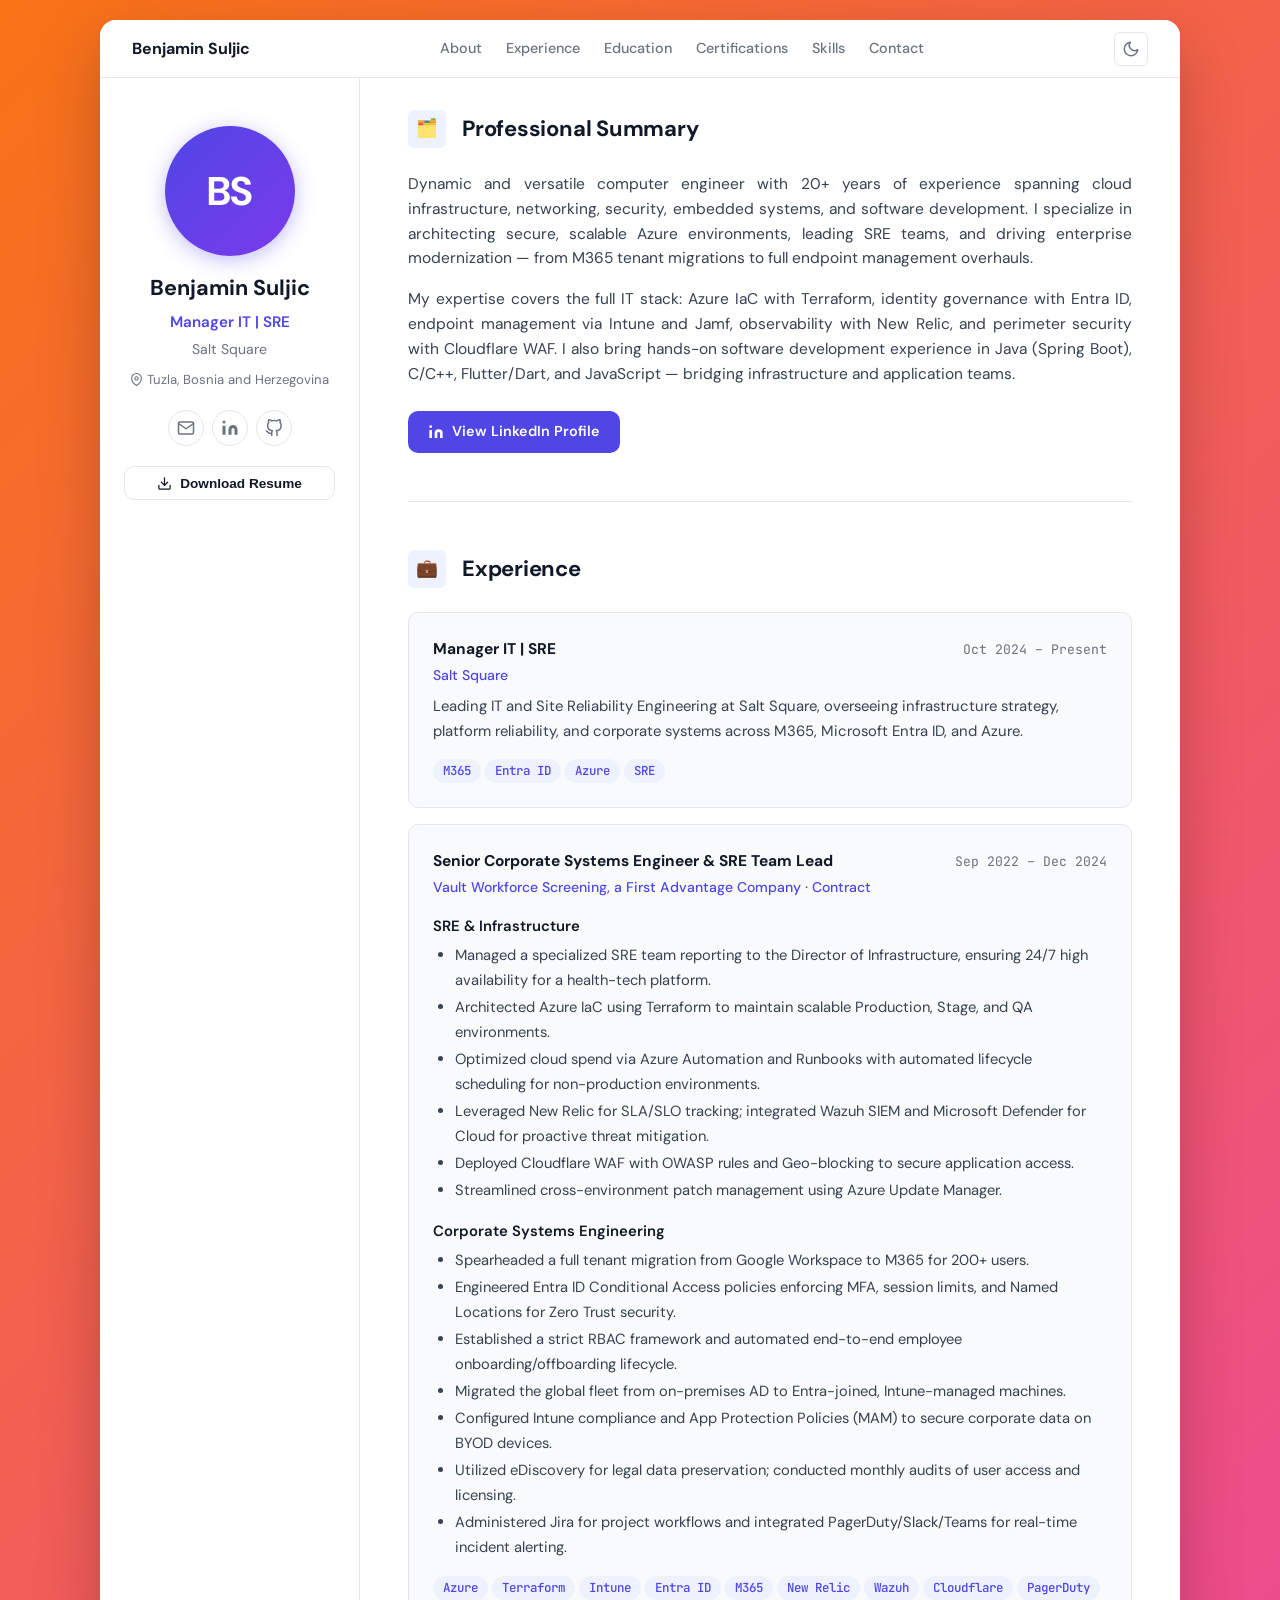
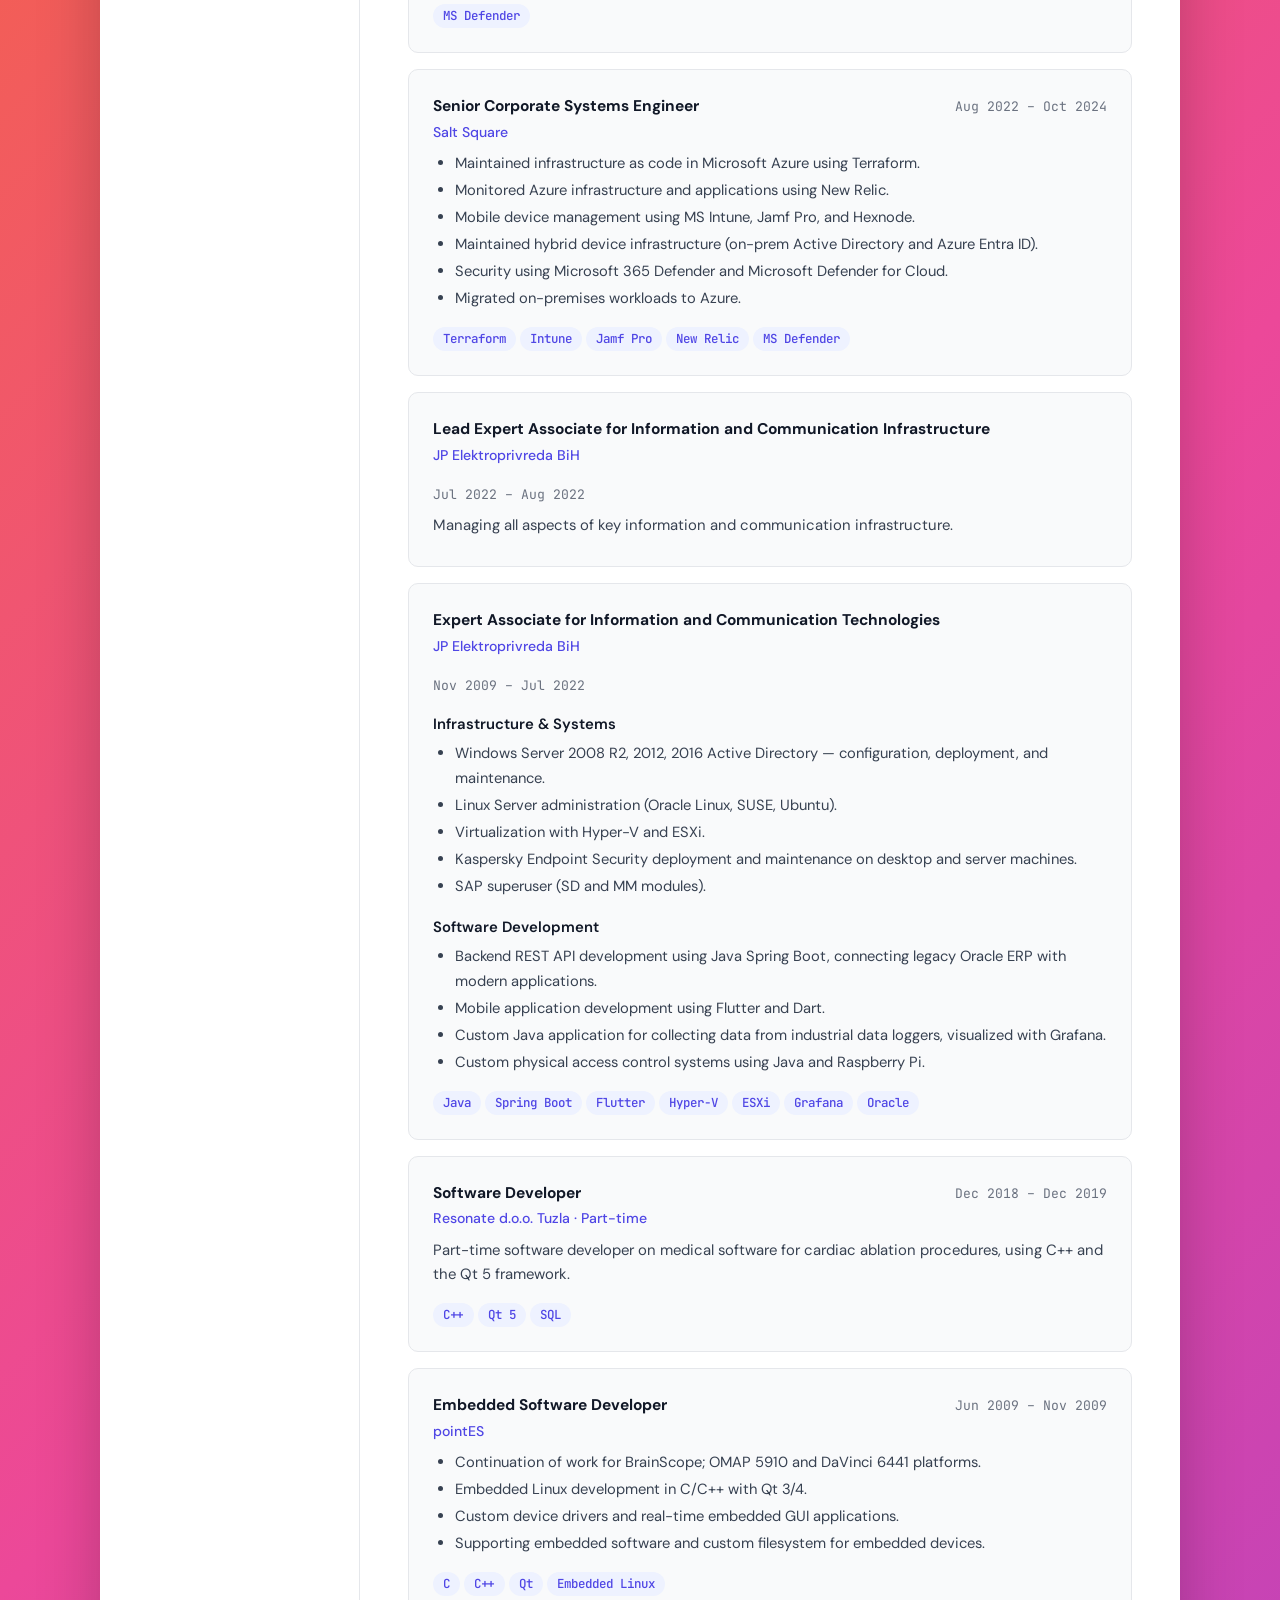
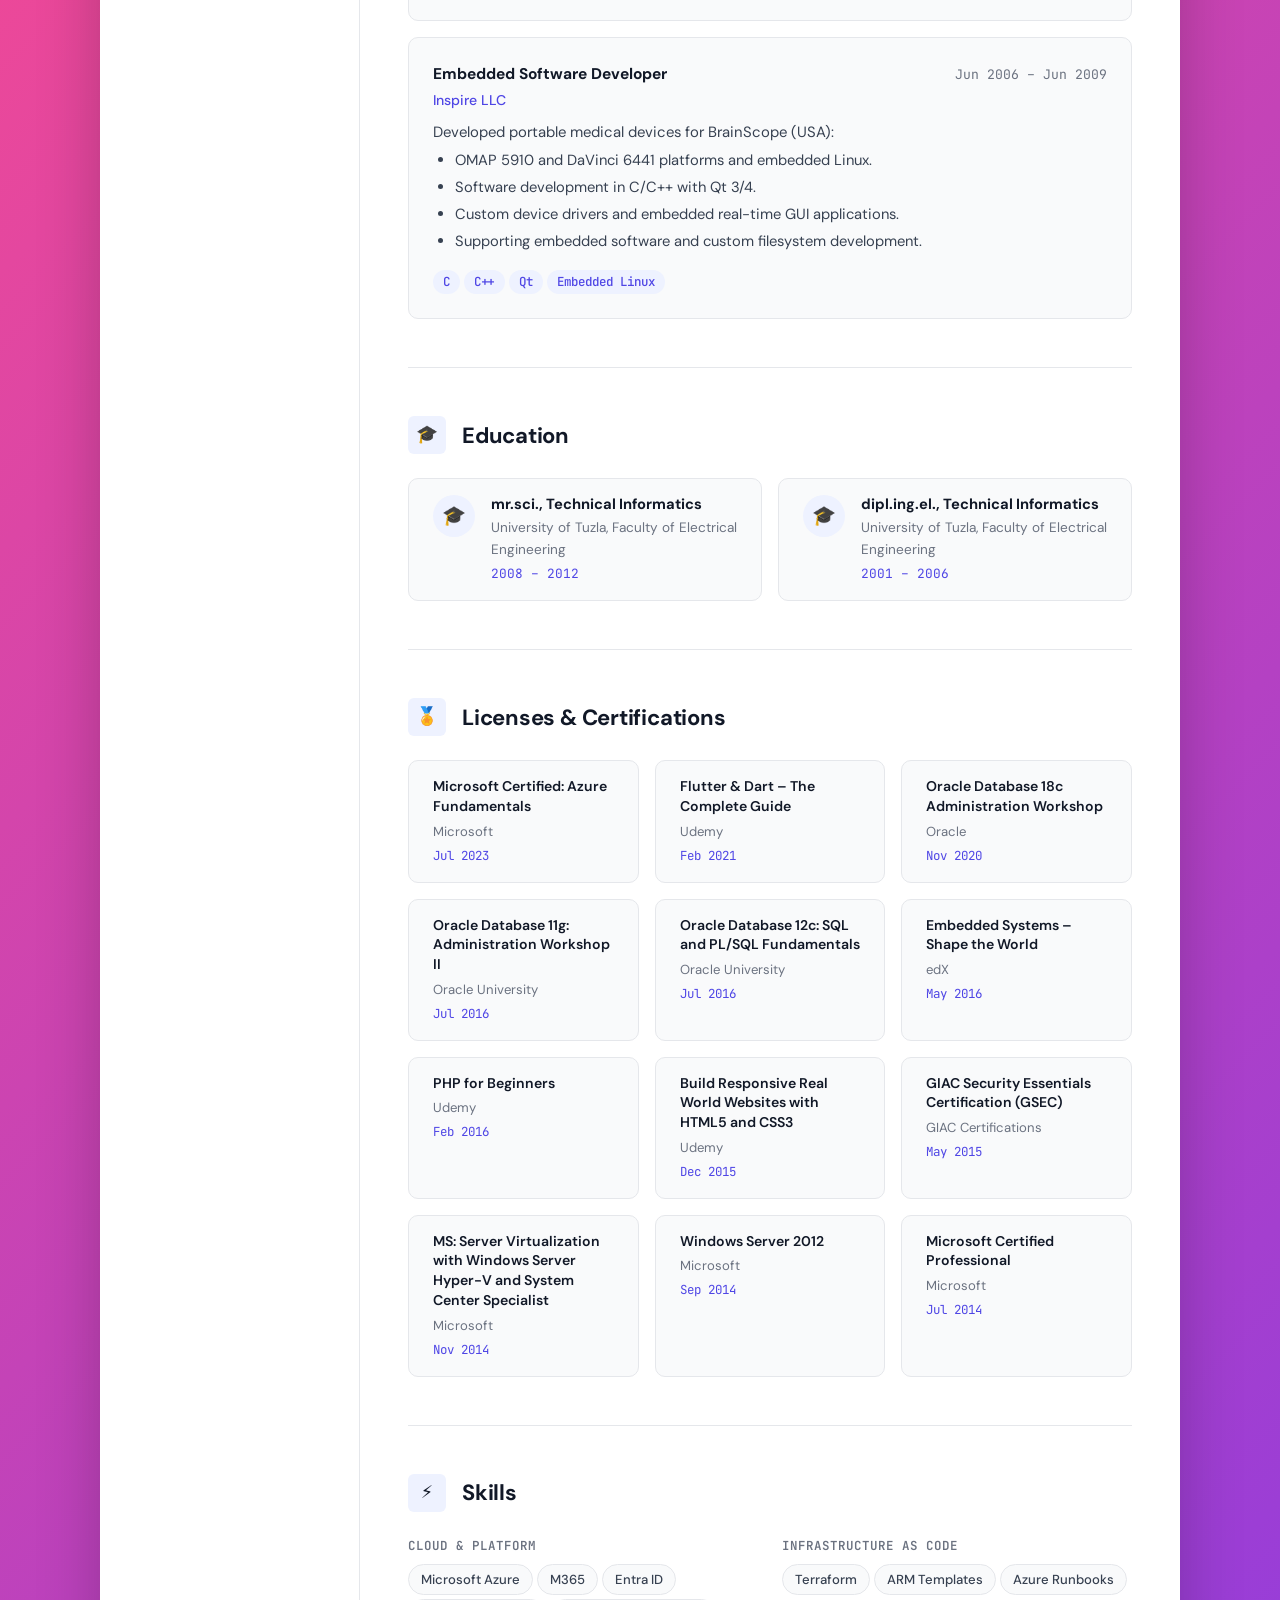
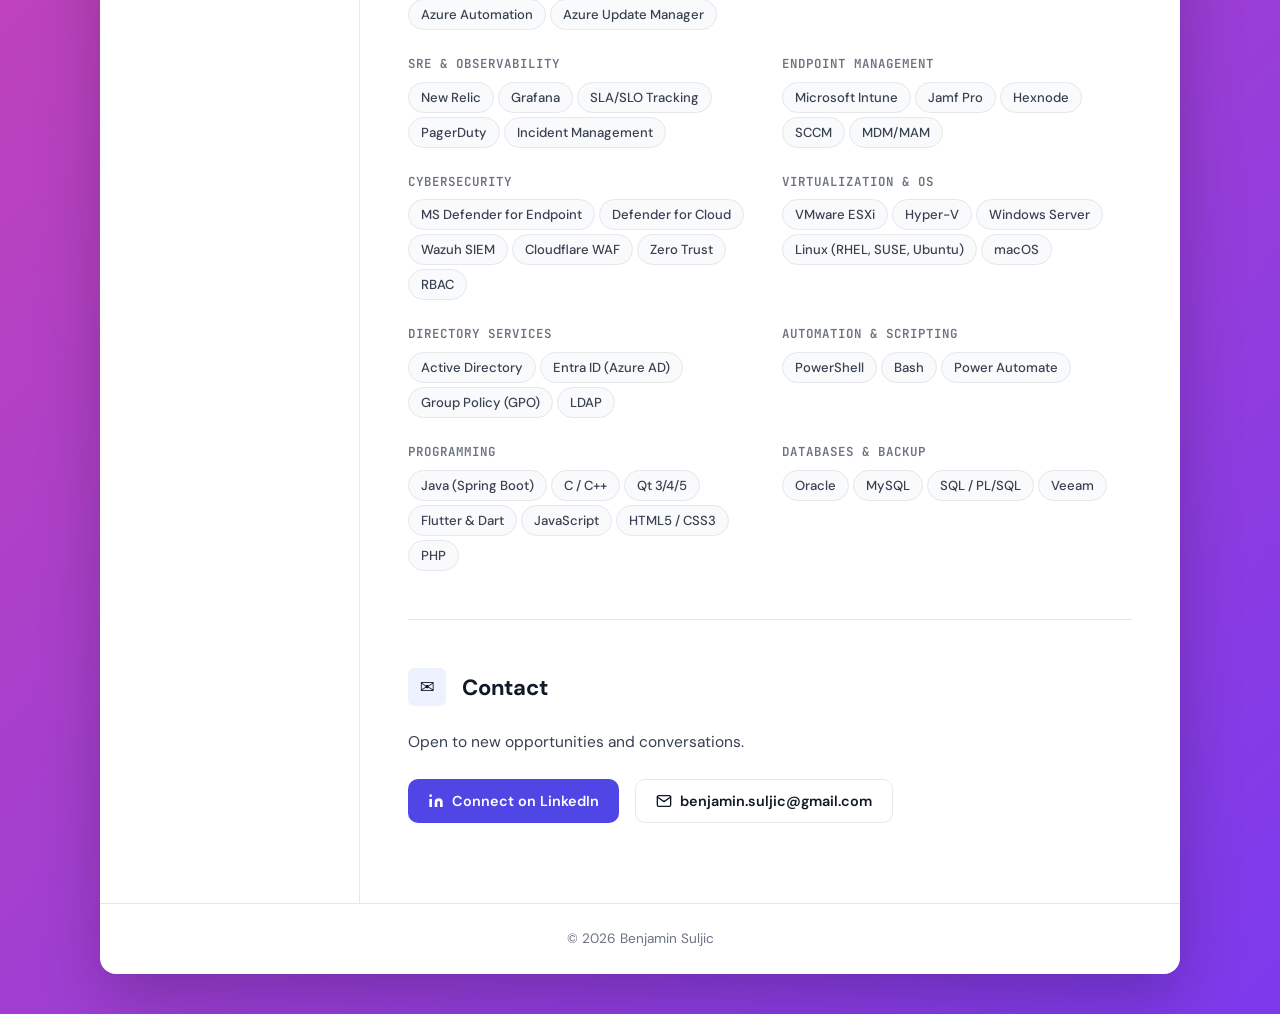
==== commit ce7c2bb8: "Improve mobile nav, accessibility, SEO, and add resume download - Add hamburger menu for mobile nav " ====
--- a/index.html
+++ b/index.html
@@ -2,22 +2,67 @@
 <html lang="en">
 <head>
   <meta charset="UTF-8">
+  <script>
+    (function () {
+      var stored = localStorage.getItem('theme');
+      var prefersDark = window.matchMedia('(prefers-color-scheme: dark)').matches;
+      if (stored === 'dark' || (!stored && prefersDark)) {
+        document.documentElement.classList.add('dark');
+      }
+    })();
+  </script>
   <meta name="viewport" content="width=device-width, initial-scale=1.0">
   <meta name="description" content="Benjamin Suljic - Manager IT | SRE &amp; Cloud Platform Engineer">
   <title>Benjamin Suljic | CV</title>
+  <link rel="canonical" href="https://benjaminsuljic.github.io/">
+  <link rel="icon" type="image/svg+xml" href="favicon.svg">
+
+  <meta property="og:type" content="profile">
+  <meta property="og:title" content="Benjamin Suljic | CV">
+  <meta property="og:description" content="Manager IT | SRE &amp; Cloud Platform Engineer — Azure, Terraform, Entra ID, endpoint management, and 20+ years across infrastructure and software.">
+  <meta property="og:url" content="https://benjaminsuljic.github.io/">
+  <meta name="twitter:card" content="summary">
+  <meta name="twitter:title" content="Benjamin Suljic | CV">
+  <meta name="twitter:description" content="Manager IT | SRE &amp; Cloud Platform Engineer — Azure, Terraform, Entra ID, endpoint management, and 20+ years across infrastructure and software.">
+
+  <script type="application/ld+json">
+  {
+    "@context": "https://schema.org",
+    "@type": "Person",
+    "name": "Benjamin Suljic",
+    "jobTitle": "Manager IT | SRE",
+    "url": "https://benjaminsuljic.github.io/",
+    "email": "mailto:benjamin.suljic@gmail.com",
+    "worksFor": {
+      "@type": "Organization",
+      "name": "Salt Square"
+    },
+    "address": {
+      "@type": "PostalAddress",
+      "addressLocality": "Tuzla",
+      "addressCountry": "BA"
+    },
+    "sameAs": [
+      "https://www.linkedin.com/in/benjaminsuljic/",
+      "https://github.com/benjaminsuljic"
+    ]
+  }
+  </script>
+
   <link rel="preconnect" href="https://fonts.googleapis.com">
   <link rel="preconnect" href="https://fonts.gstatic.com" crossorigin>
   <link href="https://fonts.googleapis.com/css2?family=DM+Sans:ital,opsz,wght@0,9..40,300;0,9..40,400;0,9..40,500;0,9..40,600;0,9..40,700;1,9..40,400&family=JetBrains+Mono:wght@400;500&display=swap" rel="stylesheet">
   <link rel="stylesheet" href="css/style.css">
 </head>
 <body>
+  <a href="#main-content" class="skip-link">Skip to content</a>
   <div class="app-wrapper">
 
     <!-- ── Navigation ── -->
     <header class="site-header">
       <div class="header-inner">
         <a href="#" class="site-brand">Benjamin Suljic</a>
-        <nav class="nav" aria-label="Main navigation">
+        <nav class="nav" id="mainNav" aria-label="Main navigation">
           <a href="#about">About</a>
           <a href="#experience">Experience</a>
           <a href="#education">Education</a>
@@ -28,6 +73,10 @@
         <button class="theme-toggle" id="themeToggle" aria-label="Toggle dark mode">
           <svg class="icon icon-moon" xmlns="http://www.w3.org/2000/svg" width="18" height="18" viewBox="0 0 24 24" fill="none" stroke="currentColor" stroke-width="2" stroke-linecap="round" stroke-linejoin="round"><path d="M21 12.79A9 9 0 1 1 11.21 3 7 7 0 0 0 21 12.79z"/></svg>
           <svg class="icon icon-sun" xmlns="http://www.w3.org/2000/svg" width="18" height="18" viewBox="0 0 24 24" fill="none" stroke="currentColor" stroke-width="2" stroke-linecap="round" stroke-linejoin="round"><circle cx="12" cy="12" r="5"/><line x1="12" y1="1" x2="12" y2="3"/><line x1="12" y1="21" x2="12" y2="23"/><line x1="4.22" y1="4.22" x2="5.64" y2="5.64"/><line x1="18.36" y1="18.36" x2="19.78" y2="19.78"/><line x1="1" y1="12" x2="3" y2="12"/><line x1="21" y1="12" x2="23" y2="12"/><line x1="4.22" y1="19.78" x2="5.64" y2="18.36"/><line x1="18.36" y1="5.64" x2="19.78" y2="4.22"/></svg>
+        </button>
+        <button class="nav-toggle" id="navToggle" aria-label="Toggle navigation menu" aria-expanded="false" aria-controls="mainNav">
+          <svg class="icon icon-menu" xmlns="http://www.w3.org/2000/svg" width="20" height="20" viewBox="0 0 24 24" fill="none" stroke="currentColor" stroke-width="2" stroke-linecap="round" stroke-linejoin="round"><line x1="3" y1="6" x2="21" y2="6"/><line x1="3" y1="12" x2="21" y2="12"/><line x1="3" y1="18" x2="21" y2="18"/></svg>
+          <svg class="icon icon-close" xmlns="http://www.w3.org/2000/svg" width="20" height="20" viewBox="0 0 24 24" fill="none" stroke="currentColor" stroke-width="2" stroke-linecap="round" stroke-linejoin="round"><line x1="18" y1="6" x2="6" y2="18"/><line x1="6" y1="6" x2="18" y2="18"/></svg>
         </button>
       </div>
     </header>
@@ -47,6 +96,9 @@
             Tuzla, Bosnia and Herzegovina
           </p>
           <div class="social-links">
+            <a href="mailto:benjamin.suljic@gmail.com" class="social-btn" aria-label="Email">
+              <svg xmlns="http://www.w3.org/2000/svg" width="18" height="18" viewBox="0 0 24 24" fill="none" stroke="currentColor" stroke-width="2" stroke-linecap="round" stroke-linejoin="round"><path d="M4 4h16c1.1 0 2 .9 2 2v12c0 1.1-.9 2-2 2H4c-1.1 0-2-.9-2-2V6c0-1.1.9-2 2-2z"/><polyline points="22,6 12,13 2,6"/></svg>
+            </a>
             <a href="https://www.linkedin.com/in/benjaminsuljic/" target="_blank" rel="noopener noreferrer" class="social-btn" aria-label="LinkedIn">
               <svg xmlns="http://www.w3.org/2000/svg" width="18" height="18" viewBox="0 0 24 24" fill="currentColor"><path d="M16 8a6 6 0 0 1 6 6v7h-4v-7a2 2 0 0 0-2-2 2 2 0 0 0-2 2v7h-4v-7a6 6 0 0 1 6-6z"/><rect x="2" y="9" width="4" height="12"/><circle cx="4" cy="4" r="2"/></svg>
             </a>
@@ -54,11 +106,15 @@
               <svg xmlns="http://www.w3.org/2000/svg" width="18" height="18" viewBox="0 0 24 24" fill="none" stroke="currentColor" stroke-width="2" stroke-linecap="round" stroke-linejoin="round"><path d="M9 19c-5 1.5-5-2.5-7-3m14 6v-3.87a3.37 3.37 0 0 0-.94-2.61c3.14-.35 6.44-1.54 6.44-7A5.44 5.44 0 0 0 20 4.77 5.07 5.07 0 0 0 19.91 1S18.73.65 16 2.48a13.38 13.38 0 0 0-7 0C6.27.65 5.09 1 5.09 1A5.07 5.07 0 0 0 5 4.77a5.44 5.44 0 0 0-1.5 3.78c0 5.42 3.3 6.61 6.44 7A3.37 3.37 0 0 0 9 18.13V22"/></svg>
             </a>
           </div>
+          <button class="btn-secondary btn-download" id="downloadResume" type="button">
+            <svg xmlns="http://www.w3.org/2000/svg" width="15" height="15" viewBox="0 0 24 24" fill="none" stroke="currentColor" stroke-width="2" stroke-linecap="round" stroke-linejoin="round"><path d="M21 15v4a2 2 0 0 1-2 2H5a2 2 0 0 1-2-2v-4"/><polyline points="7 10 12 15 17 10"/><line x1="12" y1="15" x2="12" y2="3"/></svg>
+            Download Resume
+          </button>
         </div>
       </aside>
 
       <!-- ── Main content ── -->
-      <main class="main-content">
+      <main class="main-content" id="main-content">
 
         <!-- About -->
         <section class="cv-section" id="about">
@@ -321,6 +377,41 @@
               <span class="cert-date">Jul 2023</span>
             </div>
             <div class="cert-card">
+              <span class="cert-name">Flutter &amp; Dart – The Complete Guide</span>
+              <span class="cert-issuer">Udemy</span>
+              <span class="cert-date">Feb 2021</span>
+            </div>
+            <div class="cert-card">
+              <span class="cert-name">Oracle Database 18c Administration Workshop</span>
+              <span class="cert-issuer">Oracle</span>
+              <span class="cert-date">Nov 2020</span>
+            </div>
+            <div class="cert-card">
+              <span class="cert-name">Oracle Database 11g: Administration Workshop II</span>
+              <span class="cert-issuer">Oracle University</span>
+              <span class="cert-date">Jul 2016</span>
+            </div>
+            <div class="cert-card">
+              <span class="cert-name">Oracle Database 12c: SQL and PL/SQL Fundamentals</span>
+              <span class="cert-issuer">Oracle University</span>
+              <span class="cert-date">Jul 2016</span>
+            </div>
+            <div class="cert-card">
+              <span class="cert-name">Embedded Systems – Shape the World</span>
+              <span class="cert-issuer">edX</span>
+              <span class="cert-date">May 2016</span>
+            </div>
+            <div class="cert-card">
+              <span class="cert-name">PHP for Beginners</span>
+              <span class="cert-issuer">Udemy</span>
+              <span class="cert-date">Feb 2016</span>
+            </div>
+            <div class="cert-card">
+              <span class="cert-name">Build Responsive Real World Websites with HTML5 and CSS3</span>
+              <span class="cert-issuer">Udemy</span>
+              <span class="cert-date">Dec 2015</span>
+            </div>
+            <div class="cert-card">
               <span class="cert-name">GIAC Security Essentials Certification (GSEC)</span>
               <span class="cert-issuer">GIAC Certifications</span>
               <span class="cert-date">May 2015</span>
@@ -331,49 +422,14 @@
               <span class="cert-date">Nov 2014</span>
             </div>
             <div class="cert-card">
+              <span class="cert-name">Windows Server 2012</span>
+              <span class="cert-issuer">Microsoft</span>
+              <span class="cert-date">Sep 2014</span>
+            </div>
+            <div class="cert-card">
               <span class="cert-name">Microsoft Certified Professional</span>
               <span class="cert-issuer">Microsoft</span>
               <span class="cert-date">Jul 2014</span>
-            </div>
-            <div class="cert-card">
-              <span class="cert-name">Windows Server 2012</span>
-              <span class="cert-issuer">Microsoft</span>
-              <span class="cert-date">Sep 2014</span>
-            </div>
-            <div class="cert-card">
-              <span class="cert-name">Oracle Database 18c Administration Workshop</span>
-              <span class="cert-issuer">Oracle</span>
-              <span class="cert-date">Nov 2020</span>
-            </div>
-            <div class="cert-card">
-              <span class="cert-name">Oracle Database 11g: Administration Workshop II</span>
-              <span class="cert-issuer">Oracle University</span>
-              <span class="cert-date">Jul 2016</span>
-            </div>
-            <div class="cert-card">
-              <span class="cert-name">Oracle Database 12c: SQL and PL/SQL Fundamentals</span>
-              <span class="cert-issuer">Oracle University</span>
-              <span class="cert-date">Jul 2016</span>
-            </div>
-            <div class="cert-card">
-              <span class="cert-name">Flutter &amp; Dart – The Complete Guide</span>
-              <span class="cert-issuer">Udemy</span>
-              <span class="cert-date">Feb 2021</span>
-            </div>
-            <div class="cert-card">
-              <span class="cert-name">Embedded Systems – Shape the World</span>
-              <span class="cert-issuer">edX</span>
-              <span class="cert-date">May 2016</span>
-            </div>
-            <div class="cert-card">
-              <span class="cert-name">Build Responsive Real World Websites with HTML5 and CSS3</span>
-              <span class="cert-issuer">Udemy</span>
-              <span class="cert-date">Dec 2015</span>
-            </div>
-            <div class="cert-card">
-              <span class="cert-name">PHP for Beginners</span>
-              <span class="cert-issuer">Udemy</span>
-              <span class="cert-date">Feb 2016</span>
             </div>
           </div>
         </section>
@@ -492,10 +548,16 @@
             <h2>Contact</h2>
           </div>
           <p class="about-text">Open to new opportunities and conversations.</p>
-          <a href="https://www.linkedin.com/in/benjaminsuljic/" target="_blank" rel="noopener noreferrer" class="btn-primary">
-            <svg xmlns="http://www.w3.org/2000/svg" width="16" height="16" viewBox="0 0 24 24" fill="currentColor"><path d="M16 8a6 6 0 0 1 6 6v7h-4v-7a2 2 0 0 0-2-2 2 2 0 0 0-2 2v7h-4v-7a6 6 0 0 1 6-6z"/><rect x="2" y="9" width="4" height="12"/><circle cx="4" cy="4" r="2"/></svg>
-            Connect on LinkedIn
-          </a>
+          <div class="contact-actions">
+            <a href="https://www.linkedin.com/in/benjaminsuljic/" target="_blank" rel="noopener noreferrer" class="btn-primary">
+              <svg xmlns="http://www.w3.org/2000/svg" width="16" height="16" viewBox="0 0 24 24" fill="currentColor"><path d="M16 8a6 6 0 0 1 6 6v7h-4v-7a2 2 0 0 0-2-2 2 2 0 0 0-2 2v7h-4v-7a6 6 0 0 1 6-6z"/><rect x="2" y="9" width="4" height="12"/><circle cx="4" cy="4" r="2"/></svg>
+              Connect on LinkedIn
+            </a>
+            <a href="mailto:benjamin.suljic@gmail.com" class="btn-secondary">
+              <svg xmlns="http://www.w3.org/2000/svg" width="16" height="16" viewBox="0 0 24 24" fill="none" stroke="currentColor" stroke-width="2" stroke-linecap="round" stroke-linejoin="round"><path d="M4 4h16c1.1 0 2 .9 2 2v12c0 1.1-.9 2-2 2H4c-1.1 0-2-.9-2-2V6c0-1.1.9-2 2-2z"/><polyline points="22,6 12,13 2,6"/></svg>
+              benjamin.suljic@gmail.com
+            </a>
+          </div>
         </section>
 
       </main>
--- a/css/style.css
+++ b/css/style.css
@@ -157,6 +157,45 @@
 html.dark .icon-sun  { display: block; }
 html.dark .icon-moon { display: none; }
 
+/* Hamburger nav toggle (mobile only) */
+.nav-toggle {
+  display: none;
+  flex-shrink: 0;
+  align-items: center;
+  justify-content: center;
+  width: 34px;
+  height: 34px;
+  border: 1px solid var(--color-border);
+  border-radius: var(--radius-sm);
+  background: transparent;
+  color: var(--color-text-muted);
+  cursor: pointer;
+  transition: background 0.2s, color 0.2s;
+}
+.nav-toggle:hover {
+  background: var(--color-surface);
+  color: var(--color-text);
+}
+.icon-close { display: none; }
+.nav-toggle[aria-expanded="true"] .icon-menu  { display: none; }
+.nav-toggle[aria-expanded="true"] .icon-close { display: block; }
+
+/* Skip link */
+.skip-link {
+  position: absolute;
+  left: -9999px;
+  top: 0;
+  z-index: 1000;
+  padding: 0.6rem 1.1rem;
+  background: var(--color-accent);
+  color: #fff;
+  font-weight: 600;
+  border-radius: 0 0 var(--radius-sm) 0;
+}
+.skip-link:focus {
+  left: 0;
+}
+
 /* ─────────────────────────────────────────────
    Two-column layout
 ───────────────────────────────────────────── */
@@ -317,6 +356,7 @@
   color: var(--color-text-secondary);
   max-width: 68ch;
   font-size: 0.97rem;
+  text-align: justify;
 }
 
 .btn-primary {
@@ -336,6 +376,42 @@
   background: var(--color-accent-hover);
   color: var(--color-btn-fg);
   transform: translateY(-1px);
+}
+
+.btn-secondary {
+  display: inline-flex;
+  align-items: center;
+  gap: var(--space-sm);
+  margin-top: var(--space-sm);
+  padding: 0.6rem 1.25rem;
+  background: transparent;
+  color: var(--color-text);
+  font-weight: 600;
+  font-size: 0.9rem;
+  border: 1px solid var(--color-border);
+  border-radius: var(--radius-md);
+  cursor: pointer;
+  transition: background 0.2s, color 0.2s, border-color 0.2s, transform 0.15s;
+}
+.btn-secondary:hover {
+  background: var(--color-surface);
+  color: var(--color-accent);
+  border-color: var(--color-accent);
+  transform: translateY(-1px);
+}
+
+.contact-actions {
+  display: flex;
+  flex-wrap: wrap;
+  gap: var(--space-md);
+}
+
+.btn-download {
+  width: 100%;
+  justify-content: center;
+  margin-top: var(--space-md);
+  font-size: 0.85rem;
+  padding: 0.55rem 1rem;
 }
 
 /* ─────────────────────────────────────────────
@@ -614,11 +690,42 @@
 
   .header-inner {
     padding: 0 var(--space-lg);
+    position: relative;
+  }
+
+  .nav-toggle {
+    display: flex;
   }
 
   .nav {
-    display: none;
-  }
+    position: absolute;
+    top: 100%;
+    left: 0;
+    right: 0;
+    z-index: 50;
+    flex-direction: column;
+    align-items: stretch;
+    gap: 0;
+    margin: 0;
+    background: var(--color-bg);
+    border-bottom: 1px solid var(--color-border);
+    box-shadow: 0 12px 24px var(--color-shadow);
+    max-height: 0;
+    overflow: hidden;
+    visibility: hidden;
+    transition: max-height 0.25s ease;
+  }
+
+  .nav.nav-open {
+    max-height: 320px;
+    visibility: visible;
+  }
+
+  .nav a {
+    padding: var(--space-md) var(--space-lg);
+    border-bottom: 1px solid var(--color-border);
+  }
+  .nav a:last-child { border-bottom: none; }
 
   .exp-card-header {
     flex-direction: column;
@@ -635,3 +742,67 @@
     grid-template-columns: 1fr;
   }
 }
+
+/* ─────────────────────────────────────────────
+   Print (used by the "Download Resume" button,
+   which calls window.print())
+───────────────────────────────────────────── */
+@media print {
+  :root,
+  html.dark {
+    --color-bg:            #ffffff;
+    --color-surface:       #f9fafb;
+    --color-border:        #e5e7eb;
+    --color-text:          #111827;
+    --color-text-muted:    #6b7280;
+    --color-text-secondary:#374151;
+    --color-accent:        #4f46e5;
+    --color-accent-light:  #eef2ff;
+  }
+
+  body {
+    background: #ffffff;
+    padding: 0;
+  }
+
+  .site-header,
+  .theme-toggle,
+  .nav-toggle,
+  .social-links,
+  .btn-download,
+  .site-footer,
+  .skip-link {
+    display: none !important;
+  }
+
+  .app-wrapper {
+    box-shadow: none;
+    border-radius: 0;
+    max-width: 100%;
+  }
+
+  .layout {
+    display: block;
+  }
+
+  .sidebar {
+    border-right: none;
+    border-bottom: 1px solid var(--color-border);
+    padding: var(--space-lg) 0;
+  }
+
+  .main-content {
+    padding: var(--space-lg) 0;
+  }
+
+  .exp-card,
+  .edu-card,
+  .cert-card {
+    box-shadow: none;
+    break-inside: avoid;
+  }
+
+  .cv-section {
+    break-inside: avoid;
+  }
+}
